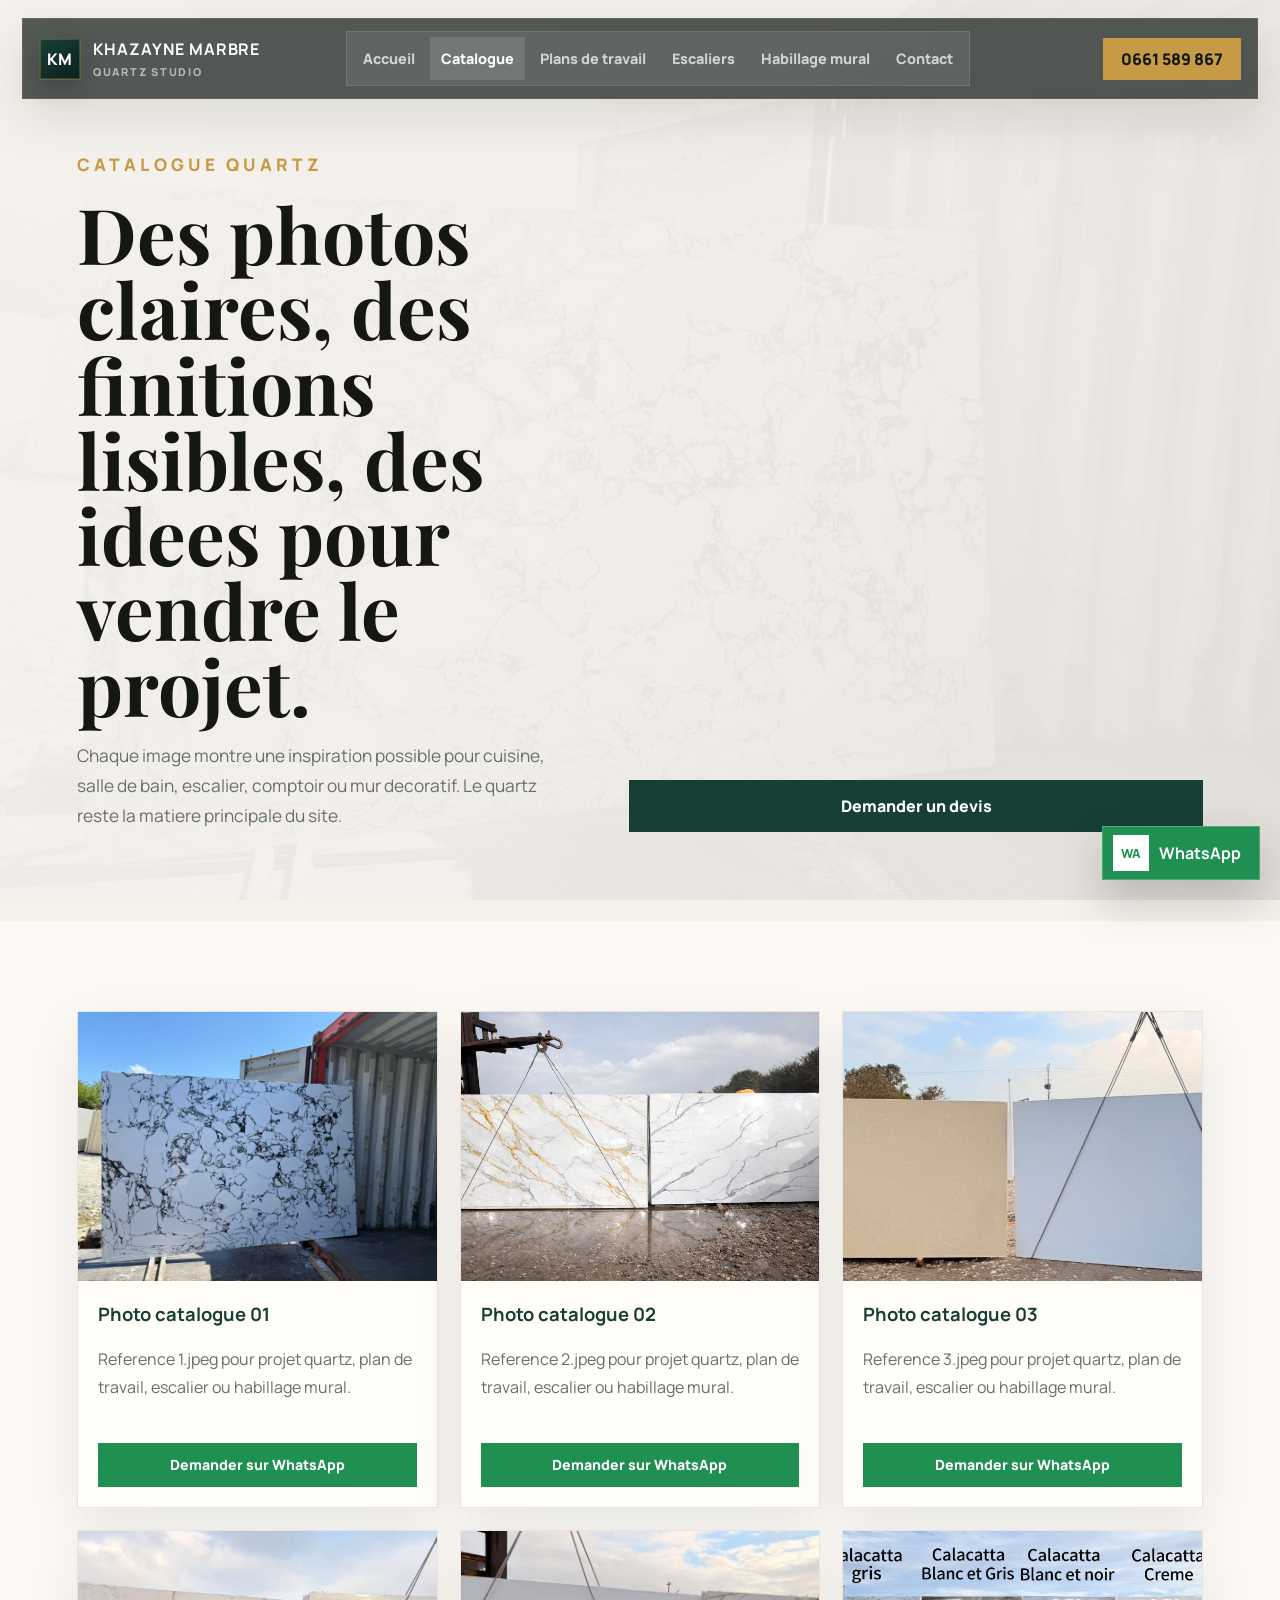
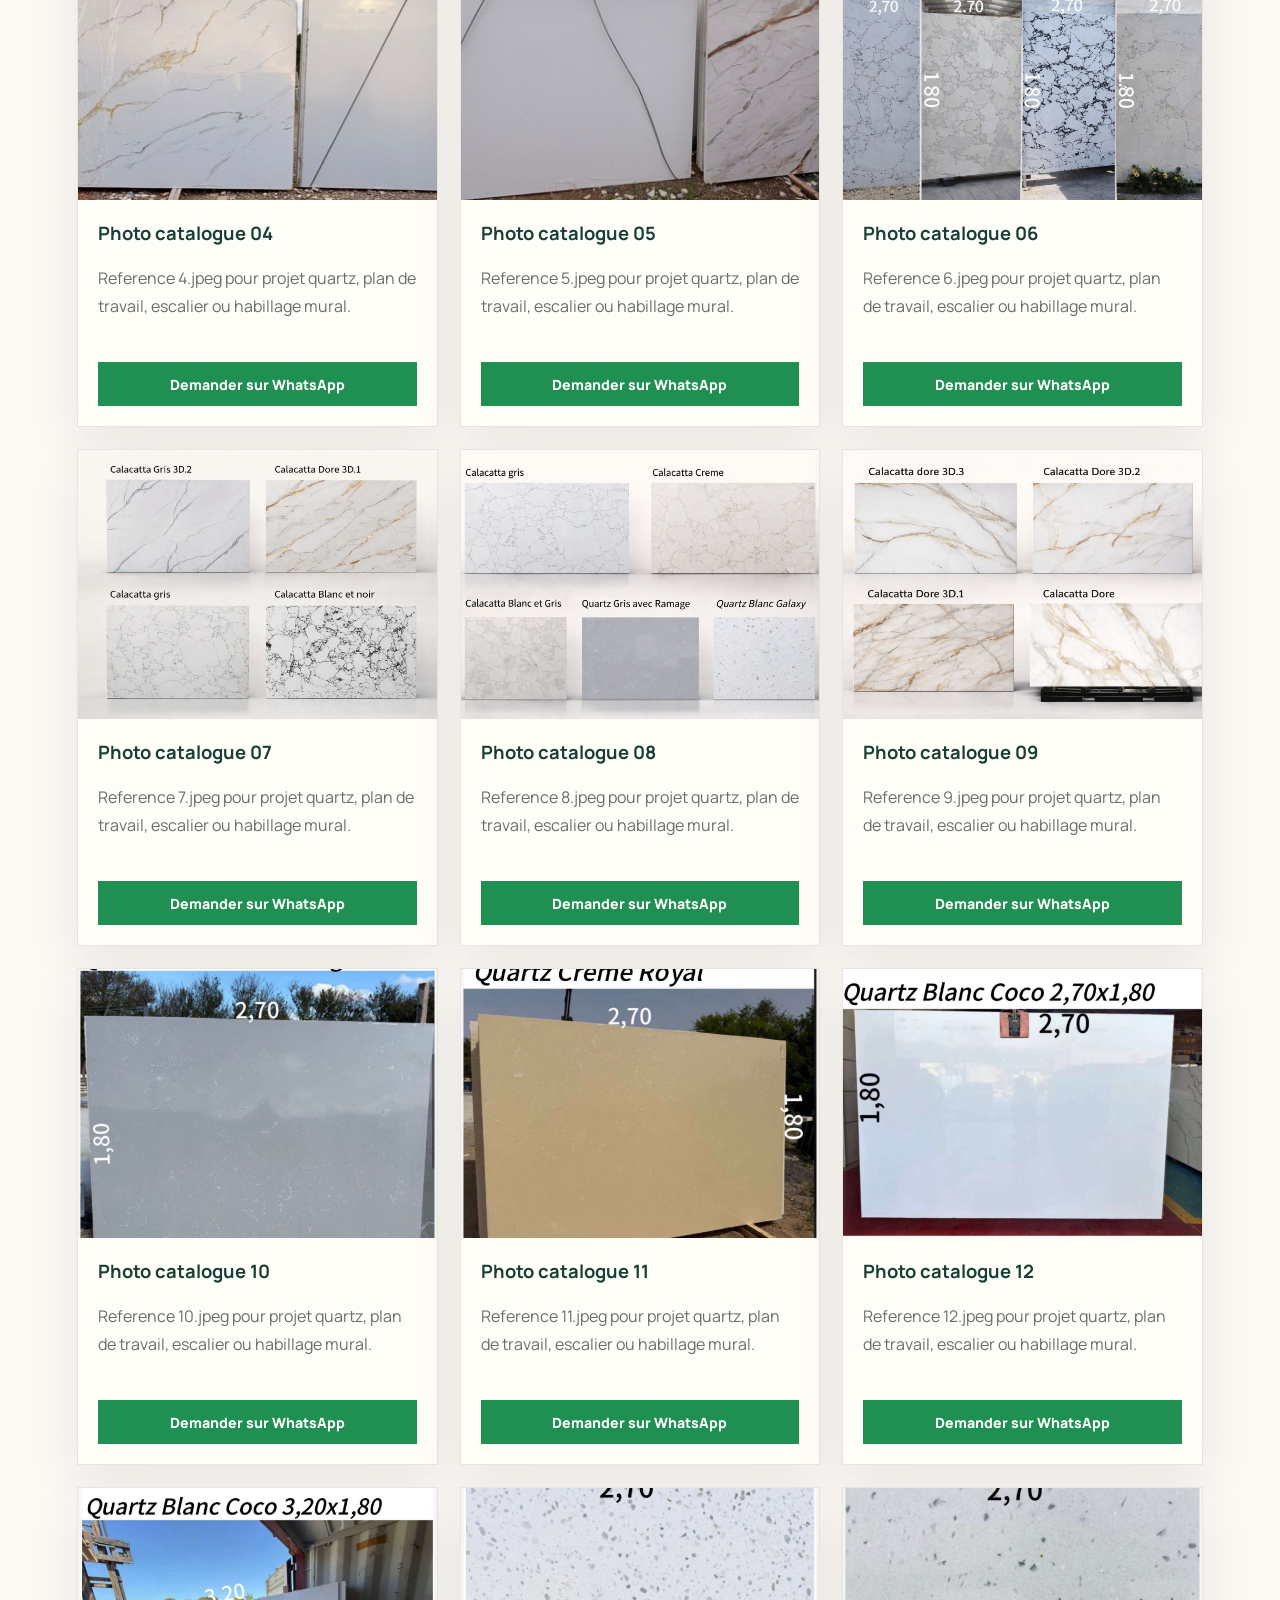
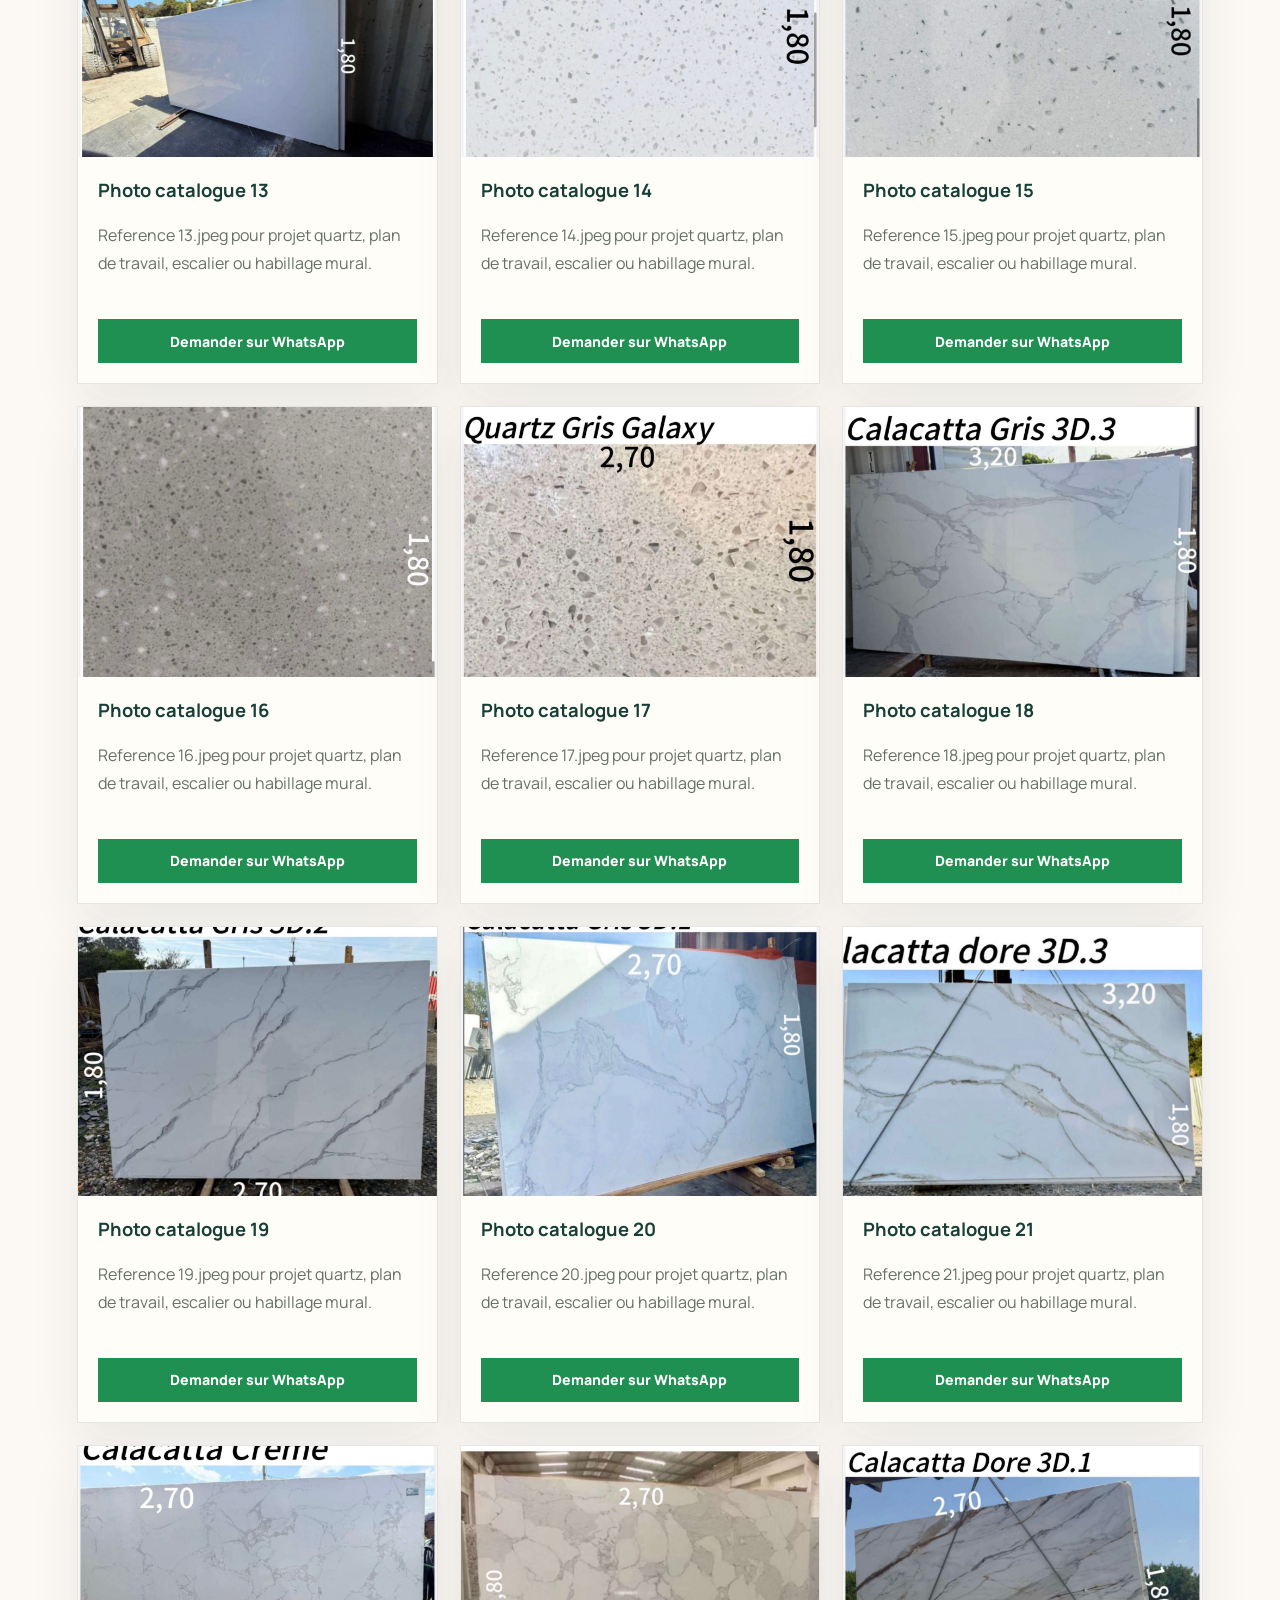
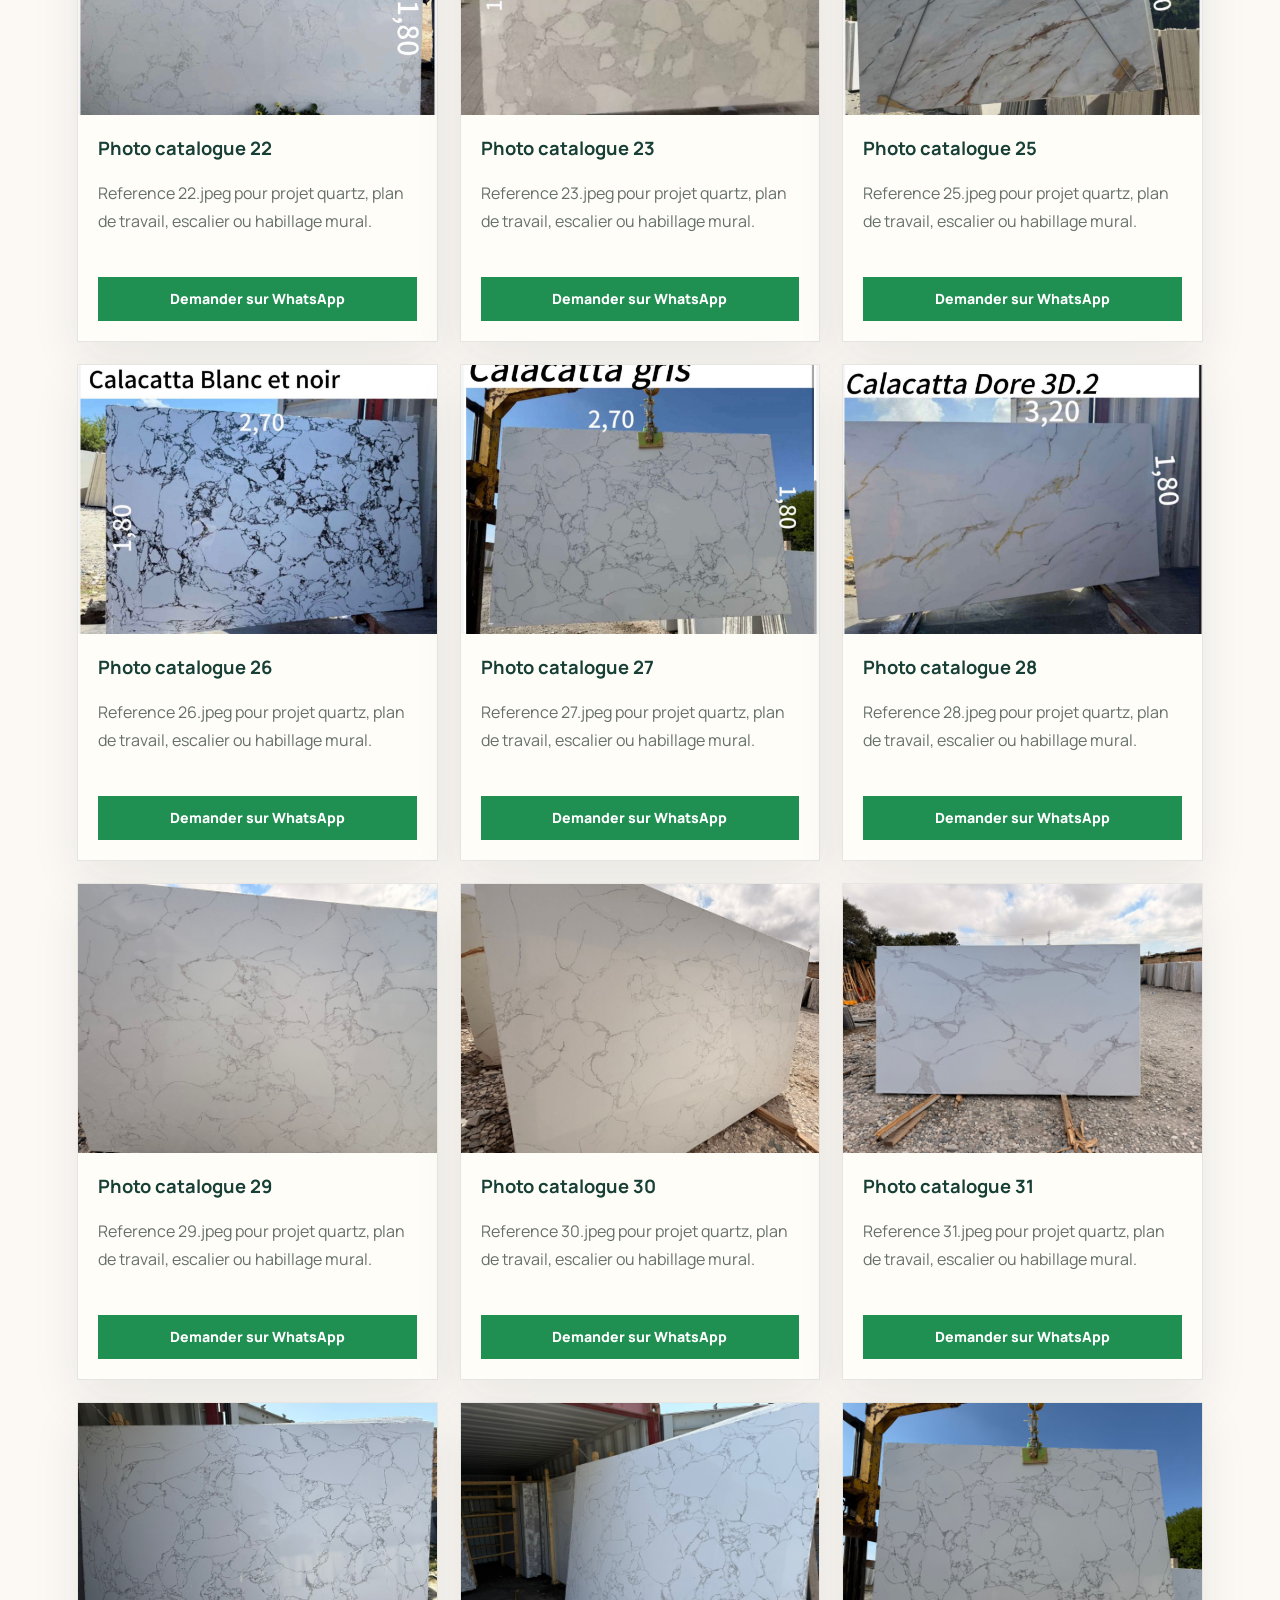
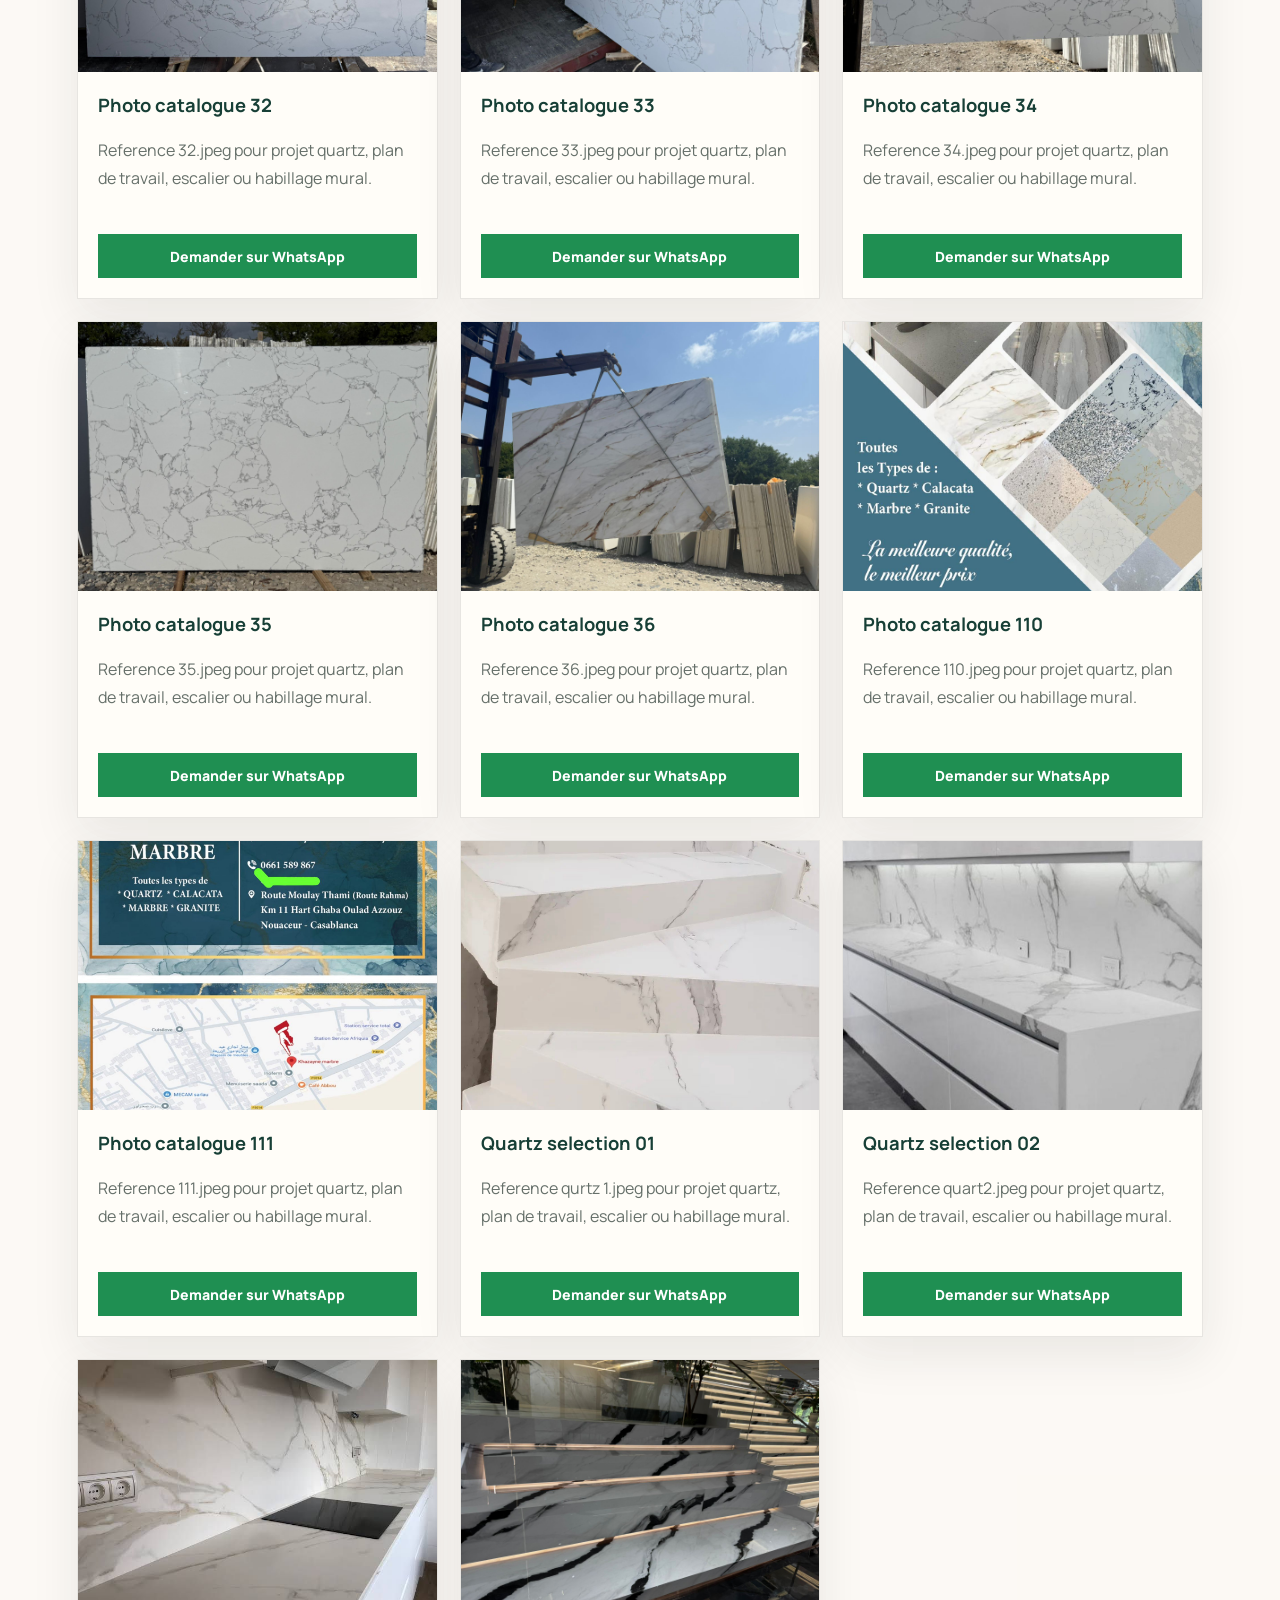
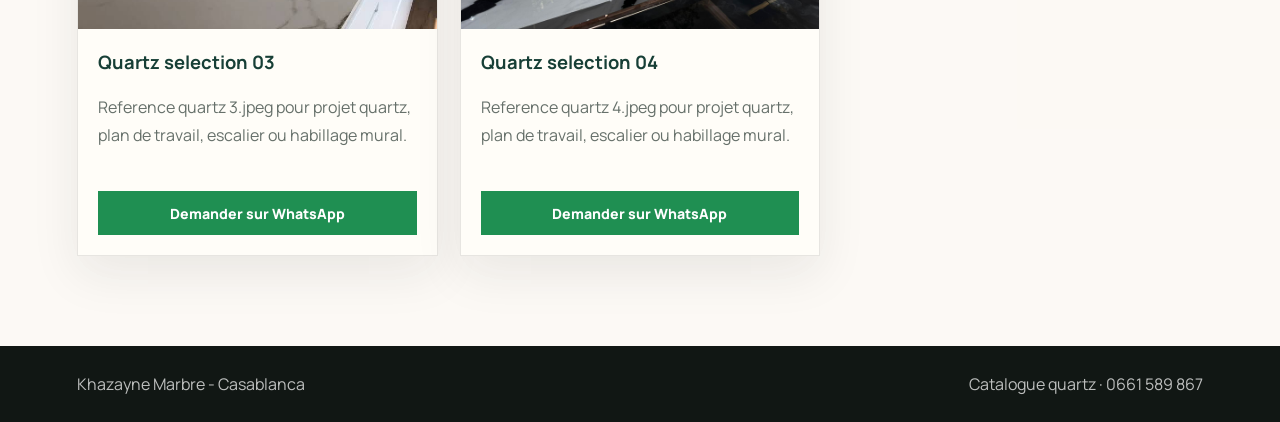
==== catalogue.html @ 3c4d8444 "Initial commit" ====
<!DOCTYPE html>
<html lang="fr">
<head>
  <meta charset="UTF-8">
  <meta name="viewport" content="width=device-width, initial-scale=1.0">
  <meta name="description" content="Catalogue Khazayne Marbre : inspirations quartz, Calacatta et surfaces sur mesure a Casablanca.">
  <title>Catalogue quartz | Khazayne Marbre</title>
  <link rel="preconnect" href="https://fonts.googleapis.com">
  <link rel="preconnect" href="https://fonts.gstatic.com" crossorigin>
  <link href="https://fonts.googleapis.com/css2?family=Manrope:wght@400;500;600;700;800&family=Playfair+Display:wght@700;800&display=swap" rel="stylesheet">
  <link rel="stylesheet" href="styles.css">
  <link rel="icon" href="favicon.png">
</head>
<body>
  <header class="site-header premium-nav" data-header>
    <a class="brand" href="index.html" aria-label="Khazayne Marbre accueil">
      <span>KM</span>
      <strong>Khazayne Marbre</strong>
      <small>Quartz Studio</small>
    </a>
    <nav class="desktop-nav nav-pill" aria-label="Navigation principale">
      <a href="index.html">Accueil</a>
      <a href="catalogue.html" class="is-active">Catalogue</a>
      <a href="product-plan-de-travail.html">Plans de travail</a>
      <a href="product-escaliers.html">Escaliers</a>
      <a href="product-habillage-mural.html">Habillage mural</a>
      <a href="contact.html">Contact</a>
    </nav>
    <div class="nav-actions">
      <a class="nav-instagram" href="https://www.instagram.com/khazayne_marbre" target="_blank" rel="noopener">@khazayne_marbre</a>
      <a class="header-call" href="tel:+212661589867">0661 589 867</a>
      <button class="menu-toggle" type="button" aria-label="Ouvrir le menu" aria-expanded="false" data-menu-toggle><span></span><span></span></button>
    </div>
    <nav class="mobile-nav" aria-label="Navigation mobile" data-mobile-nav>
      <a href="index.html">Accueil</a><a href="catalogue.html">Catalogue</a><a href="product-plan-de-travail.html">Plans de travail</a><a href="product-escaliers.html">Escaliers</a><a href="product-habillage-mural.html">Habillage mural</a><a href="contact.html">Contact</a>
    </nav>
  </header>

  <main>
    <section class="page-hero compact">
      <div>
        <p class="eyebrow">Catalogue quartz</p>
        <h1>Des photos claires, des finitions lisibles, des idees pour vendre le projet.</h1>
        <p>Chaque image montre une inspiration possible pour cuisine, salle de bain, escalier, comptoir ou mur decoratif. Le quartz reste la matiere principale du site.</p>
      </div>
      <a class="btn primary" href="contact.html">Demander un devis</a>
    </section>

    <section class="catalogue-section">
      <div class="catalogue-grid photo-catalogue">
        <article class="catalogue-item"><img src="1.jpeg" alt="Photo catalogue Khazayne Marbre 1"><div><h3>Photo catalogue 01</h3><p>Reference 1.jpeg pour projet quartz, plan de travail, escalier ou habillage mural.</p><a class="whatsapp-product" href="#" data-product="Photo catalogue 01" data-context="reference 1.jpeg du catalogue Khazayne Marbre">Demander sur WhatsApp</a></div></article>
        <article class="catalogue-item"><img src="2.jpeg" alt="Photo catalogue Khazayne Marbre 2"><div><h3>Photo catalogue 02</h3><p>Reference 2.jpeg pour projet quartz, plan de travail, escalier ou habillage mural.</p><a class="whatsapp-product" href="#" data-product="Photo catalogue 02" data-context="reference 2.jpeg du catalogue Khazayne Marbre">Demander sur WhatsApp</a></div></article>
        <article class="catalogue-item"><img src="3.jpeg" alt="Photo catalogue Khazayne Marbre 3"><div><h3>Photo catalogue 03</h3><p>Reference 3.jpeg pour projet quartz, plan de travail, escalier ou habillage mural.</p><a class="whatsapp-product" href="#" data-product="Photo catalogue 03" data-context="reference 3.jpeg du catalogue Khazayne Marbre">Demander sur WhatsApp</a></div></article>
        <article class="catalogue-item"><img src="4.jpeg" alt="Photo catalogue Khazayne Marbre 4"><div><h3>Photo catalogue 04</h3><p>Reference 4.jpeg pour projet quartz, plan de travail, escalier ou habillage mural.</p><a class="whatsapp-product" href="#" data-product="Photo catalogue 04" data-context="reference 4.jpeg du catalogue Khazayne Marbre">Demander sur WhatsApp</a></div></article>
        <article class="catalogue-item"><img src="5.jpeg" alt="Photo catalogue Khazayne Marbre 5"><div><h3>Photo catalogue 05</h3><p>Reference 5.jpeg pour projet quartz, plan de travail, escalier ou habillage mural.</p><a class="whatsapp-product" href="#" data-product="Photo catalogue 05" data-context="reference 5.jpeg du catalogue Khazayne Marbre">Demander sur WhatsApp</a></div></article>
        <article class="catalogue-item"><img src="6.jpeg" alt="Photo catalogue Khazayne Marbre 6"><div><h3>Photo catalogue 06</h3><p>Reference 6.jpeg pour projet quartz, plan de travail, escalier ou habillage mural.</p><a class="whatsapp-product" href="#" data-product="Photo catalogue 06" data-context="reference 6.jpeg du catalogue Khazayne Marbre">Demander sur WhatsApp</a></div></article>
        <article class="catalogue-item"><img src="7.jpeg" alt="Photo catalogue Khazayne Marbre 7"><div><h3>Photo catalogue 07</h3><p>Reference 7.jpeg pour projet quartz, plan de travail, escalier ou habillage mural.</p><a class="whatsapp-product" href="#" data-product="Photo catalogue 07" data-context="reference 7.jpeg du catalogue Khazayne Marbre">Demander sur WhatsApp</a></div></article>
        <article class="catalogue-item"><img src="8.jpeg" alt="Photo catalogue Khazayne Marbre 8"><div><h3>Photo catalogue 08</h3><p>Reference 8.jpeg pour projet quartz, plan de travail, escalier ou habillage mural.</p><a class="whatsapp-product" href="#" data-product="Photo catalogue 08" data-context="reference 8.jpeg du catalogue Khazayne Marbre">Demander sur WhatsApp</a></div></article>
        <article class="catalogue-item"><img src="9.jpeg" alt="Photo catalogue Khazayne Marbre 9"><div><h3>Photo catalogue 09</h3><p>Reference 9.jpeg pour projet quartz, plan de travail, escalier ou habillage mural.</p><a class="whatsapp-product" href="#" data-product="Photo catalogue 09" data-context="reference 9.jpeg du catalogue Khazayne Marbre">Demander sur WhatsApp</a></div></article>
        <article class="catalogue-item"><img src="10.jpeg" alt="Photo catalogue Khazayne Marbre 10"><div><h3>Photo catalogue 10</h3><p>Reference 10.jpeg pour projet quartz, plan de travail, escalier ou habillage mural.</p><a class="whatsapp-product" href="#" data-product="Photo catalogue 10" data-context="reference 10.jpeg du catalogue Khazayne Marbre">Demander sur WhatsApp</a></div></article>
        <article class="catalogue-item"><img src="11.jpeg" alt="Photo catalogue Khazayne Marbre 11"><div><h3>Photo catalogue 11</h3><p>Reference 11.jpeg pour projet quartz, plan de travail, escalier ou habillage mural.</p><a class="whatsapp-product" href="#" data-product="Photo catalogue 11" data-context="reference 11.jpeg du catalogue Khazayne Marbre">Demander sur WhatsApp</a></div></article>
        <article class="catalogue-item"><img src="12.jpeg" alt="Photo catalogue Khazayne Marbre 12"><div><h3>Photo catalogue 12</h3><p>Reference 12.jpeg pour projet quartz, plan de travail, escalier ou habillage mural.</p><a class="whatsapp-product" href="#" data-product="Photo catalogue 12" data-context="reference 12.jpeg du catalogue Khazayne Marbre">Demander sur WhatsApp</a></div></article>
        <article class="catalogue-item"><img src="13.jpeg" alt="Photo catalogue Khazayne Marbre 13"><div><h3>Photo catalogue 13</h3><p>Reference 13.jpeg pour projet quartz, plan de travail, escalier ou habillage mural.</p><a class="whatsapp-product" href="#" data-product="Photo catalogue 13" data-context="reference 13.jpeg du catalogue Khazayne Marbre">Demander sur WhatsApp</a></div></article>
        <article class="catalogue-item"><img src="14.jpeg" alt="Photo catalogue Khazayne Marbre 14"><div><h3>Photo catalogue 14</h3><p>Reference 14.jpeg pour projet quartz, plan de travail, escalier ou habillage mural.</p><a class="whatsapp-product" href="#" data-product="Photo catalogue 14" data-context="reference 14.jpeg du catalogue Khazayne Marbre">Demander sur WhatsApp</a></div></article>
        <article class="catalogue-item"><img src="15.jpeg" alt="Photo catalogue Khazayne Marbre 15"><div><h3>Photo catalogue 15</h3><p>Reference 15.jpeg pour projet quartz, plan de travail, escalier ou habillage mural.</p><a class="whatsapp-product" href="#" data-product="Photo catalogue 15" data-context="reference 15.jpeg du catalogue Khazayne Marbre">Demander sur WhatsApp</a></div></article>
        <article class="catalogue-item"><img src="16.jpeg" alt="Photo catalogue Khazayne Marbre 16"><div><h3>Photo catalogue 16</h3><p>Reference 16.jpeg pour projet quartz, plan de travail, escalier ou habillage mural.</p><a class="whatsapp-product" href="#" data-product="Photo catalogue 16" data-context="reference 16.jpeg du catalogue Khazayne Marbre">Demander sur WhatsApp</a></div></article>
        <article class="catalogue-item"><img src="17.jpeg" alt="Photo catalogue Khazayne Marbre 17"><div><h3>Photo catalogue 17</h3><p>Reference 17.jpeg pour projet quartz, plan de travail, escalier ou habillage mural.</p><a class="whatsapp-product" href="#" data-product="Photo catalogue 17" data-context="reference 17.jpeg du catalogue Khazayne Marbre">Demander sur WhatsApp</a></div></article>
        <article class="catalogue-item"><img src="18.jpeg" alt="Photo catalogue Khazayne Marbre 18"><div><h3>Photo catalogue 18</h3><p>Reference 18.jpeg pour projet quartz, plan de travail, escalier ou habillage mural.</p><a class="whatsapp-product" href="#" data-product="Photo catalogue 18" data-context="reference 18.jpeg du catalogue Khazayne Marbre">Demander sur WhatsApp</a></div></article>
        <article class="catalogue-item"><img src="19.jpeg" alt="Photo catalogue Khazayne Marbre 19"><div><h3>Photo catalogue 19</h3><p>Reference 19.jpeg pour projet quartz, plan de travail, escalier ou habillage mural.</p><a class="whatsapp-product" href="#" data-product="Photo catalogue 19" data-context="reference 19.jpeg du catalogue Khazayne Marbre">Demander sur WhatsApp</a></div></article>
        <article class="catalogue-item"><img src="20.jpeg" alt="Photo catalogue Khazayne Marbre 20"><div><h3>Photo catalogue 20</h3><p>Reference 20.jpeg pour projet quartz, plan de travail, escalier ou habillage mural.</p><a class="whatsapp-product" href="#" data-product="Photo catalogue 20" data-context="reference 20.jpeg du catalogue Khazayne Marbre">Demander sur WhatsApp</a></div></article>
        <article class="catalogue-item"><img src="21.jpeg" alt="Photo catalogue Khazayne Marbre 21"><div><h3>Photo catalogue 21</h3><p>Reference 21.jpeg pour projet quartz, plan de travail, escalier ou habillage mural.</p><a class="whatsapp-product" href="#" data-product="Photo catalogue 21" data-context="reference 21.jpeg du catalogue Khazayne Marbre">Demander sur WhatsApp</a></div></article>
        <article class="catalogue-item"><img src="22.jpeg" alt="Photo catalogue Khazayne Marbre 22"><div><h3>Photo catalogue 22</h3><p>Reference 22.jpeg pour projet quartz, plan de travail, escalier ou habillage mural.</p><a class="whatsapp-product" href="#" data-product="Photo catalogue 22" data-context="reference 22.jpeg du catalogue Khazayne Marbre">Demander sur WhatsApp</a></div></article>
        <article class="catalogue-item"><img src="23.jpeg" alt="Photo catalogue Khazayne Marbre 23"><div><h3>Photo catalogue 23</h3><p>Reference 23.jpeg pour projet quartz, plan de travail, escalier ou habillage mural.</p><a class="whatsapp-product" href="#" data-product="Photo catalogue 23" data-context="reference 23.jpeg du catalogue Khazayne Marbre">Demander sur WhatsApp</a></div></article>
        <article class="catalogue-item"><img src="25.jpeg" alt="Photo catalogue Khazayne Marbre 25"><div><h3>Photo catalogue 25</h3><p>Reference 25.jpeg pour projet quartz, plan de travail, escalier ou habillage mural.</p><a class="whatsapp-product" href="#" data-product="Photo catalogue 25" data-context="reference 25.jpeg du catalogue Khazayne Marbre">Demander sur WhatsApp</a></div></article>
        <article class="catalogue-item"><img src="26.jpeg" alt="Photo catalogue Khazayne Marbre 26"><div><h3>Photo catalogue 26</h3><p>Reference 26.jpeg pour projet quartz, plan de travail, escalier ou habillage mural.</p><a class="whatsapp-product" href="#" data-product="Photo catalogue 26" data-context="reference 26.jpeg du catalogue Khazayne Marbre">Demander sur WhatsApp</a></div></article>
        <article class="catalogue-item"><img src="27.jpeg" alt="Photo catalogue Khazayne Marbre 27"><div><h3>Photo catalogue 27</h3><p>Reference 27.jpeg pour projet quartz, plan de travail, escalier ou habillage mural.</p><a class="whatsapp-product" href="#" data-product="Photo catalogue 27" data-context="reference 27.jpeg du catalogue Khazayne Marbre">Demander sur WhatsApp</a></div></article>
        <article class="catalogue-item"><img src="28.jpeg" alt="Photo catalogue Khazayne Marbre 28"><div><h3>Photo catalogue 28</h3><p>Reference 28.jpeg pour projet quartz, plan de travail, escalier ou habillage mural.</p><a class="whatsapp-product" href="#" data-product="Photo catalogue 28" data-context="reference 28.jpeg du catalogue Khazayne Marbre">Demander sur WhatsApp</a></div></article>
        <article class="catalogue-item"><img src="29.jpeg" alt="Photo catalogue Khazayne Marbre 29"><div><h3>Photo catalogue 29</h3><p>Reference 29.jpeg pour projet quartz, plan de travail, escalier ou habillage mural.</p><a class="whatsapp-product" href="#" data-product="Photo catalogue 29" data-context="reference 29.jpeg du catalogue Khazayne Marbre">Demander sur WhatsApp</a></div></article>
        <article class="catalogue-item"><img src="30.jpeg" alt="Photo catalogue Khazayne Marbre 30"><div><h3>Photo catalogue 30</h3><p>Reference 30.jpeg pour projet quartz, plan de travail, escalier ou habillage mural.</p><a class="whatsapp-product" href="#" data-product="Photo catalogue 30" data-context="reference 30.jpeg du catalogue Khazayne Marbre">Demander sur WhatsApp</a></div></article>
        <article class="catalogue-item"><img src="31.jpeg" alt="Photo catalogue Khazayne Marbre 31"><div><h3>Photo catalogue 31</h3><p>Reference 31.jpeg pour projet quartz, plan de travail, escalier ou habillage mural.</p><a class="whatsapp-product" href="#" data-product="Photo catalogue 31" data-context="reference 31.jpeg du catalogue Khazayne Marbre">Demander sur WhatsApp</a></div></article>
        <article class="catalogue-item"><img src="32.jpeg" alt="Photo catalogue Khazayne Marbre 32"><div><h3>Photo catalogue 32</h3><p>Reference 32.jpeg pour projet quartz, plan de travail, escalier ou habillage mural.</p><a class="whatsapp-product" href="#" data-product="Photo catalogue 32" data-context="reference 32.jpeg du catalogue Khazayne Marbre">Demander sur WhatsApp</a></div></article>
        <article class="catalogue-item"><img src="33.jpeg" alt="Photo catalogue Khazayne Marbre 33"><div><h3>Photo catalogue 33</h3><p>Reference 33.jpeg pour projet quartz, plan de travail, escalier ou habillage mural.</p><a class="whatsapp-product" href="#" data-product="Photo catalogue 33" data-context="reference 33.jpeg du catalogue Khazayne Marbre">Demander sur WhatsApp</a></div></article>
        <article class="catalogue-item"><img src="34.jpeg" alt="Photo catalogue Khazayne Marbre 34"><div><h3>Photo catalogue 34</h3><p>Reference 34.jpeg pour projet quartz, plan de travail, escalier ou habillage mural.</p><a class="whatsapp-product" href="#" data-product="Photo catalogue 34" data-context="reference 34.jpeg du catalogue Khazayne Marbre">Demander sur WhatsApp</a></div></article>
        <article class="catalogue-item"><img src="35.jpeg" alt="Photo catalogue Khazayne Marbre 35"><div><h3>Photo catalogue 35</h3><p>Reference 35.jpeg pour projet quartz, plan de travail, escalier ou habillage mural.</p><a class="whatsapp-product" href="#" data-product="Photo catalogue 35" data-context="reference 35.jpeg du catalogue Khazayne Marbre">Demander sur WhatsApp</a></div></article>
        <article class="catalogue-item"><img src="36.jpeg" alt="Photo catalogue Khazayne Marbre 36"><div><h3>Photo catalogue 36</h3><p>Reference 36.jpeg pour projet quartz, plan de travail, escalier ou habillage mural.</p><a class="whatsapp-product" href="#" data-product="Photo catalogue 36" data-context="reference 36.jpeg du catalogue Khazayne Marbre">Demander sur WhatsApp</a></div></article>
        <article class="catalogue-item"><img src="110.jpeg" alt="Photo catalogue Khazayne Marbre 110"><div><h3>Photo catalogue 110</h3><p>Reference 110.jpeg pour projet quartz, plan de travail, escalier ou habillage mural.</p><a class="whatsapp-product" href="#" data-product="Photo catalogue 110" data-context="reference 110.jpeg du catalogue Khazayne Marbre">Demander sur WhatsApp</a></div></article>
        <article class="catalogue-item"><img src="111.jpeg" alt="Photo catalogue Khazayne Marbre 111"><div><h3>Photo catalogue 111</h3><p>Reference 111.jpeg pour projet quartz, plan de travail, escalier ou habillage mural.</p><a class="whatsapp-product" href="#" data-product="Photo catalogue 111" data-context="reference 111.jpeg du catalogue Khazayne Marbre">Demander sur WhatsApp</a></div></article>
        <article class="catalogue-item"><img src="qurtz 1.jpeg" alt="Photo catalogue Khazayne Marbre quartz 1"><div><h3>Quartz selection 01</h3><p>Reference qurtz 1.jpeg pour projet quartz, plan de travail, escalier ou habillage mural.</p><a class="whatsapp-product" href="#" data-product="Quartz selection 01" data-context="reference qurtz 1.jpeg du catalogue Khazayne Marbre">Demander sur WhatsApp</a></div></article>
        <article class="catalogue-item"><img src="quart2.jpeg" alt="Photo catalogue Khazayne Marbre quartz 2"><div><h3>Quartz selection 02</h3><p>Reference quart2.jpeg pour projet quartz, plan de travail, escalier ou habillage mural.</p><a class="whatsapp-product" href="#" data-product="Quartz selection 02" data-context="reference quart2.jpeg du catalogue Khazayne Marbre">Demander sur WhatsApp</a></div></article>
        <article class="catalogue-item"><img src="quartz 3.jpeg" alt="Photo catalogue Khazayne Marbre quartz 3"><div><h3>Quartz selection 03</h3><p>Reference quartz 3.jpeg pour projet quartz, plan de travail, escalier ou habillage mural.</p><a class="whatsapp-product" href="#" data-product="Quartz selection 03" data-context="reference quartz 3.jpeg du catalogue Khazayne Marbre">Demander sur WhatsApp</a></div></article>
        <article class="catalogue-item"><img src="quartz 4.jpeg" alt="Photo catalogue Khazayne Marbre quartz 4"><div><h3>Quartz selection 04</h3><p>Reference quartz 4.jpeg pour projet quartz, plan de travail, escalier ou habillage mural.</p><a class="whatsapp-product" href="#" data-product="Quartz selection 04" data-context="reference quartz 4.jpeg du catalogue Khazayne Marbre">Demander sur WhatsApp</a></div></article>
      </div>
    </section>
  </main>

  <footer>
    <p>Khazayne Marbre - Casablanca</p>
    <p>Catalogue quartz · 0661 589 867</p>
  </footer>

  <script src="script.js"></script>
</body>
</html>
---- styles.css ----
:root {
  --ink: #151715;
  --muted: #66706a;
  --stone: #f4f1eb;
  --paper: #fffdf8;
  --line: rgba(21, 23, 21, 0.12);
  --green: #173f36;
  --green-2: #255a4d;
  --gold: #c79a45;
  --shadow: 0 24px 70px rgba(23, 35, 31, 0.14);
}

* { box-sizing: border-box; }
html { scroll-behavior: smooth; }
body {
  margin: 0;
  min-height: 100vh;
  color: var(--ink);
  background: var(--stone);
  font-family: "Manrope", Arial, sans-serif;
}

body::before {
  content: "";
  position: fixed;
  inset: 0;
  z-index: -1;
  background:
    linear-gradient(120deg, rgba(255,255,255,.9), rgba(255,255,255,.3)),
    url("1.jpeg") center / cover;
  opacity: .12;
  filter: grayscale(1);
}

a { color: inherit; text-decoration: none; }
img { display: block; max-width: 100%; }
p, h1, h2, h3, dl, dd { margin: 0; }

.site-header {
  position: fixed;
  inset: 18px 22px auto;
  z-index: 10;
  display: grid;
  grid-template-columns: 1fr auto 1fr;
  align-items: center;
  gap: 18px;
  padding: 12px 16px;
  border: 1px solid rgba(255,255,255,.45);
  background: rgba(255, 253, 248, .86);
  box-shadow: 0 18px 50px rgba(21, 23, 21, .1);
  backdrop-filter: blur(18px);
}

.site-header.is-scrolled { background: rgba(255, 253, 248, .96); }
.brand, .desktop-nav, .header-call { display: flex; align-items: center; }
.brand { gap: 12px; font-weight: 900; text-transform: uppercase; letter-spacing: .06em; }
.brand span {
  display: grid;
  place-items: center;
  width: 42px;
  height: 42px;
  color: #fff;
  background: var(--green);
  border: 1px solid rgba(199,154,69,.45);
}

.desktop-nav { justify-content: center; gap: 14px; color: var(--muted); font-size: .9rem; font-weight: 800; }
.desktop-nav a:hover { color: var(--green); }
.header-call {
  justify-self: end;
  min-height: 42px;
  padding: 0 18px;
  color: #fff;
  background: var(--green);
  font-weight: 900;
}

.hero {
  min-height: 100vh;
  display: grid;
  grid-template-columns: minmax(320px, .95fr) minmax(0, 1fr);
  align-items: end;
  gap: clamp(28px, 5vw, 72px);
  padding: 118px clamp(20px, 6vw, 84px) clamp(34px, 5vw, 70px);
}

.hero-media {
  min-height: 70vh;
  overflow: hidden;
  box-shadow: var(--shadow);
}

.hero-media img, .page-hero img, .product-hero img, .proof-image img {
  width: 100%;
  height: 100%;
  object-fit: cover;
}

.hero-copy {
  align-self: center;
  max-width: 760px;
  padding-bottom: 4vh;
}

.eyebrow, .section-kicker {
  display: inline-block;
  margin-bottom: 16px;
  color: var(--gold);
  font-size: .78rem;
  font-weight: 900;
  letter-spacing: .24em;
  text-transform: uppercase;
}

h1, h2 {
  font-family: "Playfair Display", Georgia, serif;
  line-height: .98;
  letter-spacing: 0;
}

h1 { font-size: clamp(3rem, 6vw, 6.3rem); max-width: 880px; }
h2 { font-size: clamp(2.1rem, 4vw, 4.4rem); }
h3 { font-size: 1.15rem; }
p { color: var(--muted); line-height: 1.75; }

.hero-text { max-width: 650px; margin-top: 22px; font-size: 1.08rem; }
.hero-actions, .center-action { display: flex; flex-wrap: wrap; gap: 14px; margin-top: 28px; }
.center-action { justify-content: center; }

.btn {
  display: inline-flex;
  align-items: center;
  justify-content: center;
  min-height: 52px;
  padding: 0 24px;
  border: 1px solid var(--line);
  font-weight: 900;
  transition: transform .2s ease, background .2s ease;
}

.btn:hover { transform: translateY(-2px); }
.primary { color: #fff; background: var(--green); border-color: var(--green); }
.primary:hover { background: var(--green-2); }
.secondary { background: rgba(255,253,248,.68); color: var(--green); }

section { padding: clamp(58px, 7vw, 108px) clamp(20px, 6vw, 84px); }
.intro-band, .proof, .contact-layout, .product-hero, .page-hero {
  display: grid;
  gap: clamp(28px, 5vw, 64px);
  grid-template-columns: minmax(0, .85fr) minmax(0, 1fr);
  align-items: center;
}

.intro-band { background: var(--green); color: #fff; }
.intro-band p, .intro-band h2 { color: #fff; }
.intro-points { display: grid; gap: 18px; }

.section-head { max-width: 820px; margin-bottom: 36px; }
.featured, .catalogue-section, .contact-section { background: rgba(255,253,248,.72); }

.feature-grid {
  display: grid;
  grid-template-columns: 1.08fr .92fr;
  gap: 22px;
}

.feature-card, .catalogue-item, .detail-grid article {
  overflow: hidden;
  background: var(--paper);
  border: 1px solid rgba(21,23,21,.1);
  box-shadow: 0 18px 46px rgba(21,23,21,.08);
}

.feature-card {
  position: relative;
  min-height: 330px;
  display: grid;
  align-items: end;
}

.feature-card.tall { grid-row: span 2; min-height: 686px; }
.feature-card img { position: absolute; inset: 0; width: 100%; height: 100%; object-fit: cover; transition: transform .35s ease; }
.feature-card:hover img { transform: scale(1.04); }
.feature-card::after { content: ""; position: absolute; inset: 0; background: linear-gradient(180deg, transparent 35%, rgba(0,0,0,.72)); }
.feature-card div { position: relative; z-index: 1; padding: 26px; color: #fff; }
.feature-card p { color: rgba(255,255,255,.82); }

.proof { background: var(--paper); }
.proof-image { min-height: 520px; overflow: hidden; box-shadow: var(--shadow); }
.proof-copy { display: grid; gap: 22px; }
.mini-stats { display: grid; grid-template-columns: repeat(3, 1fr); gap: 12px; }
.mini-stats div { padding: 18px; border-top: 2px solid var(--gold); background: var(--stone); }
.mini-stats strong { display: block; color: var(--green); }
.mini-stats span { color: var(--muted); font-size: .85rem; }

.cta-strip {
  display: flex;
  justify-content: space-between;
  align-items: center;
  gap: 18px;
  background: var(--green);
  color: #fff;
}
.cta-strip span { font-family: "Playfair Display", Georgia, serif; font-size: clamp(1.8rem, 3vw, 3.3rem); }

.page-hero, .product-hero { min-height: 72vh; padding-top: 132px; }
.page-hero.compact { min-height: 58vh; align-items: end; }
.contact-hero {
  grid-template-columns: minmax(0, 760px);
  min-height: 58vh;
  align-items: end;
  background: linear-gradient(120deg, rgba(255,253,248,.9), rgba(244,241,235,.82));
}
.page-hero p, .product-hero p { max-width: 680px; margin-top: 18px; font-size: 1.08rem; }
.page-hero img, .product-hero img { min-height: 460px; box-shadow: var(--shadow); }
.product-hero .btn { margin-top: 26px; }

.photo-catalogue {
  display: grid;
  grid-template-columns: repeat(3, minmax(0, 1fr));
  gap: 22px;
}

.catalogue-item img { width: 100%; aspect-ratio: 4 / 3; object-fit: cover; }
.catalogue-item div { display: grid; gap: 10px; padding: 20px; }
.catalogue-item h3 { margin-bottom: 8px; color: var(--green); }
.catalogue-item p { min-height: 5.25em; }

.whatsapp-product {
  display: inline-flex;
  align-items: center;
  justify-content: center;
  min-height: 44px;
  margin-top: 4px;
  padding: 0 16px;
  color: #fff;
  background: #1f8f52;
  font-size: .88rem;
  font-weight: 900;
}

.whatsapp-product:hover { background: #176e3f; }

.floating-whatsapp {
  position: fixed;
  right: 20px;
  bottom: 20px;
  z-index: 30;
  display: inline-flex;
  align-items: center;
  gap: 10px;
  min-height: 54px;
  padding: 0 18px 0 10px;
  color: #fff;
  background: #1f8f52;
  border: 1px solid rgba(255,255,255,.22);
  box-shadow: 0 18px 46px rgba(21,23,21,.22);
  font-weight: 900;
}

.floating-whatsapp span {
  display: grid;
  place-items: center;
  width: 36px;
  height: 36px;
  color: #1f8f52;
  background: #fff;
  font-size: .78rem;
}

.floating-whatsapp:hover {
  background: #176e3f;
  transform: translateY(-2px);
}

.detail-grid {
  display: grid;
  grid-template-columns: repeat(3, minmax(0, 1fr));
  gap: 20px;
  background: var(--paper);
}
.detail-grid article { padding: 26px; }
.detail-grid h3 { margin-bottom: 12px; color: var(--green); }

.contact-info-panel, .contact-form {
  background: var(--paper);
  border: 1px solid var(--line);
  box-shadow: var(--shadow);
  padding: clamp(24px, 4vw, 42px);
}

.info-list { display: grid; gap: 20px; margin-top: 24px; }
.info-list div { padding-bottom: 18px; border-bottom: 1px solid var(--line); }
.info-list dt { color: var(--gold); font-weight: 900; text-transform: uppercase; letter-spacing: .14em; font-size: .76rem; }
.info-list dd { margin-top: 8px; color: var(--ink); line-height: 1.65; font-weight: 700; }
.info-list a { color: var(--green); }

.contact-form { display: grid; gap: 16px; }
.contact-form label { display: grid; gap: 8px; font-weight: 800; }
.contact-form input, .contact-form textarea, .contact-form select {
  width: 100%;
  min-height: 52px;
  border: 1px solid var(--line);
  background: #faf8f2;
  padding: 14px 16px;
  color: var(--ink);
  font: inherit;
  outline: none;
}
.contact-form textarea { resize: vertical; min-height: 150px; }
.contact-form input:focus, .contact-form textarea:focus, .contact-form select:focus {
  border-color: var(--gold);
  box-shadow: 0 0 0 4px rgba(199,154,69,.14);
}

footer {
  display: flex;
  justify-content: space-between;
  gap: 14px;
  padding: 24px clamp(20px, 6vw, 84px);
  background: #111714;
}
footer p { color: rgba(255,255,255,.72); }

@media (max-width: 980px) {
  .site-header { grid-template-columns: 1fr auto; }
  .desktop-nav { display: none; }
  .hero, .intro-band, .proof, .contact-layout, .product-hero, .page-hero { grid-template-columns: 1fr; }
  .hero-media { min-height: 48vh; order: 2; }
  .hero-copy { order: 1; padding-bottom: 0; }
  .feature-grid, .photo-catalogue, .detail-grid { grid-template-columns: 1fr 1fr; }
  .feature-card.tall { grid-row: span 1; min-height: 420px; }
}

@media (max-width: 640px) {
  .site-header { inset: 10px; padding: 10px; }
  .brand strong { font-size: .8rem; }
  .header-call { padding: 0 12px; font-size: .82rem; }
  .hero, .page-hero, .product-hero { padding-top: 104px; }
  h1 { font-size: clamp(2.45rem, 15vw, 3.7rem); }
  .feature-grid, .photo-catalogue, .detail-grid, .mini-stats { grid-template-columns: 1fr; }
  .feature-card, .feature-card.tall { min-height: 360px; }
  .cta-strip, footer { align-items: flex-start; flex-direction: column; }
  .page-hero.compact, .contact-hero { min-height: auto; }
  .catalogue-section { padding-top: 34px; }
  .catalogue-item div { padding: 16px; }
  .catalogue-item p { min-height: 0; }
  .whatsapp-product { width: 100%; }
  .floating-whatsapp {
    right: 12px;
    bottom: 12px;
    min-height: 50px;
    padding-right: 14px;
  }

  .floating-whatsapp strong {
    font-size: .9rem;
  }
}

/* Extraordinary home */
.premium-nav {
  grid-template-columns: minmax(210px, 1fr) auto minmax(230px, 1fr);
  border-color: rgba(199,154,69,.18);
  background: rgba(17, 23, 20, .7);
  color: #fff;
}

.premium-nav.is-scrolled {
  background: rgba(17, 23, 20, .92);
  box-shadow: 0 20px 60px rgba(0,0,0,.22);
}

.brand {
  position: relative;
}

.brand small {
  display: block;
  margin-top: 2px;
  color: rgba(255,255,255,.58);
  font-size: .68rem;
  font-weight: 800;
  letter-spacing: .16em;
}

.premium-nav .brand {
  display: grid;
  grid-template-columns: 42px minmax(0, 1fr);
  column-gap: 12px;
  row-gap: 2px;
  align-items: center;
}

.premium-nav .brand span {
  grid-row: 1 / 3;
}

.premium-nav .brand strong,
.premium-nav .brand small {
  min-width: 0;
}

.premium-nav .brand span {
  background: linear-gradient(145deg, var(--green), #0d201c);
  box-shadow: inset 0 0 0 1px rgba(255,255,255,.16), 0 8px 24px rgba(0,0,0,.22);
}

.nav-pill {
  gap: 4px;
  min-height: 48px;
  padding: 5px;
  border: 1px solid rgba(255,255,255,.1);
  background: rgba(255,255,255,.08);
}

.nav-pill a {
  padding: 12px 11px;
  color: rgba(255,255,255,.72);
  white-space: nowrap;
}

.nav-pill a:hover,
.nav-pill a.is-active {
  color: #fff;
  background: rgba(255,255,255,.12);
}

.nav-actions {
  display: flex;
  justify-content: flex-end;
  align-items: center;
  gap: 10px;
}

.nav-instagram {
  color: rgba(255,255,255,.7);
  font-size: .84rem;
  font-weight: 800;
}

.premium-nav .header-call {
  color: #121713;
  background: var(--gold);
}

.menu-toggle {
  display: none;
  width: 44px;
  height: 44px;
  border: 1px solid rgba(255,255,255,.16);
  background: rgba(255,255,255,.08);
  color: #fff;
  cursor: pointer;
}

.menu-toggle span {
  display: block;
  width: 18px;
  height: 2px;
  margin: 5px auto;
  background: currentColor;
  transition: transform .22s ease, opacity .22s ease;
}

.premium-nav.is-menu-open .menu-toggle span:first-child {
  transform: translateY(3.5px) rotate(45deg);
}

.premium-nav.is-menu-open .menu-toggle span:last-child {
  transform: translateY(-3.5px) rotate(-45deg);
}

.mobile-nav {
  display: none;
  grid-column: 1 / -1;
  gap: 6px;
  padding-top: 12px;
}

.mobile-nav a {
  padding: 13px 14px;
  color: rgba(255,255,255,.82);
  background: rgba(255,255,255,.08);
  font-weight: 850;
}

.cinematic-hero {
  position: relative;
  min-height: 100svh;
  grid-template-columns: minmax(0, .95fr) minmax(320px, .78fr);
  align-items: center;
  isolation: isolate;
  overflow: hidden;
  color: #fff;
  background: #0f1512;
  padding-top: 132px;
}

.hero-bg {
  position: absolute;
  inset: 0;
  z-index: -3;
  overflow: hidden;
}

.hero-bg img {
  width: 100%;
  height: 100%;
  object-fit: cover;
  filter: saturate(.9) contrast(1.06);
  transform: scale(1.08);
  animation: heroStone 16s ease-in-out infinite alternate;
}

.cinematic-hero::before {
  content: "";
  position: absolute;
  inset: 0;
  z-index: -2;
  background:
    linear-gradient(90deg, rgba(9,13,11,.9) 0%, rgba(9,13,11,.66) 42%, rgba(9,13,11,.18) 100%),
    linear-gradient(0deg, rgba(9,13,11,.86) 0%, transparent 32%, rgba(9,13,11,.35) 100%);
}

.cinematic-hero::after {
  content: "";
  position: absolute;
  inset: 0;
  z-index: -1;
  background-image:
    linear-gradient(rgba(255,255,255,.06) 1px, transparent 1px),
    linear-gradient(90deg, rgba(255,255,255,.05) 1px, transparent 1px);
  background-size: 92px 92px;
  mask-image: linear-gradient(90deg, #000 0%, transparent 78%);
  opacity: .42;
}

.hero-glass-line {
  position: absolute;
  top: 0;
  bottom: 0;
  left: 55%;
  width: 1px;
  background: linear-gradient(180deg, transparent, rgba(199,154,69,.7), transparent);
  animation: lineGlow 4s ease-in-out infinite;
}

.cinematic-hero .hero-copy {
  max-width: 860px;
  padding-bottom: 0;
}

.cinematic-hero h1,
.cinematic-hero .hero-text {
  color: #fff;
}

.cinematic-hero .hero-text {
  color: rgba(255,255,255,.76);
}

.reveal-up {
  animation: revealUp .9s ease both;
}

.hero-showcase {
  position: relative;
  min-height: 620px;
}

.stone-tile {
  position: absolute;
  overflow: hidden;
  border: 1px solid rgba(255,255,255,.18);
  box-shadow: 0 30px 80px rgba(0,0,0,.35);
  background: rgba(255,255,255,.08);
}

.stone-tile img {
  width: 100%;
  height: 100%;
  object-fit: cover;
}

.stone-tile span {
  position: absolute;
  left: 16px;
  bottom: 16px;
  padding: 9px 12px;
  color: #fff;
  background: rgba(17,23,20,.68);
  font-size: .78rem;
  font-weight: 900;
  letter-spacing: .08em;
  text-transform: uppercase;
  backdrop-filter: blur(12px);
}

.tile-main {
  inset: 10px 0 70px 70px;
  animation: floatMain 6s ease-in-out infinite;
}

.tile-float {
  width: 44%;
  height: 34%;
  left: 0;
  top: 17%;
  animation: floatSoft 5s ease-in-out infinite;
}

.tile-small {
  width: 48%;
  height: 28%;
  right: 8%;
  bottom: 0;
  animation: floatSoft 6.5s ease-in-out infinite reverse;
}

.hero-ticker {
  position: absolute;
  left: 0;
  right: 0;
  bottom: 0;
  overflow: hidden;
  border-top: 1px solid rgba(255,255,255,.12);
  background: rgba(17,23,20,.68);
  backdrop-filter: blur(14px);
}

.hero-ticker div {
  display: flex;
  width: max-content;
  animation: tickerMove 28s linear infinite;
}

.hero-ticker span {
  padding: 18px 34px;
  color: rgba(255,255,255,.76);
  font-size: .82rem;
  font-weight: 900;
  letter-spacing: .18em;
  text-transform: uppercase;
  white-space: nowrap;
}

.cinematic-hero .secondary {
  color: #fff;
  border-color: rgba(255,255,255,.22);
  background: rgba(255,255,255,.12);
}

.cinematic-hero .primary {
  color: #111713;
  background: var(--gold);
  border-color: var(--gold);
}

@keyframes heroStone {
  from { transform: scale(1.08) translate3d(0,0,0); }
  to { transform: scale(1.16) translate3d(-2.2%, 1.5%, 0); }
}

@keyframes revealUp {
  from { opacity: 0; transform: translateY(28px); }
  to { opacity: 1; transform: translateY(0); }
}

@keyframes floatMain {
  0%, 100% { transform: translateY(0) rotate(-1deg); }
  50% { transform: translateY(-14px) rotate(1deg); }
}

@keyframes floatSoft {
  0%, 100% { transform: translateY(0); }
  50% { transform: translateY(18px); }
}

@keyframes tickerMove {
  from { transform: translateX(0); }
  to { transform: translateX(-50%); }
}

@keyframes lineGlow {
  0%, 100% { opacity: .35; }
  50% { opacity: 1; }
}

@media (prefers-reduced-motion: reduce) {
  *, *::before, *::after {
    animation-duration: .001ms !important;
    animation-iteration-count: 1 !important;
    scroll-behavior: auto !important;
  }
}

@media (max-width: 1320px) {
  .premium-nav {
    grid-template-columns: minmax(210px, .8fr) auto minmax(190px, .7fr);
    gap: 12px;
  }

  .nav-instagram {
    display: none;
  }
}

@media (max-width: 1120px) {
  .premium-nav {
    grid-template-columns: 1fr auto;
  }

  .premium-nav .desktop-nav,
  .nav-instagram {
    display: none;
  }

  .menu-toggle {
    display: block;
  }

  .premium-nav.is-menu-open .mobile-nav {
    display: grid;
  }
}

@media (max-width: 980px) {
  .cinematic-hero {
    grid-template-columns: 1fr;
    padding-bottom: 92px;
  }

  .hero-showcase {
    min-height: 460px;
  }

  .tile-main {
    inset: 0 6% 42px 18%;
  }
}

@media (max-width: 640px) {
  .premium-nav {
    inset: 10px;
    padding: 10px;
  }

  .premium-nav .header-call {
    display: none;
  }

  .premium-nav .brand {
    grid-template-columns: 38px minmax(0, 1fr);
  }

  .premium-nav .brand span {
    width: 38px;
    height: 38px;
  }

  .brand small {
    font-size: .58rem;
  }

  .mobile-nav {
    max-height: calc(100svh - 92px);
    overflow-y: auto;
  }

  .cinematic-hero {
    min-height: auto;
    padding-top: 126px;
  }

  .hero-showcase {
    min-height: 360px;
  }

  .tile-main {
    inset: 0 0 44px 12%;
  }

  .tile-float {
    width: 50%;
    height: 34%;
  }

  .tile-small {
    width: 58%;
    right: 0;
  }
}
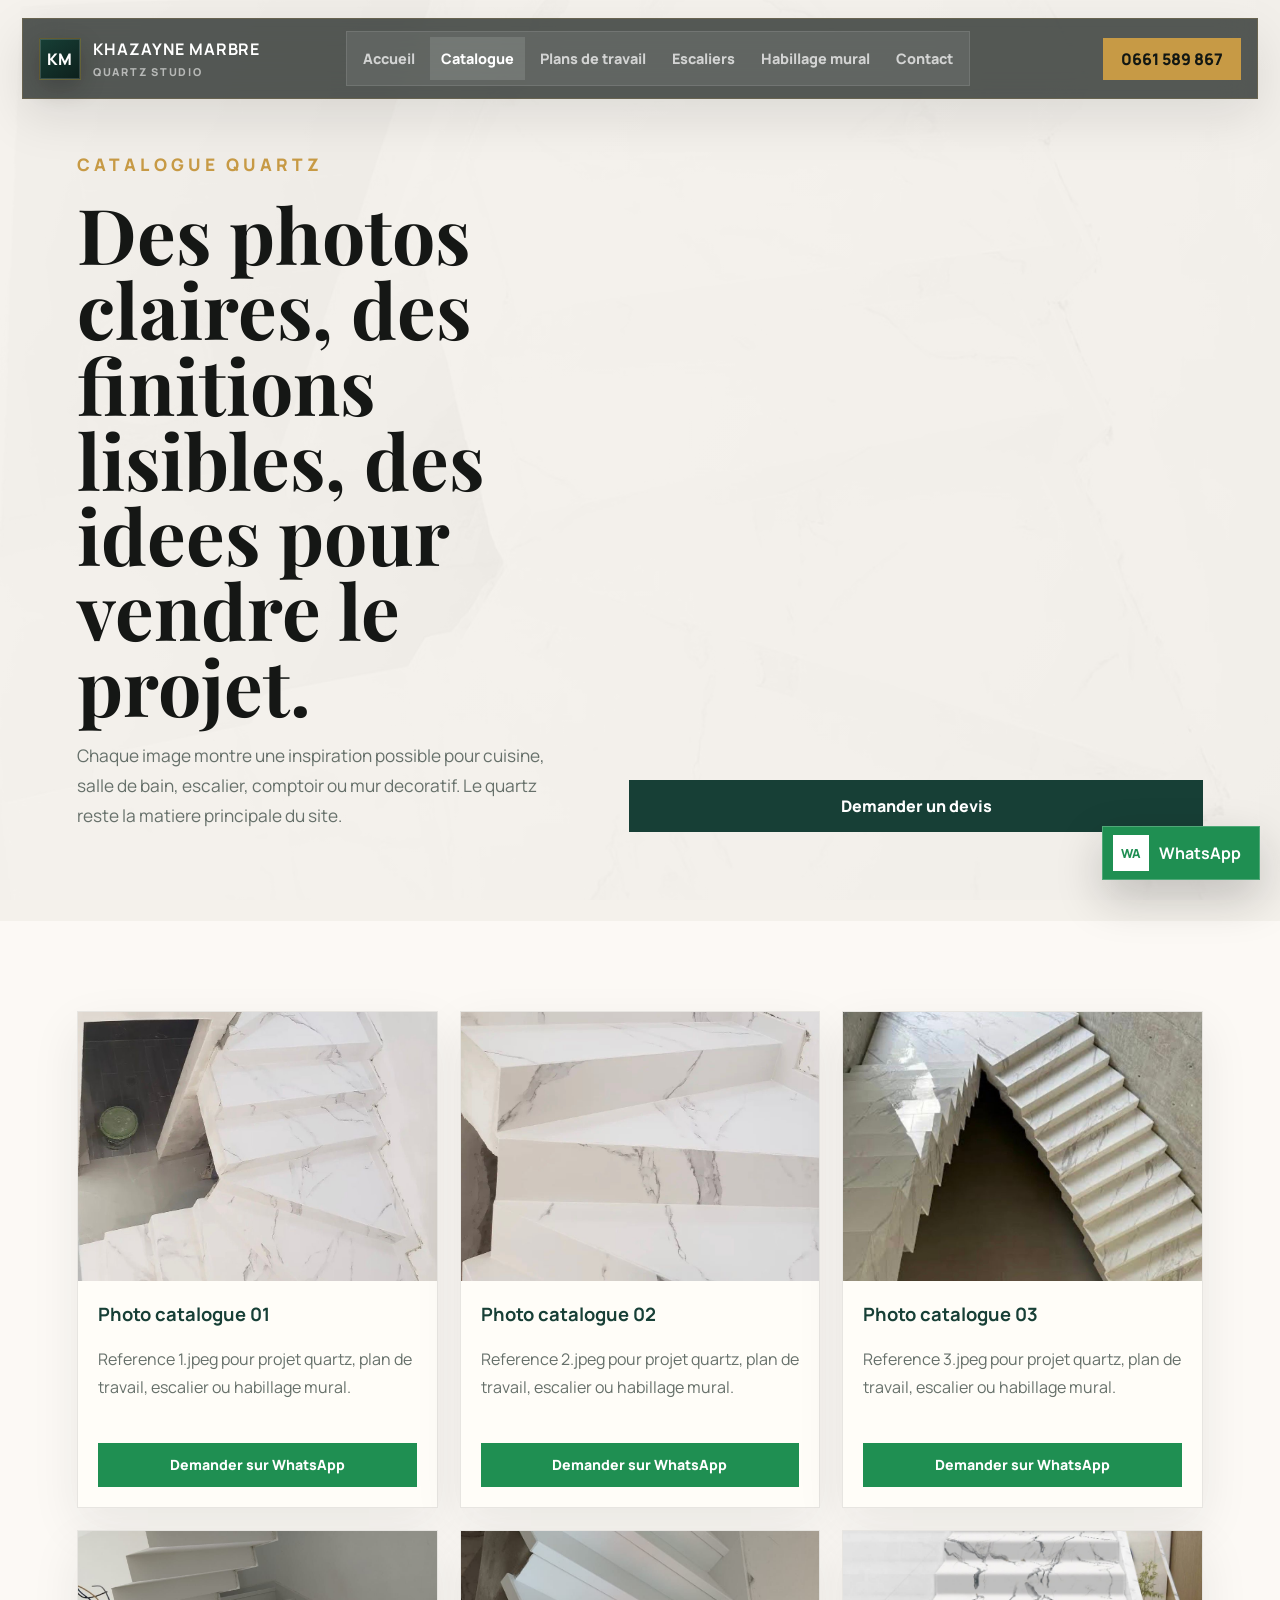
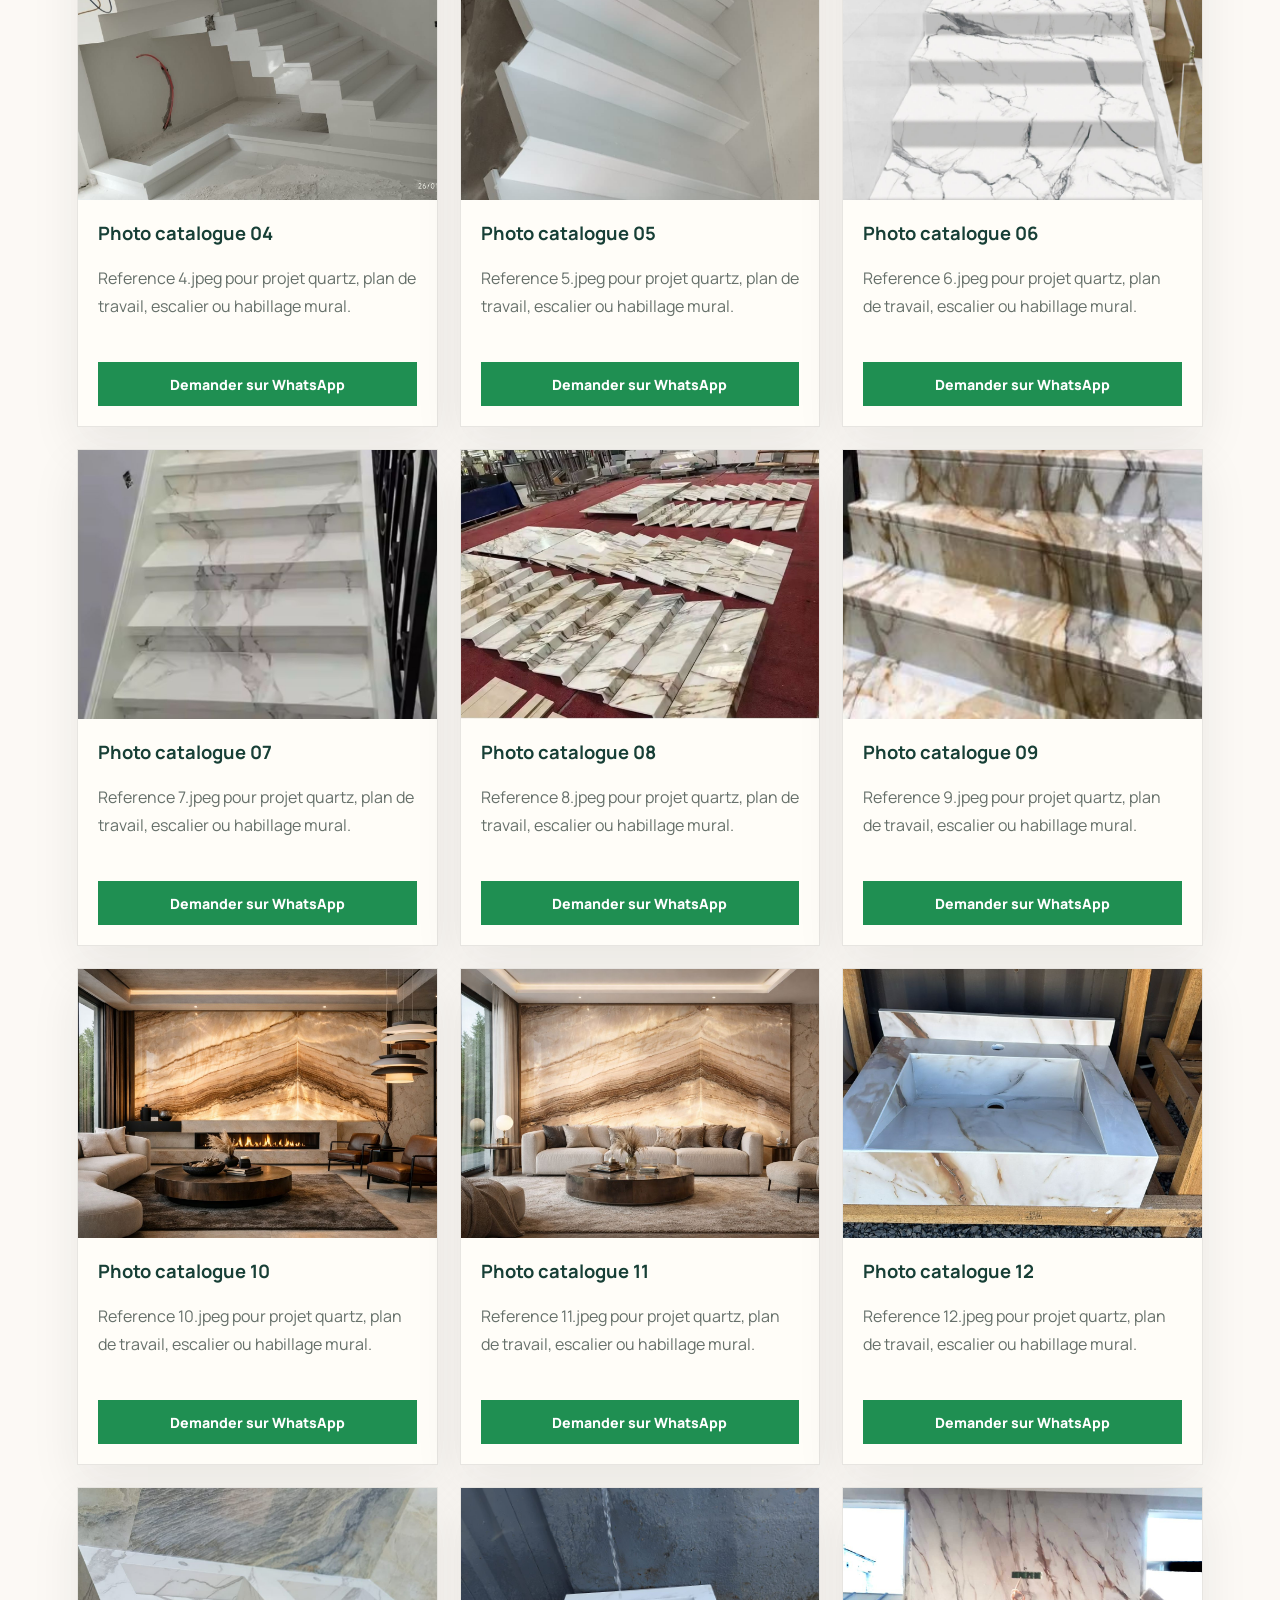
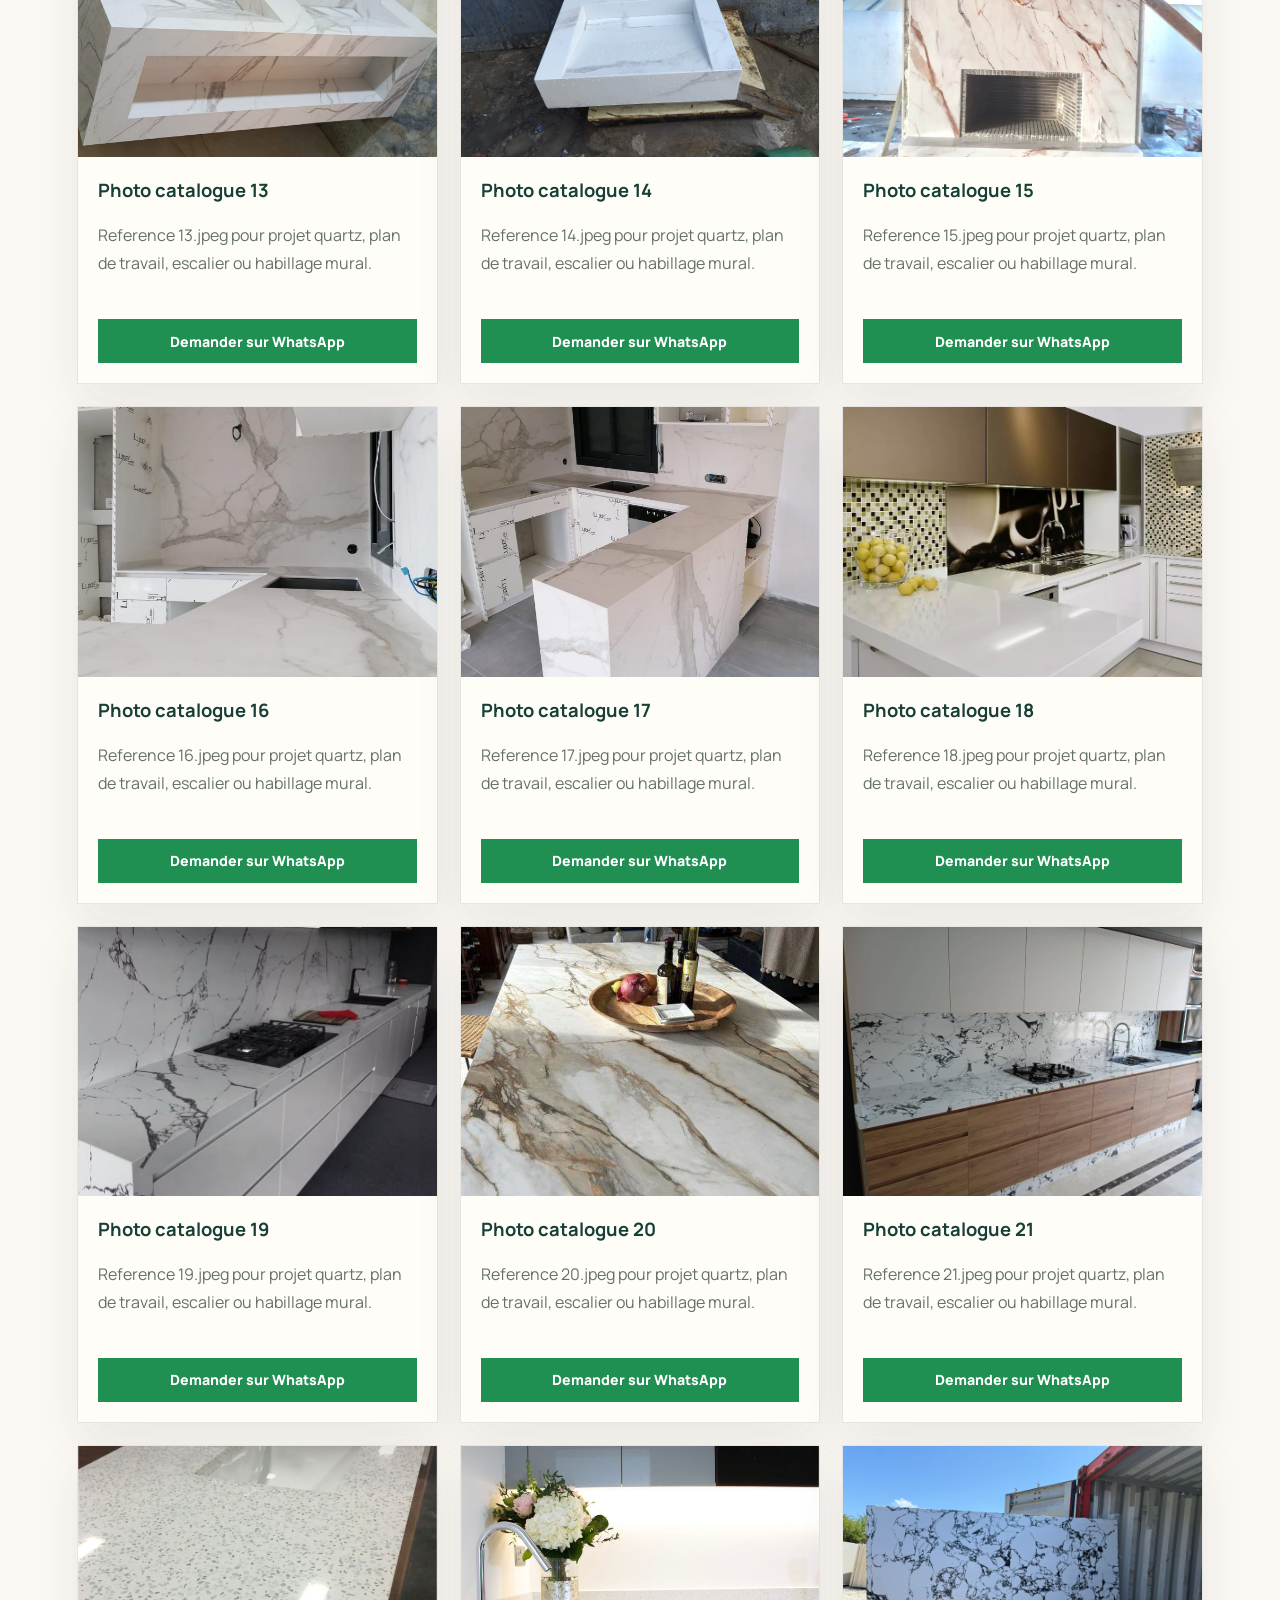
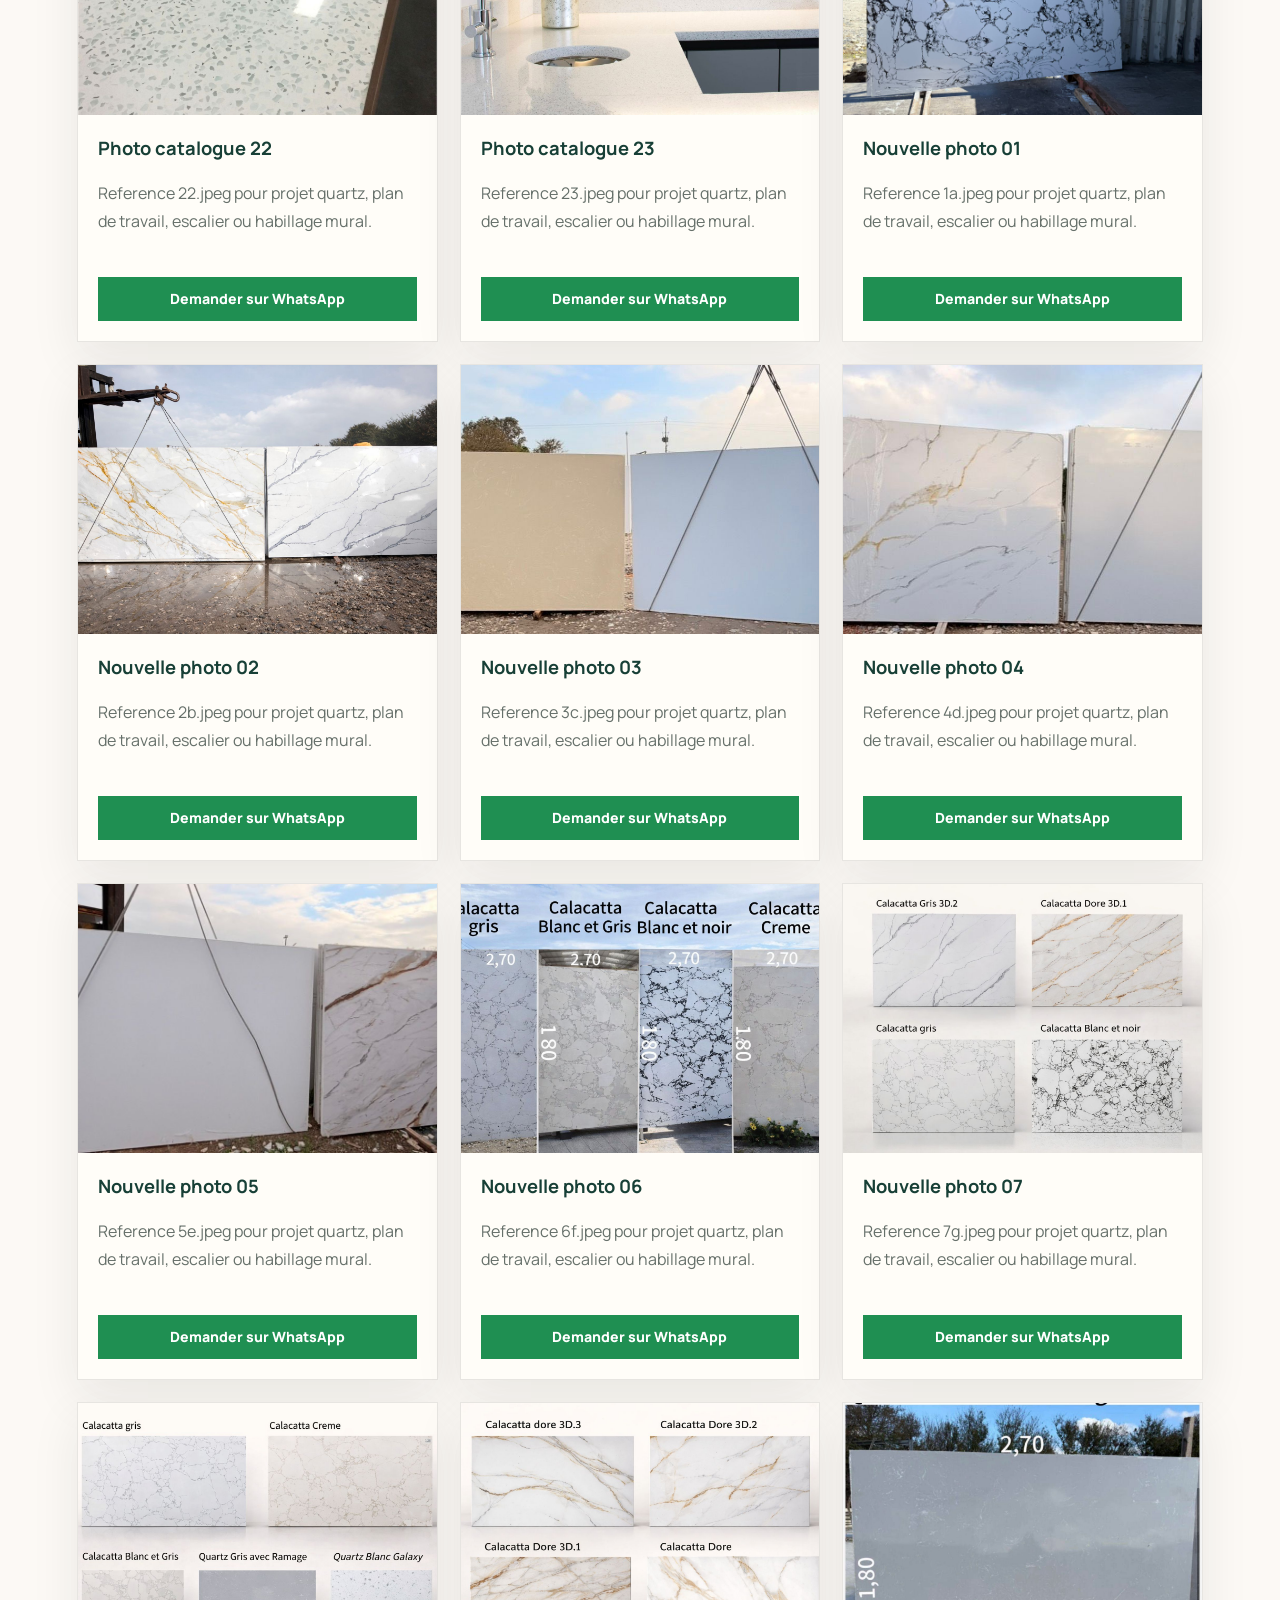
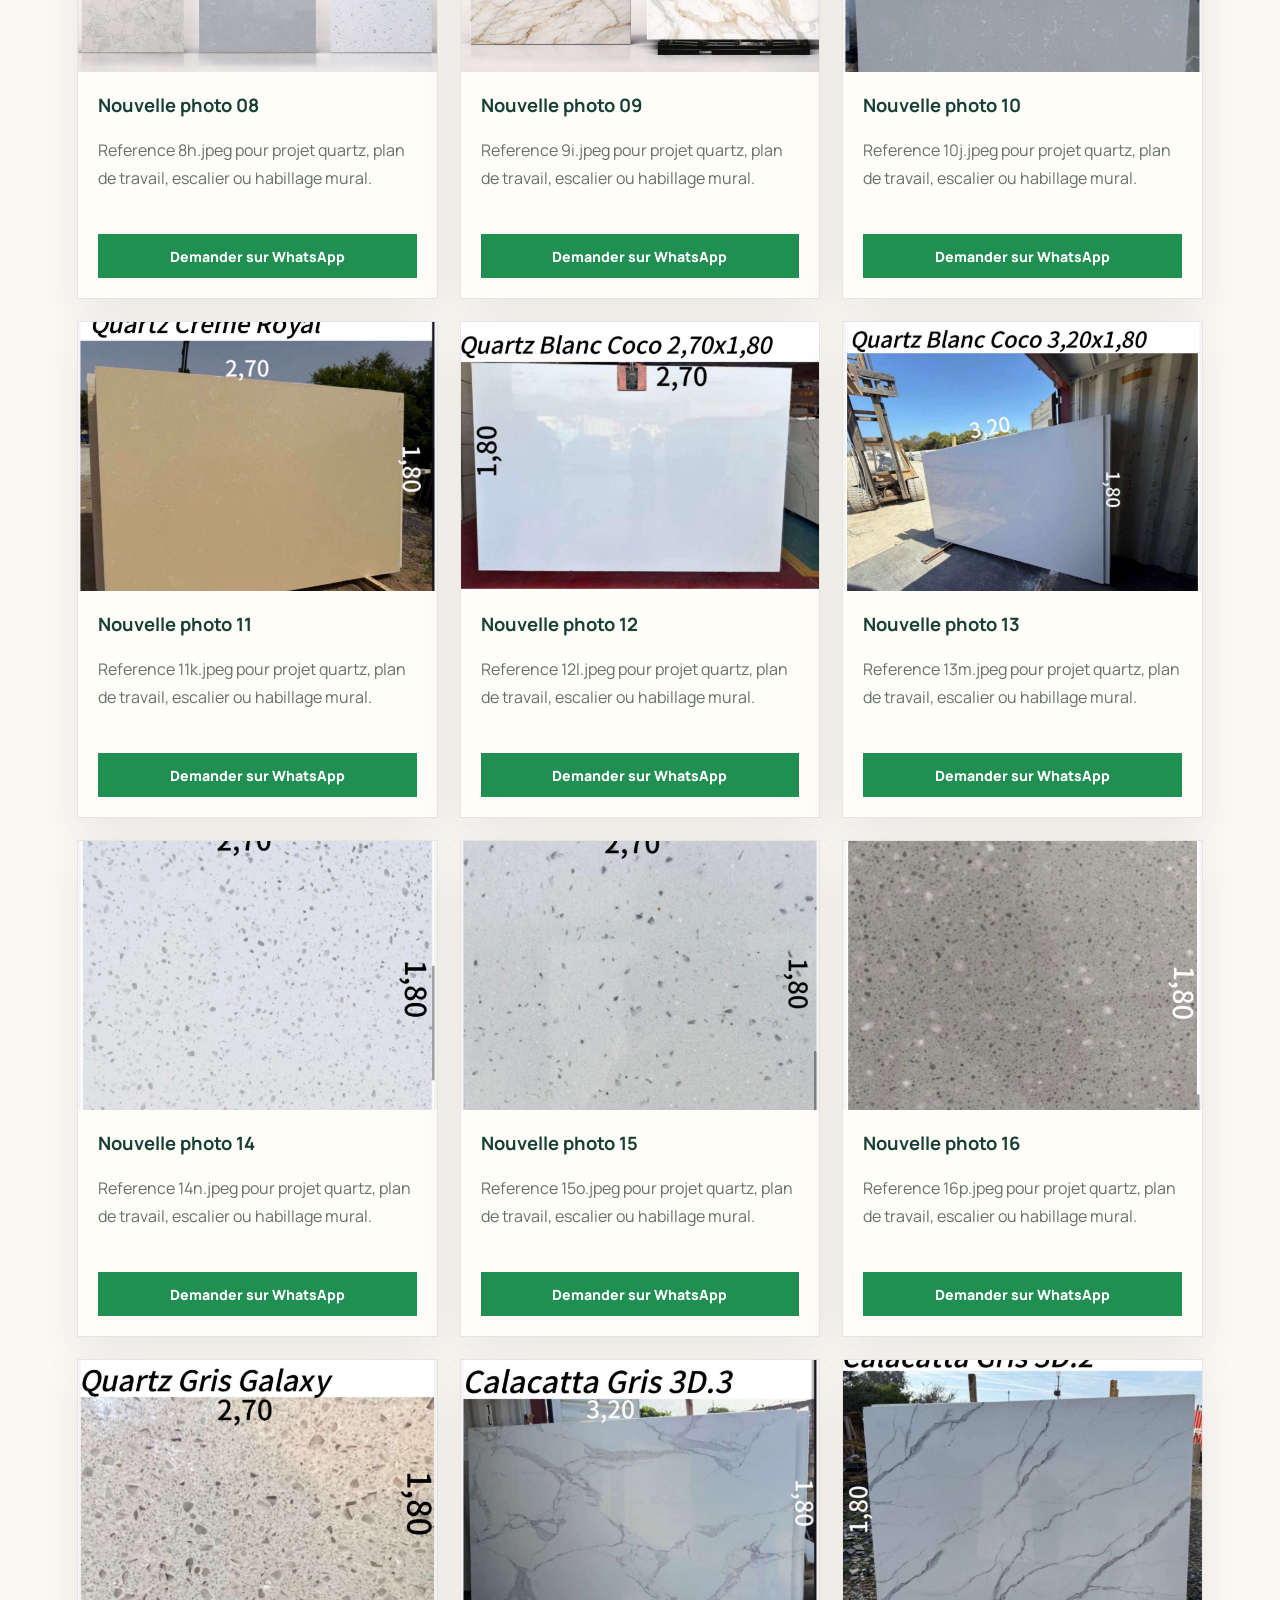
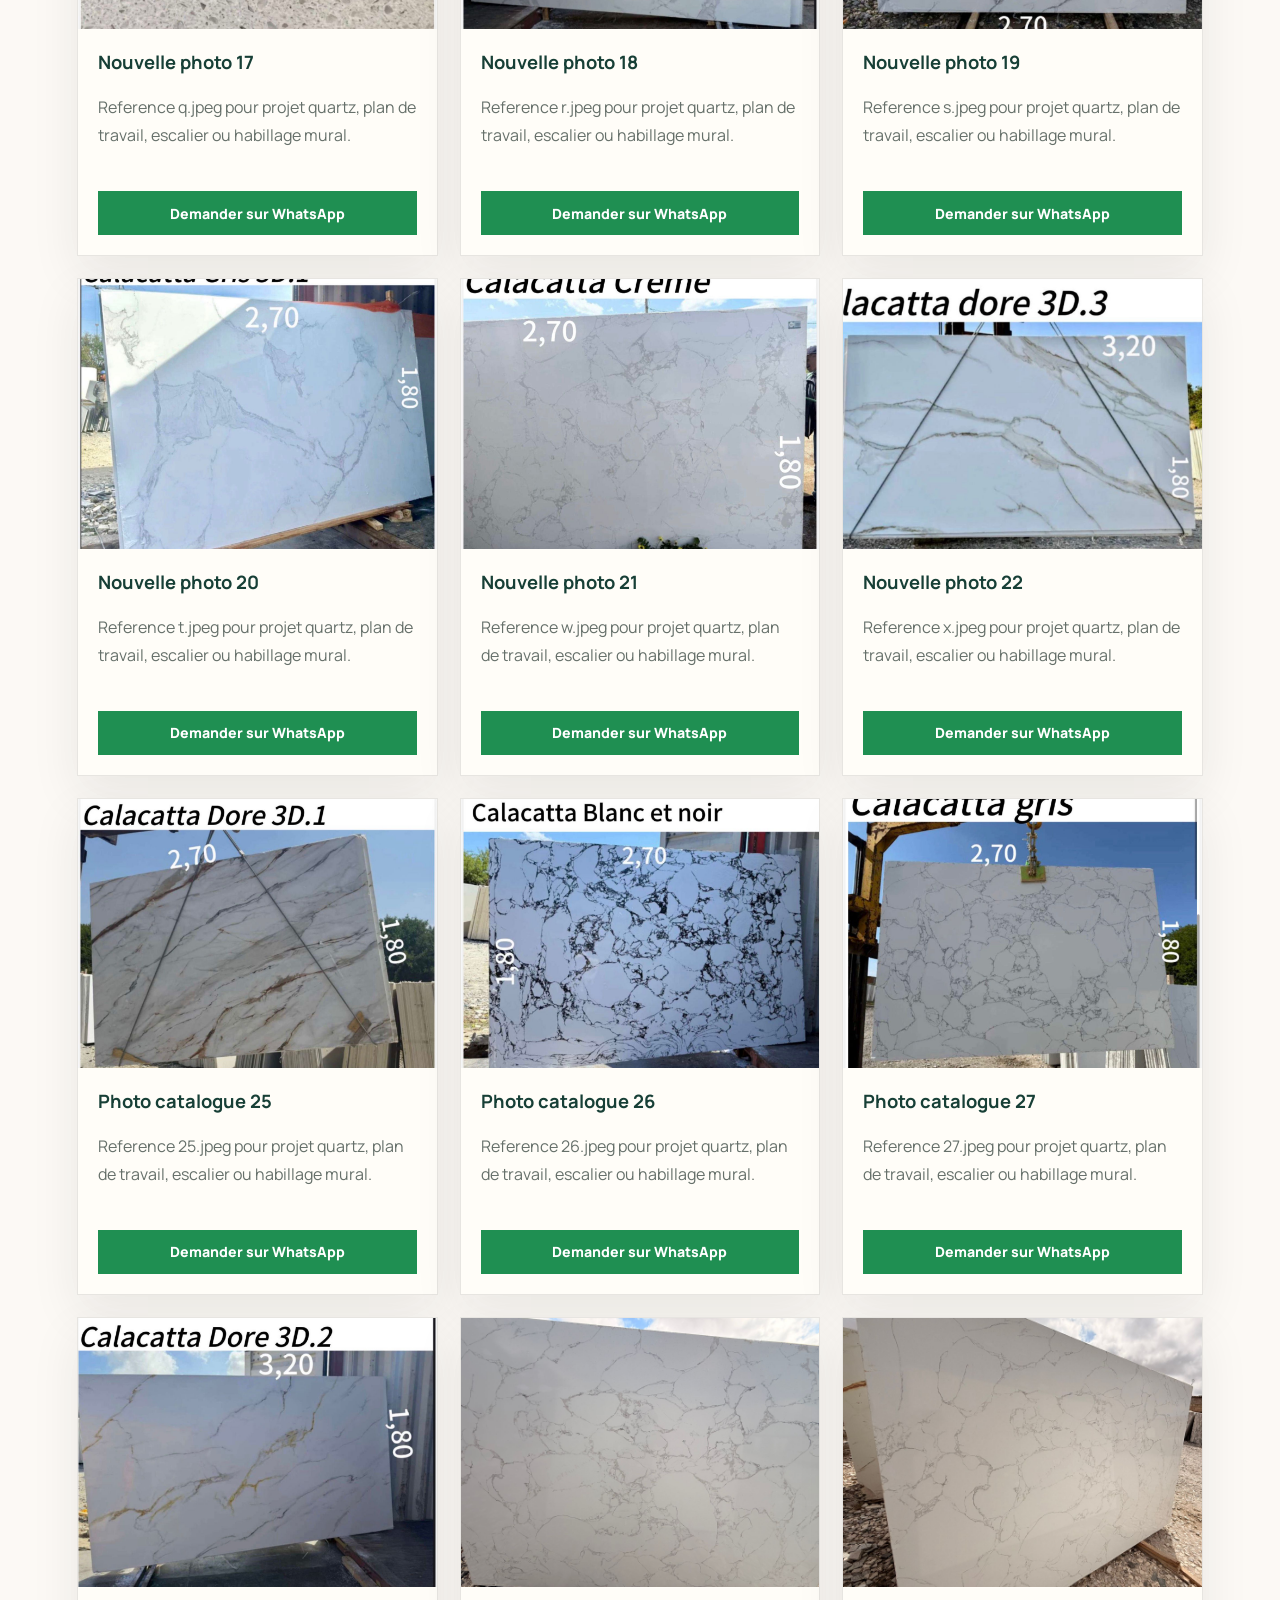
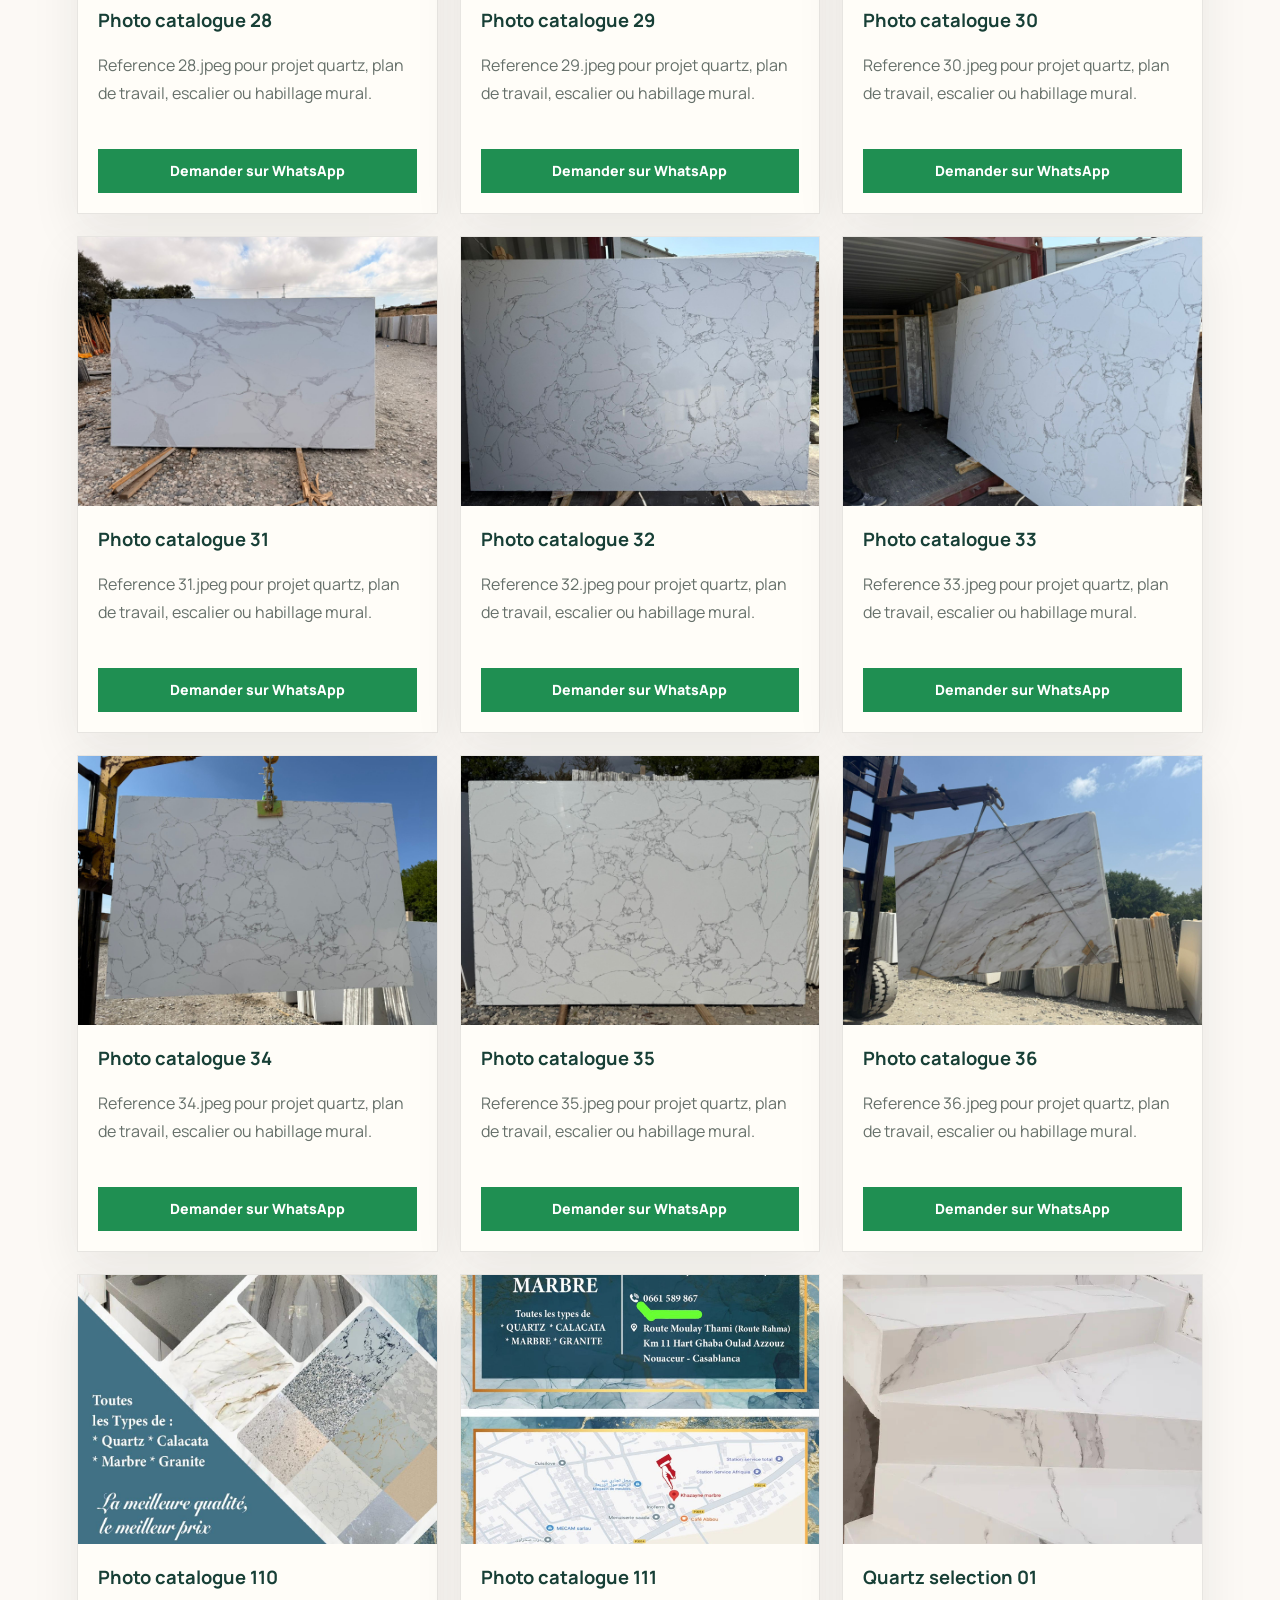
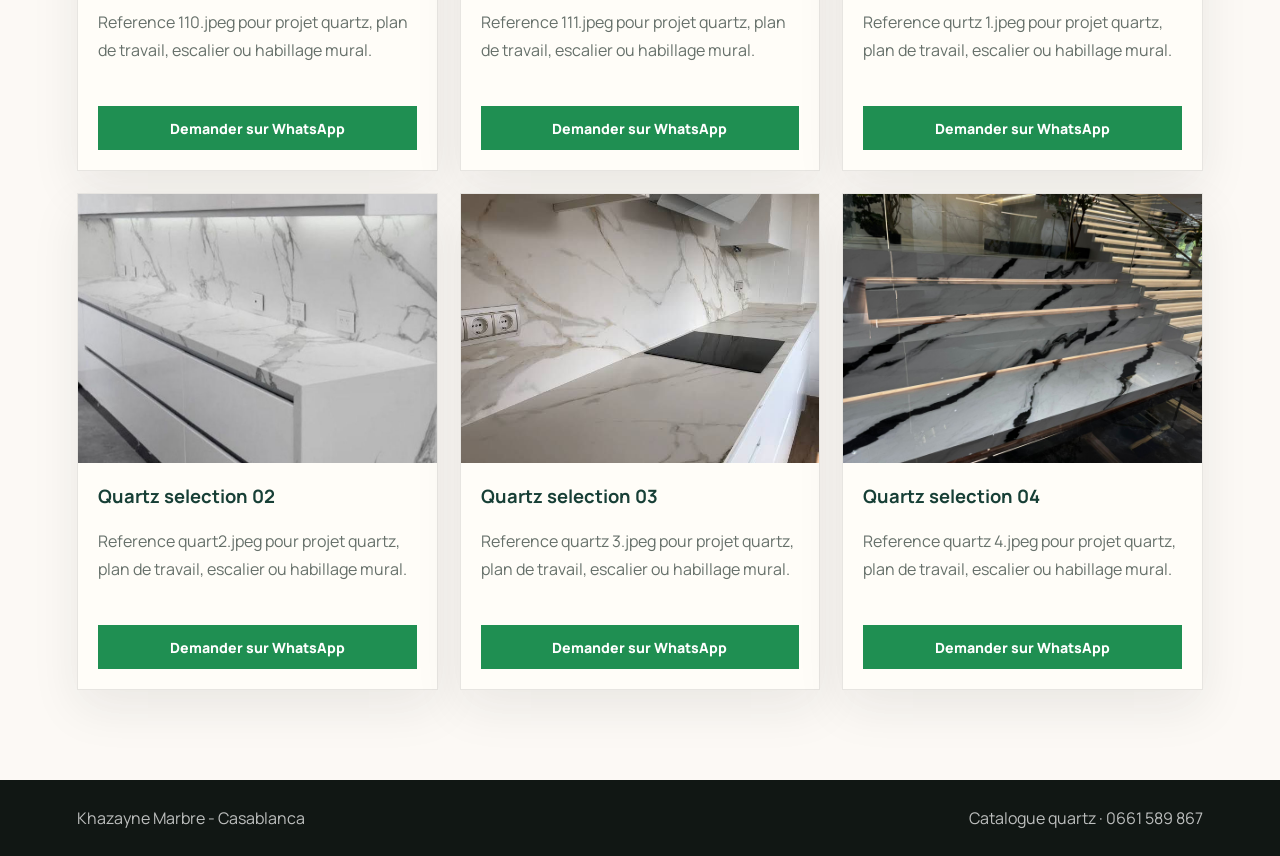
==== commit cd156cc6: "Update catalogue and contact images" ====
--- a/catalogue.html
+++ b/catalogue.html
@@ -71,6 +71,28 @@
         <article class="catalogue-item"><img src="21.jpeg" alt="Photo catalogue Khazayne Marbre 21"><div><h3>Photo catalogue 21</h3><p>Reference 21.jpeg pour projet quartz, plan de travail, escalier ou habillage mural.</p><a class="whatsapp-product" href="#" data-product="Photo catalogue 21" data-context="reference 21.jpeg du catalogue Khazayne Marbre">Demander sur WhatsApp</a></div></article>
         <article class="catalogue-item"><img src="22.jpeg" alt="Photo catalogue Khazayne Marbre 22"><div><h3>Photo catalogue 22</h3><p>Reference 22.jpeg pour projet quartz, plan de travail, escalier ou habillage mural.</p><a class="whatsapp-product" href="#" data-product="Photo catalogue 22" data-context="reference 22.jpeg du catalogue Khazayne Marbre">Demander sur WhatsApp</a></div></article>
         <article class="catalogue-item"><img src="23.jpeg" alt="Photo catalogue Khazayne Marbre 23"><div><h3>Photo catalogue 23</h3><p>Reference 23.jpeg pour projet quartz, plan de travail, escalier ou habillage mural.</p><a class="whatsapp-product" href="#" data-product="Photo catalogue 23" data-context="reference 23.jpeg du catalogue Khazayne Marbre">Demander sur WhatsApp</a></div></article>
+        <article class="catalogue-item"><img src="1a.jpeg" alt="Nouvelle photo catalogue Khazayne Marbre 1"><div><h3>Nouvelle photo 01</h3><p>Reference 1a.jpeg pour projet quartz, plan de travail, escalier ou habillage mural.</p><a class="whatsapp-product" href="#" data-product="Nouvelle photo 01" data-context="reference 1a.jpeg du catalogue Khazayne Marbre">Demander sur WhatsApp</a></div></article>
+        <article class="catalogue-item"><img src="2b.jpeg" alt="Nouvelle photo catalogue Khazayne Marbre 2"><div><h3>Nouvelle photo 02</h3><p>Reference 2b.jpeg pour projet quartz, plan de travail, escalier ou habillage mural.</p><a class="whatsapp-product" href="#" data-product="Nouvelle photo 02" data-context="reference 2b.jpeg du catalogue Khazayne Marbre">Demander sur WhatsApp</a></div></article>
+        <article class="catalogue-item"><img src="3c.jpeg" alt="Nouvelle photo catalogue Khazayne Marbre 3"><div><h3>Nouvelle photo 03</h3><p>Reference 3c.jpeg pour projet quartz, plan de travail, escalier ou habillage mural.</p><a class="whatsapp-product" href="#" data-product="Nouvelle photo 03" data-context="reference 3c.jpeg du catalogue Khazayne Marbre">Demander sur WhatsApp</a></div></article>
+        <article class="catalogue-item"><img src="4d.jpeg" alt="Nouvelle photo catalogue Khazayne Marbre 4"><div><h3>Nouvelle photo 04</h3><p>Reference 4d.jpeg pour projet quartz, plan de travail, escalier ou habillage mural.</p><a class="whatsapp-product" href="#" data-product="Nouvelle photo 04" data-context="reference 4d.jpeg du catalogue Khazayne Marbre">Demander sur WhatsApp</a></div></article>
+        <article class="catalogue-item"><img src="5e.jpeg" alt="Nouvelle photo catalogue Khazayne Marbre 5"><div><h3>Nouvelle photo 05</h3><p>Reference 5e.jpeg pour projet quartz, plan de travail, escalier ou habillage mural.</p><a class="whatsapp-product" href="#" data-product="Nouvelle photo 05" data-context="reference 5e.jpeg du catalogue Khazayne Marbre">Demander sur WhatsApp</a></div></article>
+        <article class="catalogue-item"><img src="6f.jpeg" alt="Nouvelle photo catalogue Khazayne Marbre 6"><div><h3>Nouvelle photo 06</h3><p>Reference 6f.jpeg pour projet quartz, plan de travail, escalier ou habillage mural.</p><a class="whatsapp-product" href="#" data-product="Nouvelle photo 06" data-context="reference 6f.jpeg du catalogue Khazayne Marbre">Demander sur WhatsApp</a></div></article>
+        <article class="catalogue-item"><img src="7g.jpeg" alt="Nouvelle photo catalogue Khazayne Marbre 7"><div><h3>Nouvelle photo 07</h3><p>Reference 7g.jpeg pour projet quartz, plan de travail, escalier ou habillage mural.</p><a class="whatsapp-product" href="#" data-product="Nouvelle photo 07" data-context="reference 7g.jpeg du catalogue Khazayne Marbre">Demander sur WhatsApp</a></div></article>
+        <article class="catalogue-item"><img src="8h.jpeg" alt="Nouvelle photo catalogue Khazayne Marbre 8"><div><h3>Nouvelle photo 08</h3><p>Reference 8h.jpeg pour projet quartz, plan de travail, escalier ou habillage mural.</p><a class="whatsapp-product" href="#" data-product="Nouvelle photo 08" data-context="reference 8h.jpeg du catalogue Khazayne Marbre">Demander sur WhatsApp</a></div></article>
+        <article class="catalogue-item"><img src="9i.jpeg" alt="Nouvelle photo catalogue Khazayne Marbre 9"><div><h3>Nouvelle photo 09</h3><p>Reference 9i.jpeg pour projet quartz, plan de travail, escalier ou habillage mural.</p><a class="whatsapp-product" href="#" data-product="Nouvelle photo 09" data-context="reference 9i.jpeg du catalogue Khazayne Marbre">Demander sur WhatsApp</a></div></article>
+        <article class="catalogue-item"><img src="10j.jpeg" alt="Nouvelle photo catalogue Khazayne Marbre 10"><div><h3>Nouvelle photo 10</h3><p>Reference 10j.jpeg pour projet quartz, plan de travail, escalier ou habillage mural.</p><a class="whatsapp-product" href="#" data-product="Nouvelle photo 10" data-context="reference 10j.jpeg du catalogue Khazayne Marbre">Demander sur WhatsApp</a></div></article>
+        <article class="catalogue-item"><img src="11k.jpeg" alt="Nouvelle photo catalogue Khazayne Marbre 11"><div><h3>Nouvelle photo 11</h3><p>Reference 11k.jpeg pour projet quartz, plan de travail, escalier ou habillage mural.</p><a class="whatsapp-product" href="#" data-product="Nouvelle photo 11" data-context="reference 11k.jpeg du catalogue Khazayne Marbre">Demander sur WhatsApp</a></div></article>
+        <article class="catalogue-item"><img src="12l.jpeg" alt="Nouvelle photo catalogue Khazayne Marbre 12"><div><h3>Nouvelle photo 12</h3><p>Reference 12l.jpeg pour projet quartz, plan de travail, escalier ou habillage mural.</p><a class="whatsapp-product" href="#" data-product="Nouvelle photo 12" data-context="reference 12l.jpeg du catalogue Khazayne Marbre">Demander sur WhatsApp</a></div></article>
+        <article class="catalogue-item"><img src="13m.jpeg" alt="Nouvelle photo catalogue Khazayne Marbre 13"><div><h3>Nouvelle photo 13</h3><p>Reference 13m.jpeg pour projet quartz, plan de travail, escalier ou habillage mural.</p><a class="whatsapp-product" href="#" data-product="Nouvelle photo 13" data-context="reference 13m.jpeg du catalogue Khazayne Marbre">Demander sur WhatsApp</a></div></article>
+        <article class="catalogue-item"><img src="14n.jpeg" alt="Nouvelle photo catalogue Khazayne Marbre 14"><div><h3>Nouvelle photo 14</h3><p>Reference 14n.jpeg pour projet quartz, plan de travail, escalier ou habillage mural.</p><a class="whatsapp-product" href="#" data-product="Nouvelle photo 14" data-context="reference 14n.jpeg du catalogue Khazayne Marbre">Demander sur WhatsApp</a></div></article>
+        <article class="catalogue-item"><img src="15o.jpeg" alt="Nouvelle photo catalogue Khazayne Marbre 15"><div><h3>Nouvelle photo 15</h3><p>Reference 15o.jpeg pour projet quartz, plan de travail, escalier ou habillage mural.</p><a class="whatsapp-product" href="#" data-product="Nouvelle photo 15" data-context="reference 15o.jpeg du catalogue Khazayne Marbre">Demander sur WhatsApp</a></div></article>
+        <article class="catalogue-item"><img src="16p.jpeg" alt="Nouvelle photo catalogue Khazayne Marbre 16"><div><h3>Nouvelle photo 16</h3><p>Reference 16p.jpeg pour projet quartz, plan de travail, escalier ou habillage mural.</p><a class="whatsapp-product" href="#" data-product="Nouvelle photo 16" data-context="reference 16p.jpeg du catalogue Khazayne Marbre">Demander sur WhatsApp</a></div></article>
+        <article class="catalogue-item"><img src="q.jpeg" alt="Nouvelle photo catalogue Khazayne Marbre q"><div><h3>Nouvelle photo 17</h3><p>Reference q.jpeg pour projet quartz, plan de travail, escalier ou habillage mural.</p><a class="whatsapp-product" href="#" data-product="Nouvelle photo 17" data-context="reference q.jpeg du catalogue Khazayne Marbre">Demander sur WhatsApp</a></div></article>
+        <article class="catalogue-item"><img src="r.jpeg" alt="Nouvelle photo catalogue Khazayne Marbre r"><div><h3>Nouvelle photo 18</h3><p>Reference r.jpeg pour projet quartz, plan de travail, escalier ou habillage mural.</p><a class="whatsapp-product" href="#" data-product="Nouvelle photo 18" data-context="reference r.jpeg du catalogue Khazayne Marbre">Demander sur WhatsApp</a></div></article>
+        <article class="catalogue-item"><img src="s.jpeg" alt="Nouvelle photo catalogue Khazayne Marbre s"><div><h3>Nouvelle photo 19</h3><p>Reference s.jpeg pour projet quartz, plan de travail, escalier ou habillage mural.</p><a class="whatsapp-product" href="#" data-product="Nouvelle photo 19" data-context="reference s.jpeg du catalogue Khazayne Marbre">Demander sur WhatsApp</a></div></article>
+        <article class="catalogue-item"><img src="t.jpeg" alt="Nouvelle photo catalogue Khazayne Marbre t"><div><h3>Nouvelle photo 20</h3><p>Reference t.jpeg pour projet quartz, plan de travail, escalier ou habillage mural.</p><a class="whatsapp-product" href="#" data-product="Nouvelle photo 20" data-context="reference t.jpeg du catalogue Khazayne Marbre">Demander sur WhatsApp</a></div></article>
+        <article class="catalogue-item"><img src="w.jpeg" alt="Nouvelle photo catalogue Khazayne Marbre w"><div><h3>Nouvelle photo 21</h3><p>Reference w.jpeg pour projet quartz, plan de travail, escalier ou habillage mural.</p><a class="whatsapp-product" href="#" data-product="Nouvelle photo 21" data-context="reference w.jpeg du catalogue Khazayne Marbre">Demander sur WhatsApp</a></div></article>
+        <article class="catalogue-item"><img src="x.jpeg" alt="Nouvelle photo catalogue Khazayne Marbre x"><div><h3>Nouvelle photo 22</h3><p>Reference x.jpeg pour projet quartz, plan de travail, escalier ou habillage mural.</p><a class="whatsapp-product" href="#" data-product="Nouvelle photo 22" data-context="reference x.jpeg du catalogue Khazayne Marbre">Demander sur WhatsApp</a></div></article>
         <article class="catalogue-item"><img src="25.jpeg" alt="Photo catalogue Khazayne Marbre 25"><div><h3>Photo catalogue 25</h3><p>Reference 25.jpeg pour projet quartz, plan de travail, escalier ou habillage mural.</p><a class="whatsapp-product" href="#" data-product="Photo catalogue 25" data-context="reference 25.jpeg du catalogue Khazayne Marbre">Demander sur WhatsApp</a></div></article>
         <article class="catalogue-item"><img src="26.jpeg" alt="Photo catalogue Khazayne Marbre 26"><div><h3>Photo catalogue 26</h3><p>Reference 26.jpeg pour projet quartz, plan de travail, escalier ou habillage mural.</p><a class="whatsapp-product" href="#" data-product="Photo catalogue 26" data-context="reference 26.jpeg du catalogue Khazayne Marbre">Demander sur WhatsApp</a></div></article>
         <article class="catalogue-item"><img src="27.jpeg" alt="Photo catalogue Khazayne Marbre 27"><div><h3>Photo catalogue 27</h3><p>Reference 27.jpeg pour projet quartz, plan de travail, escalier ou habillage mural.</p><a class="whatsapp-product" href="#" data-product="Photo catalogue 27" data-context="reference 27.jpeg du catalogue Khazayne Marbre">Demander sur WhatsApp</a></div></article>
--- a/styles.css
+++ b/styles.css
@@ -15,6 +15,7 @@
 body {
   margin: 0;
   min-height: 100vh;
+  overflow-x: hidden;
   color: var(--ink);
   background: var(--stone);
   font-family: "Manrope", Arial, sans-serif;
@@ -35,6 +36,7 @@
 a { color: inherit; text-decoration: none; }
 img { display: block; max-width: 100%; }
 p, h1, h2, h3, dl, dd { margin: 0; }
+h1, h2, h3, p, a, span, strong, small { overflow-wrap: anywhere; }
 
 .site-header {
   position: fixed;
@@ -295,6 +297,19 @@
 .info-list dd { margin-top: 8px; color: var(--ink); line-height: 1.65; font-weight: 700; }
 .info-list a { color: var(--green); }
 
+.business-card {
+  margin: 26px 0 0;
+  overflow: hidden;
+  border: 1px solid rgba(21,23,21,.1);
+  background: #fff;
+  box-shadow: 0 18px 42px rgba(21,23,21,.1);
+}
+
+.business-card img {
+  width: 100%;
+  height: auto;
+}
+
 .contact-form { display: grid; gap: 16px; }
 .contact-form label { display: grid; gap: 8px; font-weight: 800; }
 .contact-form input, .contact-form textarea, .contact-form select {
@@ -333,7 +348,7 @@
 }
 
 @media (max-width: 640px) {
-  .site-header { inset: 10px; padding: 10px; }
+  .site-header { inset: 10px 10px auto; padding: 10px; }
   .brand strong { font-size: .8rem; }
   .header-call { padding: 0 12px; font-size: .82rem; }
   .hero, .page-hero, .product-hero { padding-top: 104px; }
@@ -731,7 +746,12 @@
     padding-bottom: 92px;
   }
 
+  .cinematic-hero .hero-copy {
+    order: 1;
+  }
+
   .hero-showcase {
+    order: 2;
     min-height: 460px;
   }
 
@@ -742,8 +762,10 @@
 
 @media (max-width: 640px) {
   .premium-nav {
-    inset: 10px;
+    inset: 10px 10px auto;
     padding: 10px;
+    grid-template-columns: minmax(0, 1fr) auto;
+    gap: 8px;
   }
 
   .premium-nav .header-call {
@@ -759,8 +781,23 @@
     height: 38px;
   }
 
+  .premium-nav .brand strong {
+    font-size: .76rem;
+    line-height: 1.15;
+  }
+
   .brand small {
     font-size: .58rem;
+    letter-spacing: .08em;
+  }
+
+  .nav-actions {
+    gap: 0;
+  }
+
+  .menu-toggle {
+    width: 40px;
+    height: 40px;
   }
 
   .mobile-nav {
@@ -770,24 +807,210 @@
 
   .cinematic-hero {
     min-height: auto;
-    padding-top: 126px;
+    padding: 118px 16px 78px;
+    gap: 28px;
+    align-items: start;
+  }
+
+  .cinematic-hero::before {
+    background:
+      linear-gradient(180deg, rgba(9,13,11,.86) 0%, rgba(9,13,11,.68) 42%, rgba(9,13,11,.9) 100%),
+      linear-gradient(90deg, rgba(9,13,11,.74), rgba(9,13,11,.32));
+  }
+
+  .cinematic-hero::after,
+  .hero-glass-line {
+    display: none;
+  }
+
+  .cinematic-hero .hero-copy {
+    order: 1;
+    width: 100%;
+  }
+
+  .eyebrow,
+  .section-kicker {
+    margin-bottom: 12px;
+    font-size: .68rem;
+    letter-spacing: .16em;
+  }
+
+  h1 {
+    font-size: clamp(2.1rem, 11.5vw, 3rem);
+    line-height: 1.04;
+  }
+
+  h2 {
+    font-size: clamp(1.85rem, 9vw, 2.55rem);
+    line-height: 1.06;
+  }
+
+  .hero-text,
+  .page-hero p,
+  .product-hero p {
+    margin-top: 16px;
+    font-size: .98rem;
+    line-height: 1.65;
+  }
+
+  .hero-actions,
+  .center-action {
+    width: 100%;
+    gap: 10px;
+  }
+
+  .btn {
+    width: 100%;
+    min-height: 50px;
+    padding: 0 16px;
+    text-align: center;
   }
 
   .hero-showcase {
-    min-height: 360px;
-  }
-
-  .tile-main {
-    inset: 0 0 44px 12%;
-  }
-
-  .tile-float {
-    width: 50%;
-    height: 34%;
-  }
-
+    order: 2;
+    display: grid;
+    grid-template-columns: 1fr;
+    gap: 12px;
+    min-height: 0;
+    width: 100%;
+  }
+
+  .stone-tile,
+  .tile-main,
+  .tile-float,
   .tile-small {
-    width: 58%;
-    right: 0;
-  }
-}
+    position: relative;
+    inset: auto;
+    left: auto;
+    right: auto;
+    top: auto;
+    bottom: auto;
+    width: 100%;
+    height: auto;
+    min-height: 160px;
+    aspect-ratio: 16 / 10;
+    animation: none;
+  }
+
+  .stone-tile span {
+    left: 10px;
+    bottom: 10px;
+    padding: 7px 10px;
+    font-size: .66rem;
+  }
+
+  .tile-float,
+  .tile-small {
+    min-height: 132px;
+    aspect-ratio: 16 / 8;
+  }
+
+  .hero-ticker span {
+    padding: 14px 22px;
+    font-size: .7rem;
+    letter-spacing: .12em;
+  }
+
+  section,
+  .intro-band,
+  .featured,
+  .proof,
+  .cta-strip {
+    padding-left: 16px;
+    padding-right: 16px;
+  }
+
+  .intro-band,
+  .proof,
+  .contact-layout,
+  .product-hero,
+  .page-hero {
+    gap: 24px;
+  }
+
+  .section-head {
+    margin-bottom: 24px;
+  }
+
+  .feature-card,
+  .feature-card.tall {
+    min-height: 280px;
+  }
+
+  .feature-card div {
+    padding: 20px;
+  }
+
+  .proof-image {
+    min-height: 300px;
+  }
+
+  .mini-stats div {
+    padding: 16px;
+  }
+
+  .cta-strip {
+    gap: 16px;
+  }
+
+  .cta-strip span {
+    font-size: clamp(1.6rem, 9vw, 2.3rem);
+    line-height: 1.08;
+  }
+
+  .page-hero img,
+  .product-hero img {
+    min-height: 280px;
+  }
+
+  footer {
+    padding-left: 16px;
+    padding-right: 16px;
+  }
+
+  .floating-whatsapp strong {
+    display: none;
+  }
+
+  .floating-whatsapp {
+    min-height: 50px;
+    width: 50px;
+    padding: 0;
+    justify-content: center;
+  }
+
+  .floating-whatsapp span {
+    width: 36px;
+    height: 36px;
+  }
+}
+
+@media (max-width: 390px) {
+  .premium-nav .brand {
+    grid-template-columns: 34px minmax(0, 1fr);
+    column-gap: 9px;
+  }
+
+  .premium-nav .brand span {
+    width: 34px;
+    height: 34px;
+    font-size: .82rem;
+  }
+
+  .premium-nav .brand strong {
+    font-size: .68rem;
+  }
+
+  .brand small {
+    display: none;
+  }
+
+  .menu-toggle {
+    width: 38px;
+    height: 38px;
+  }
+
+  .cinematic-hero {
+    padding-top: 106px;
+  }
+}
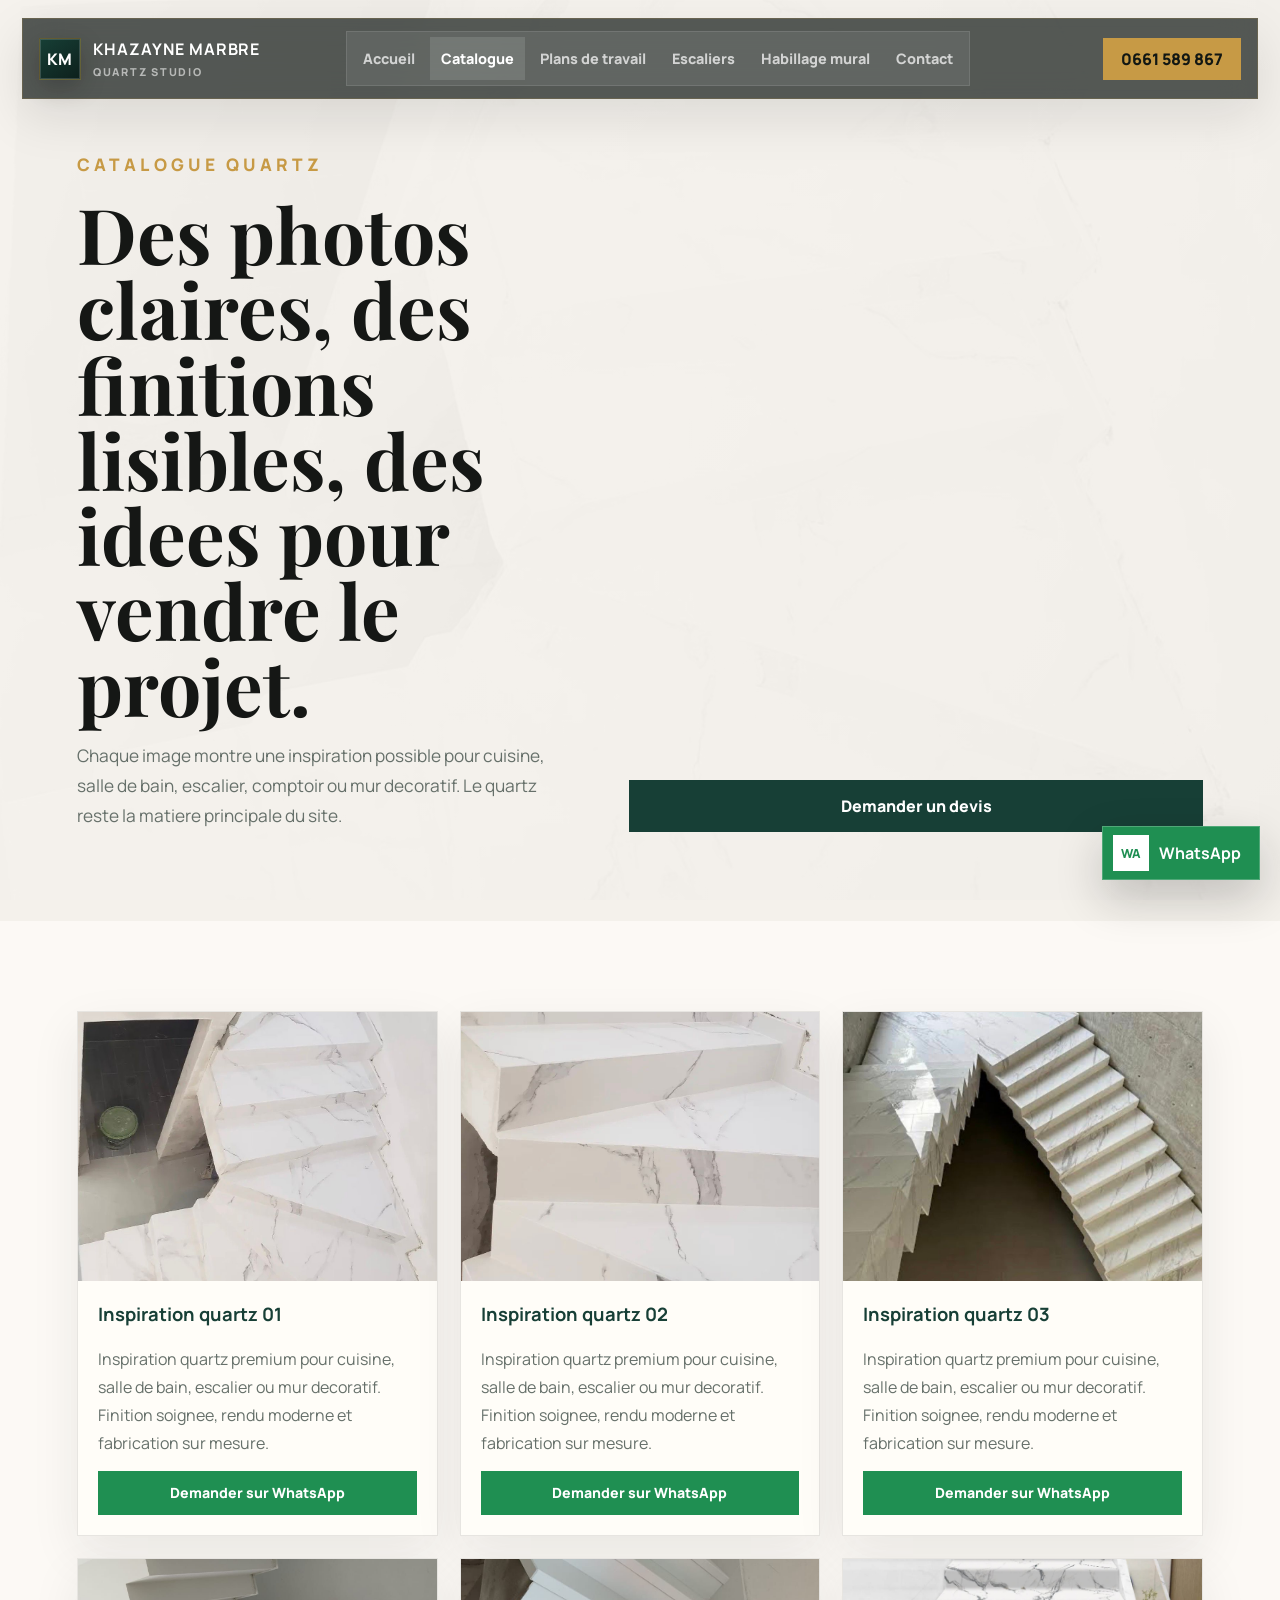
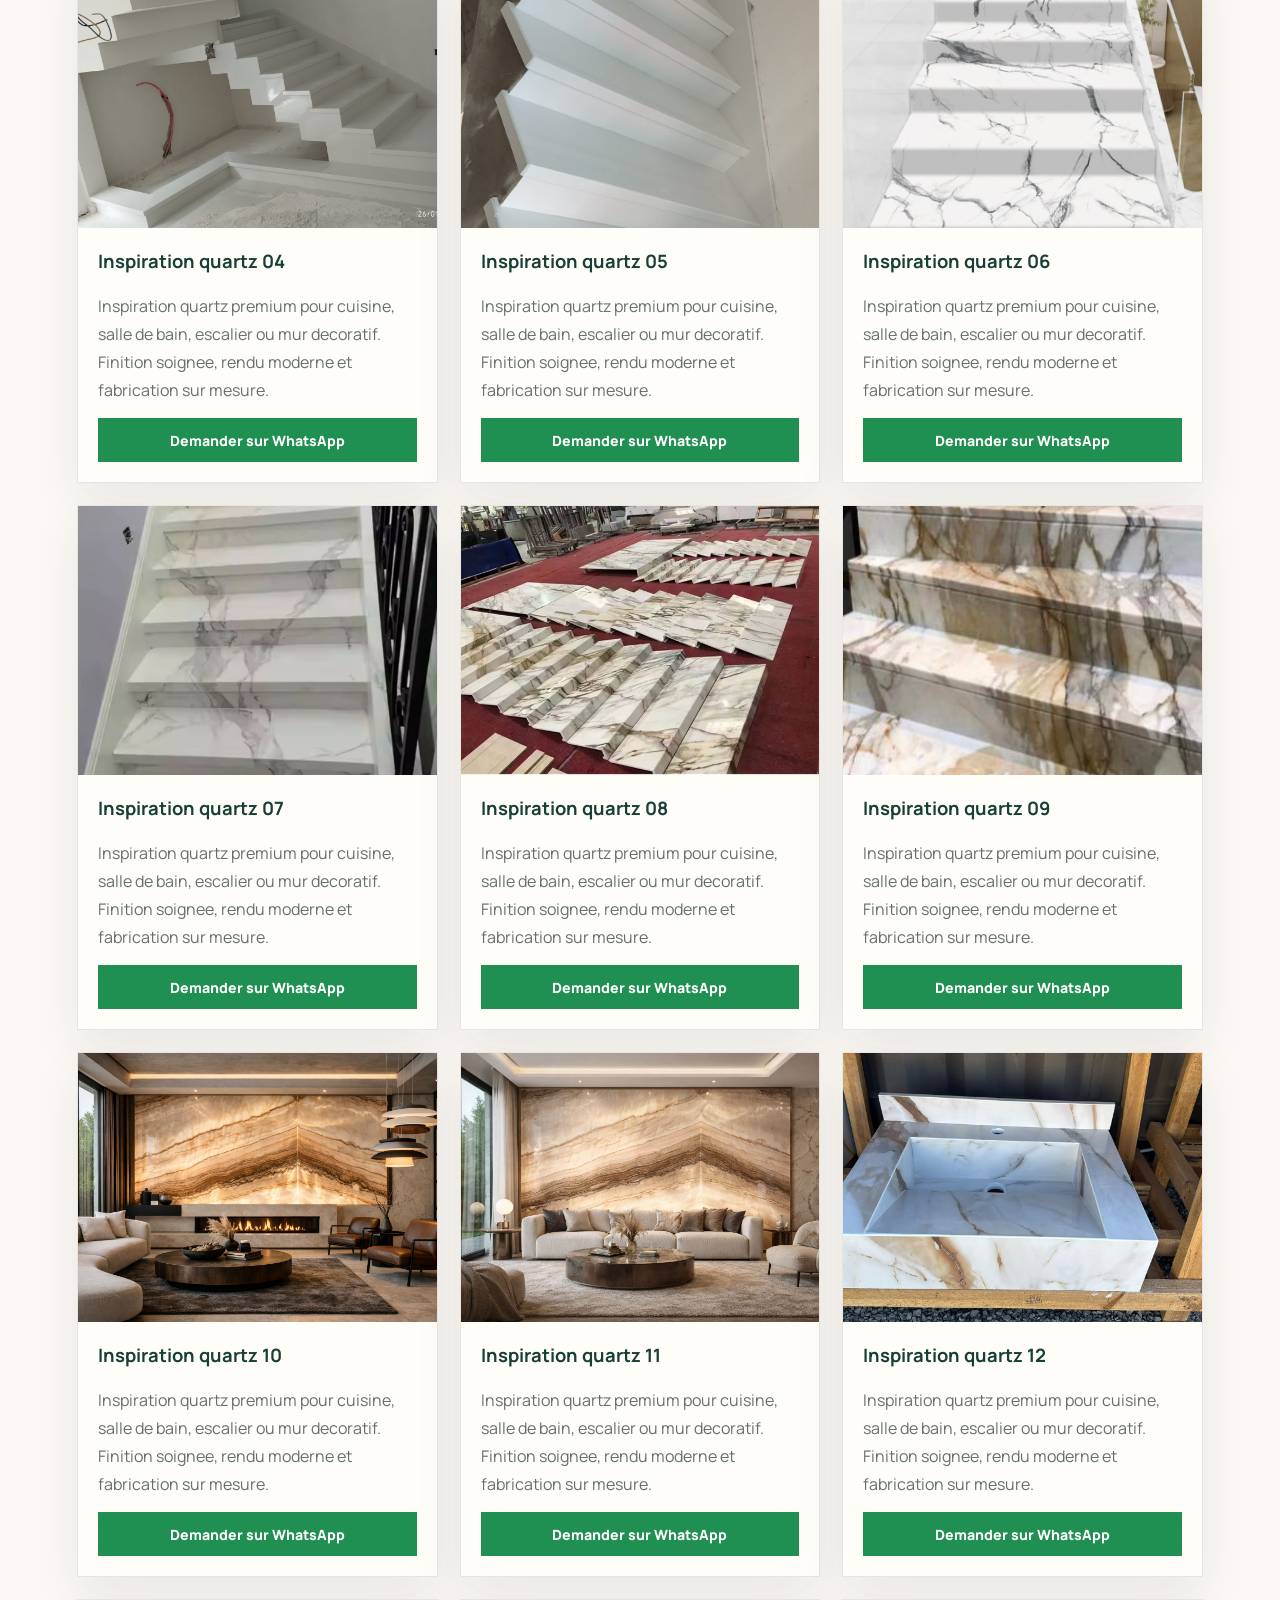
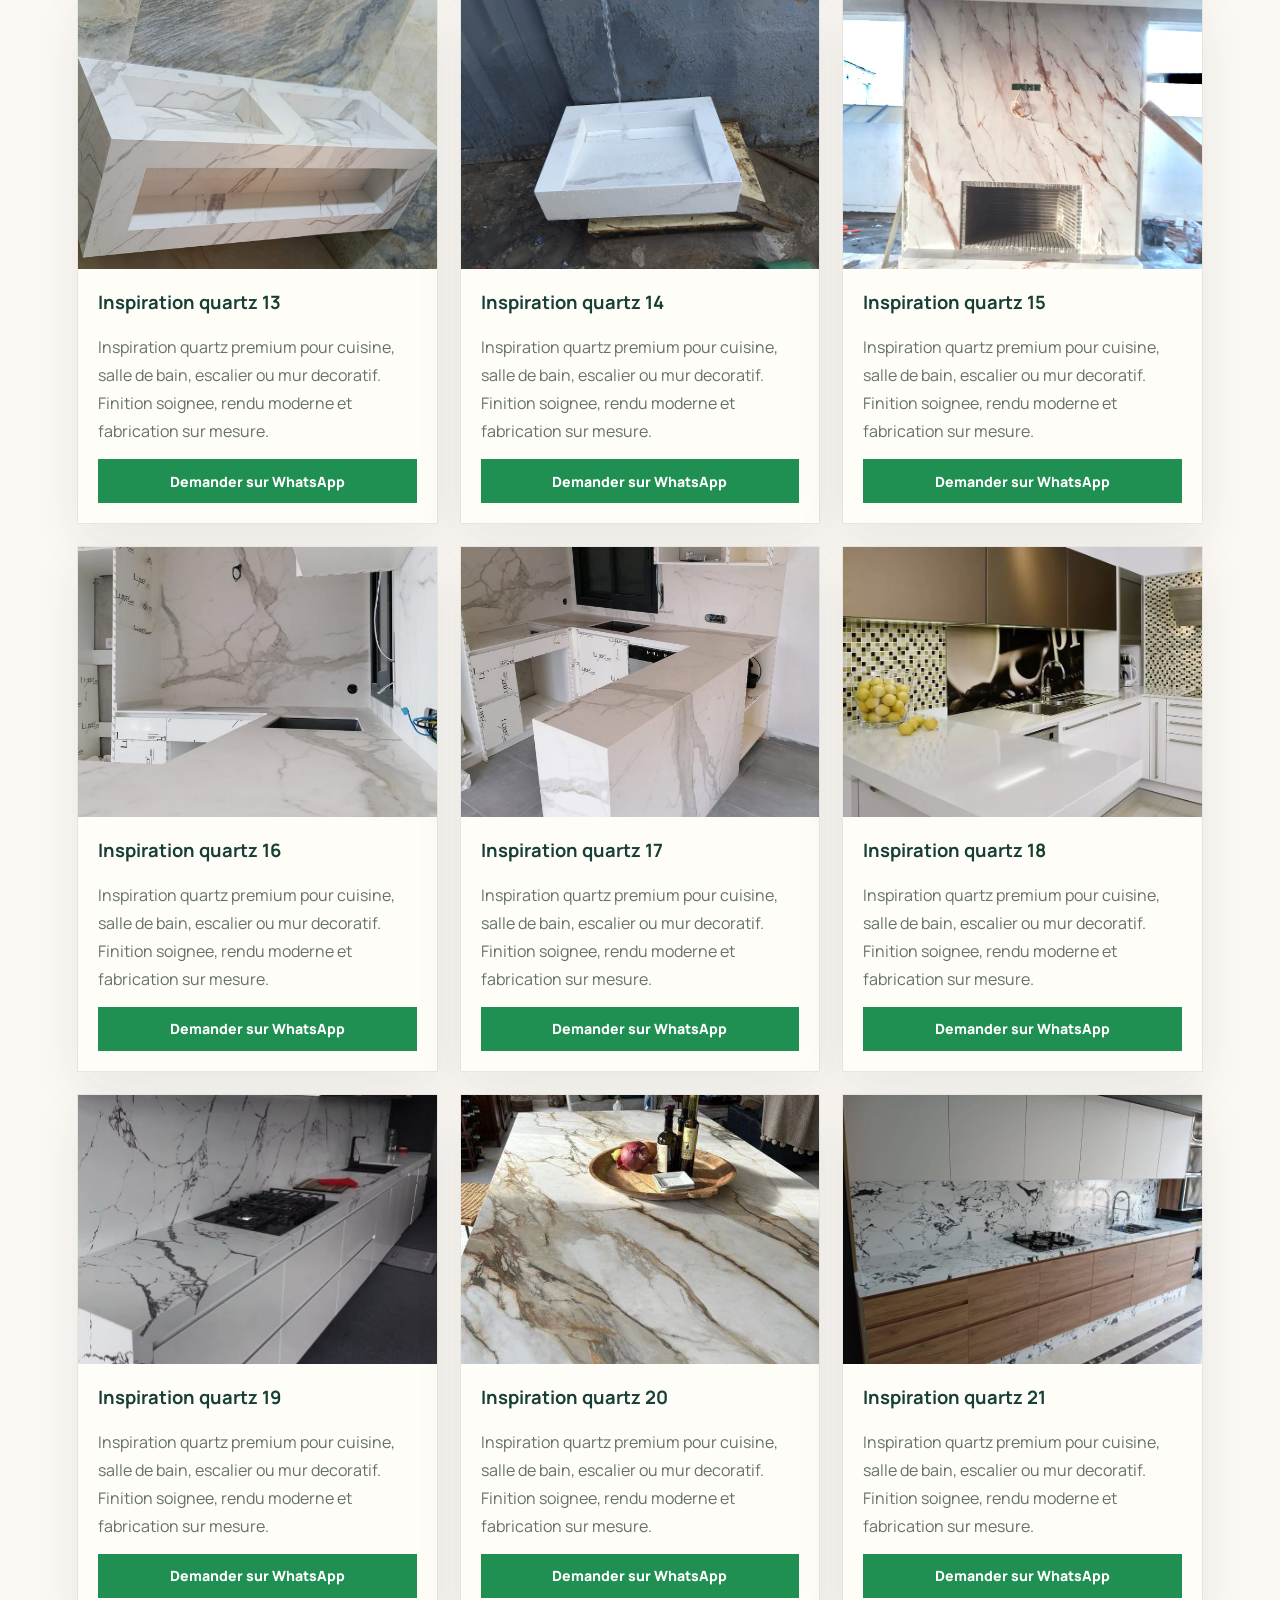
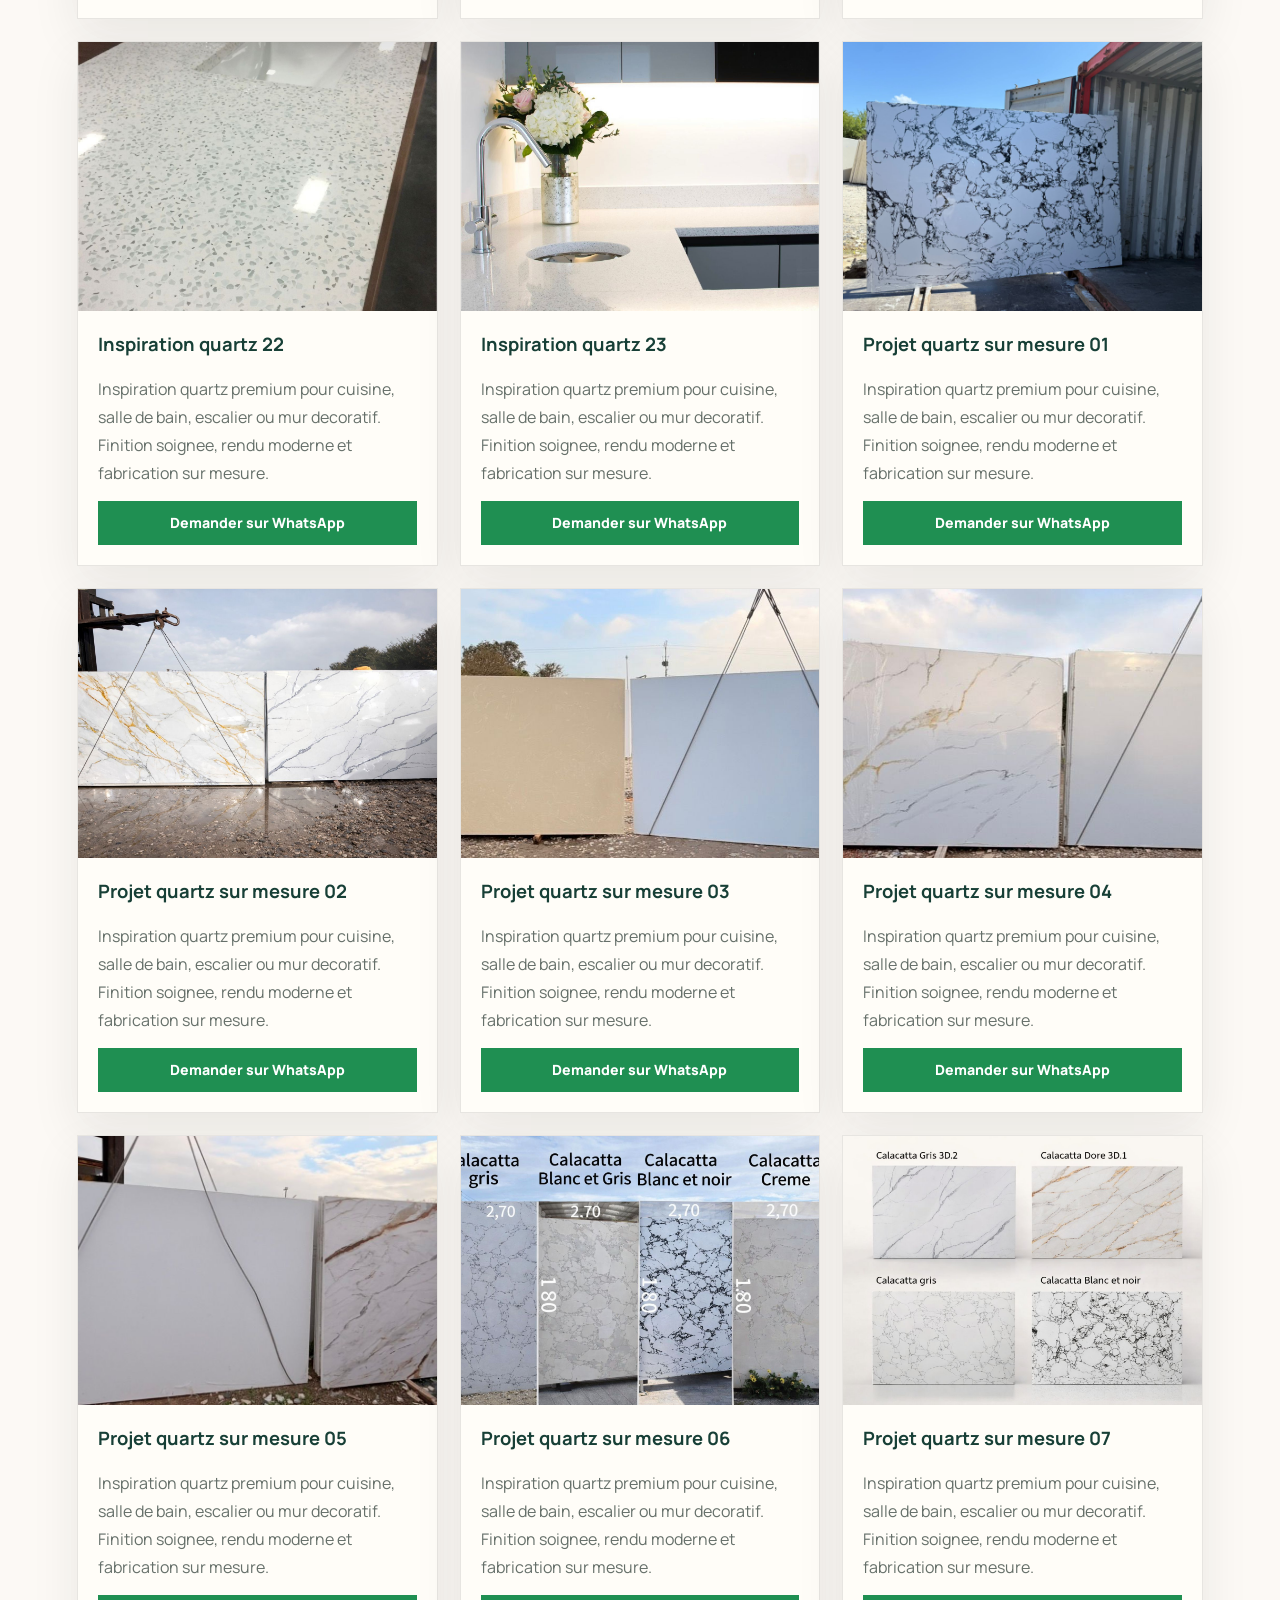
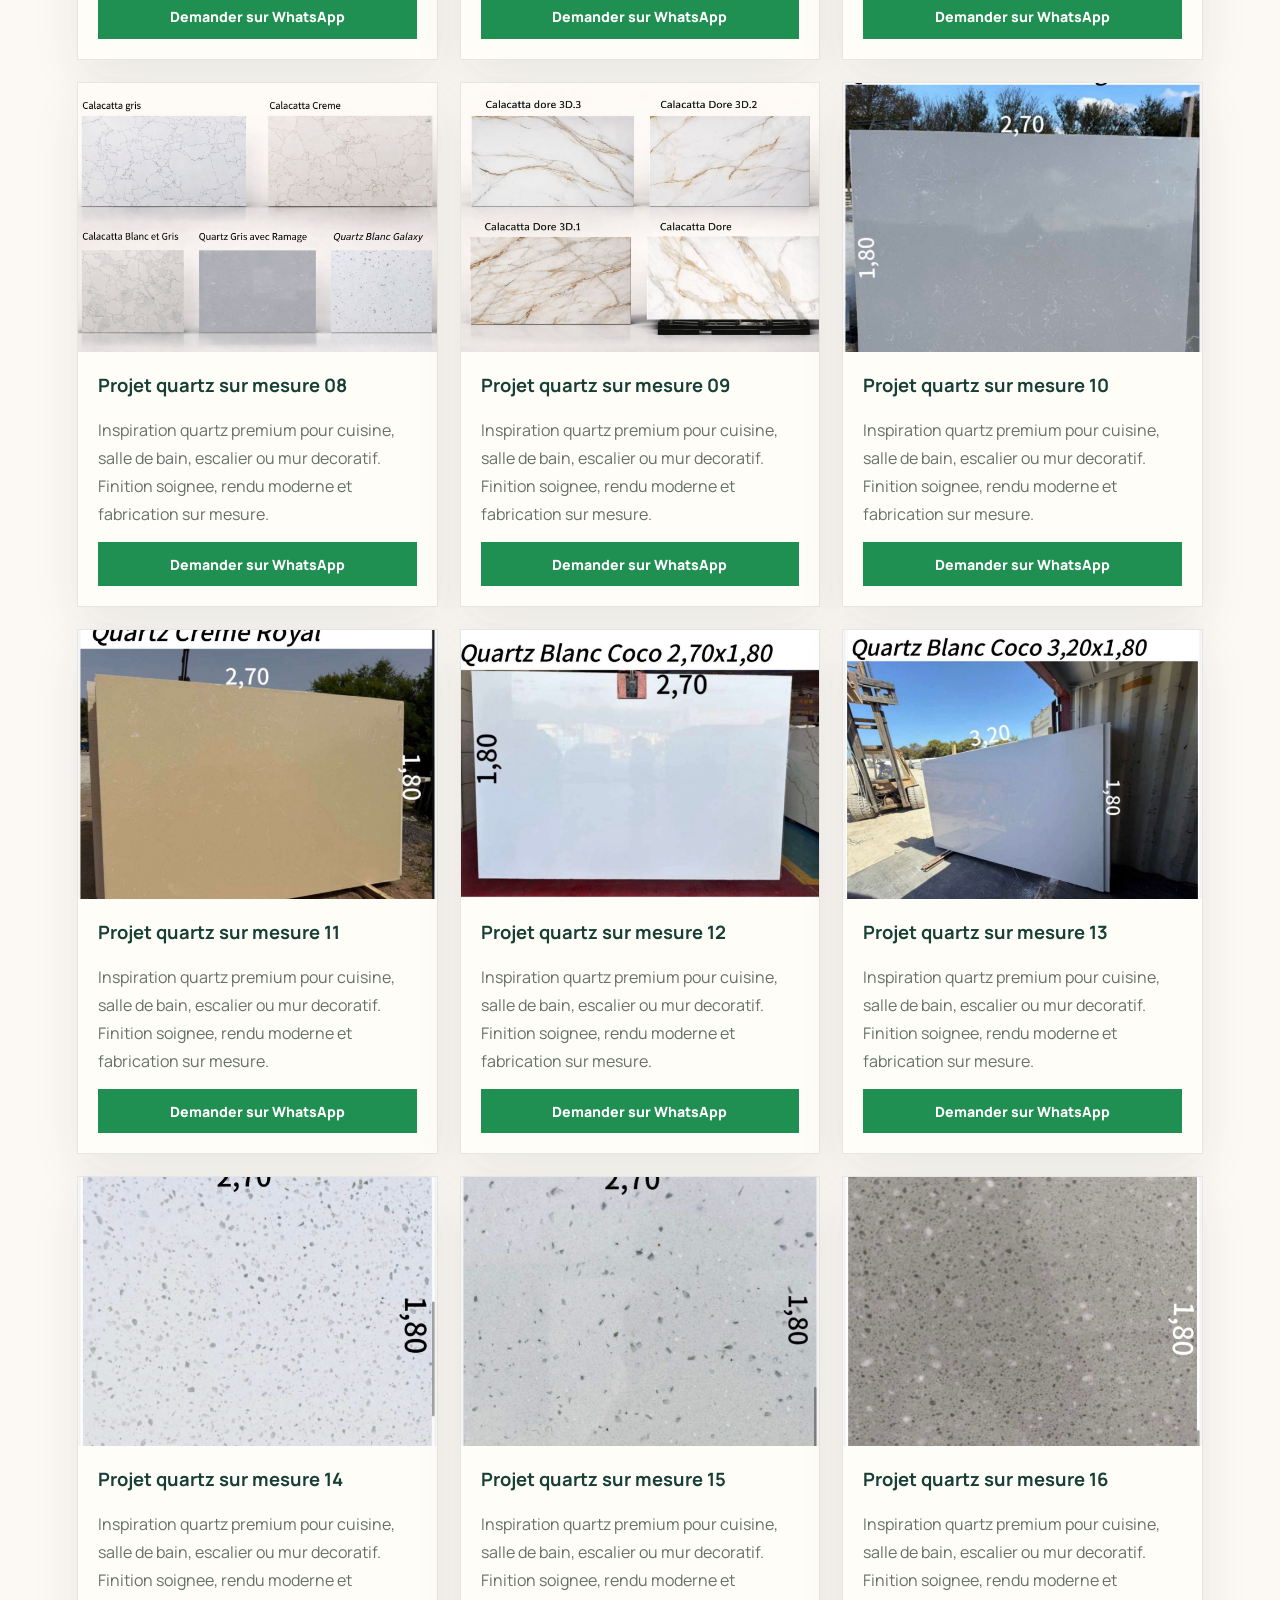
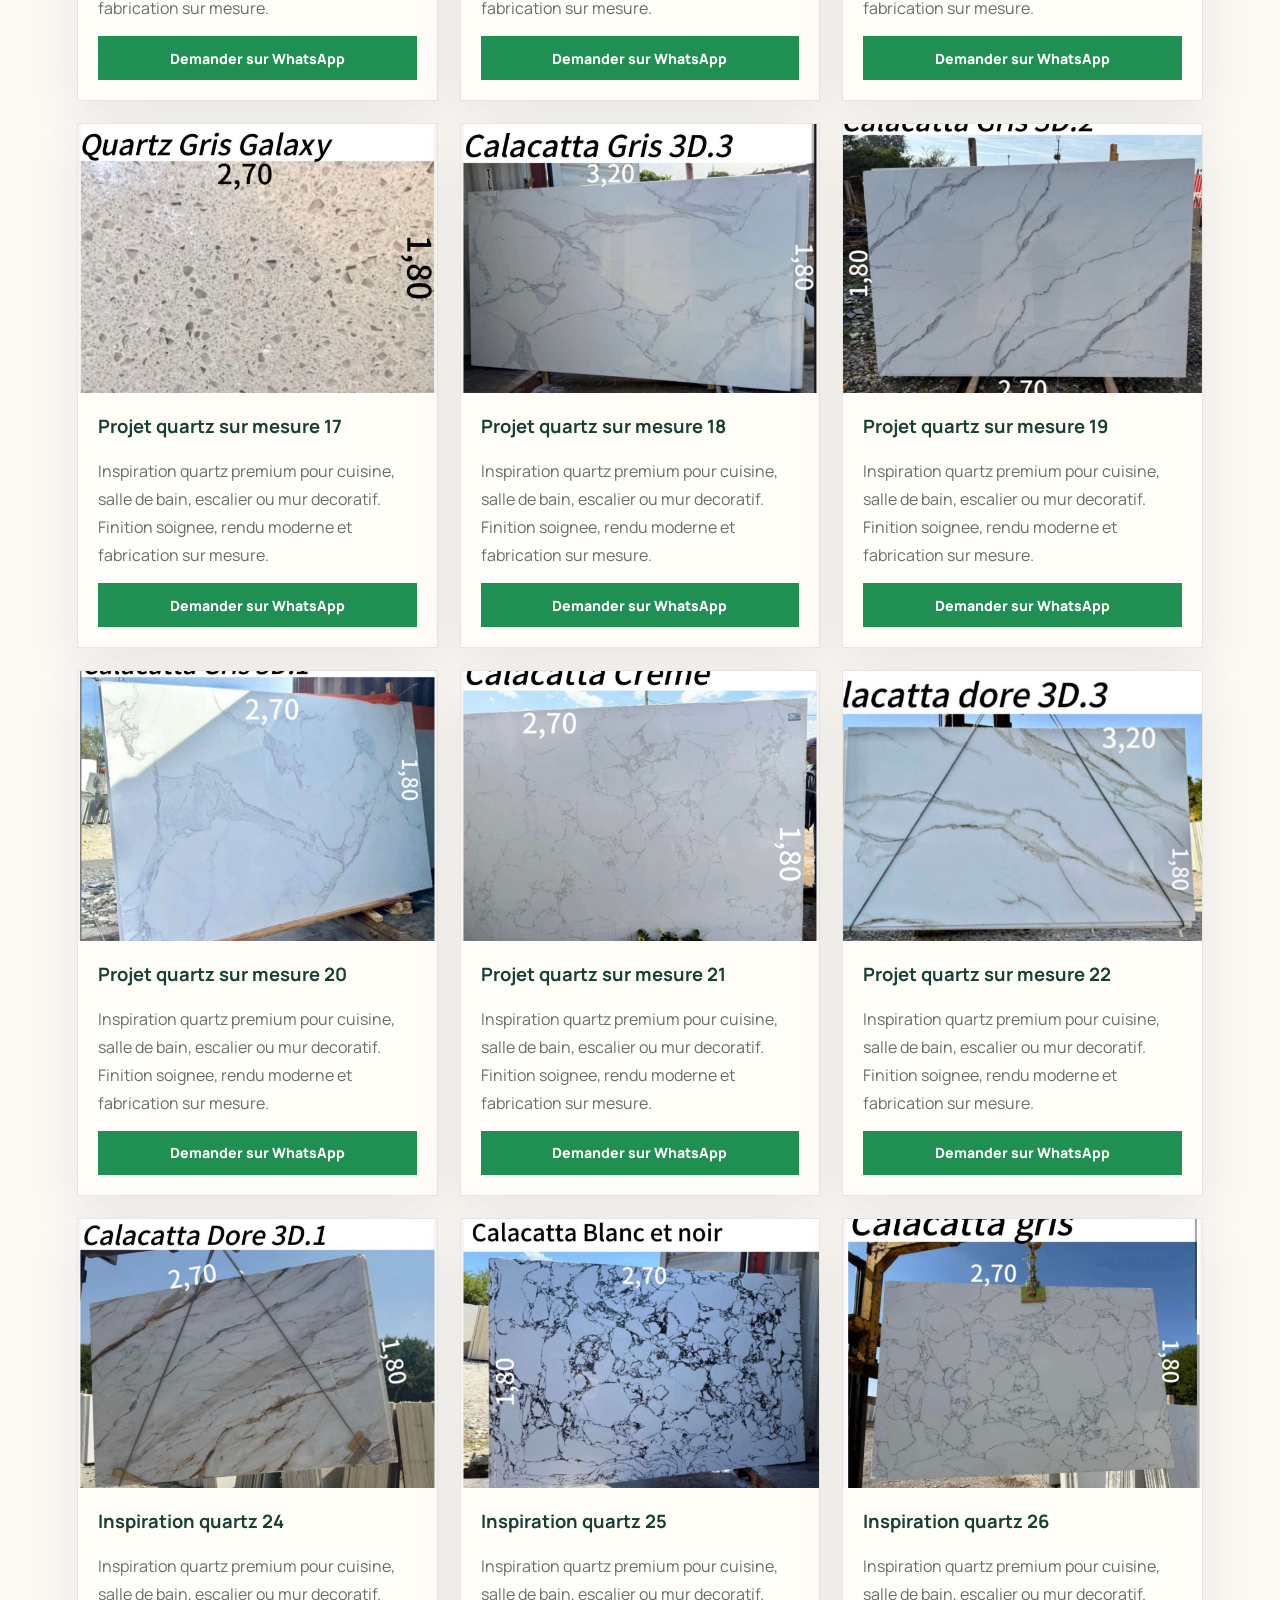
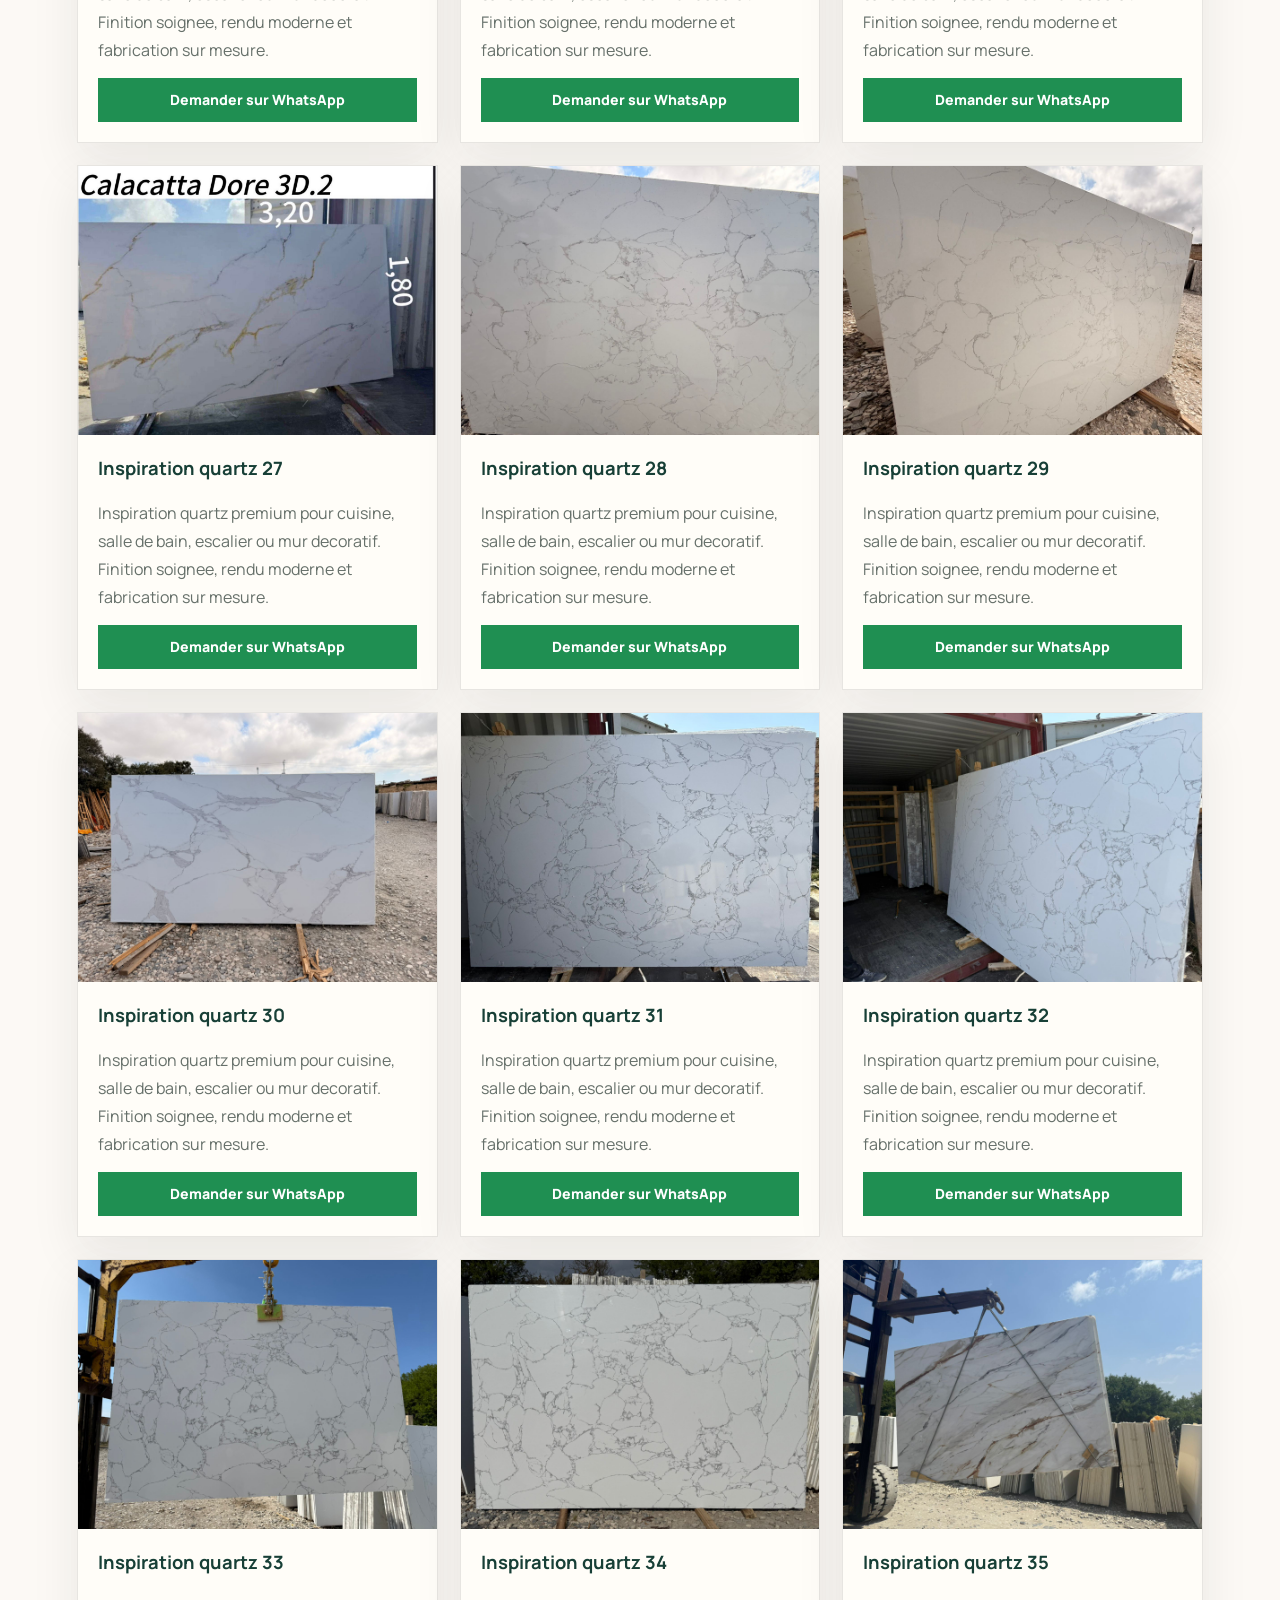
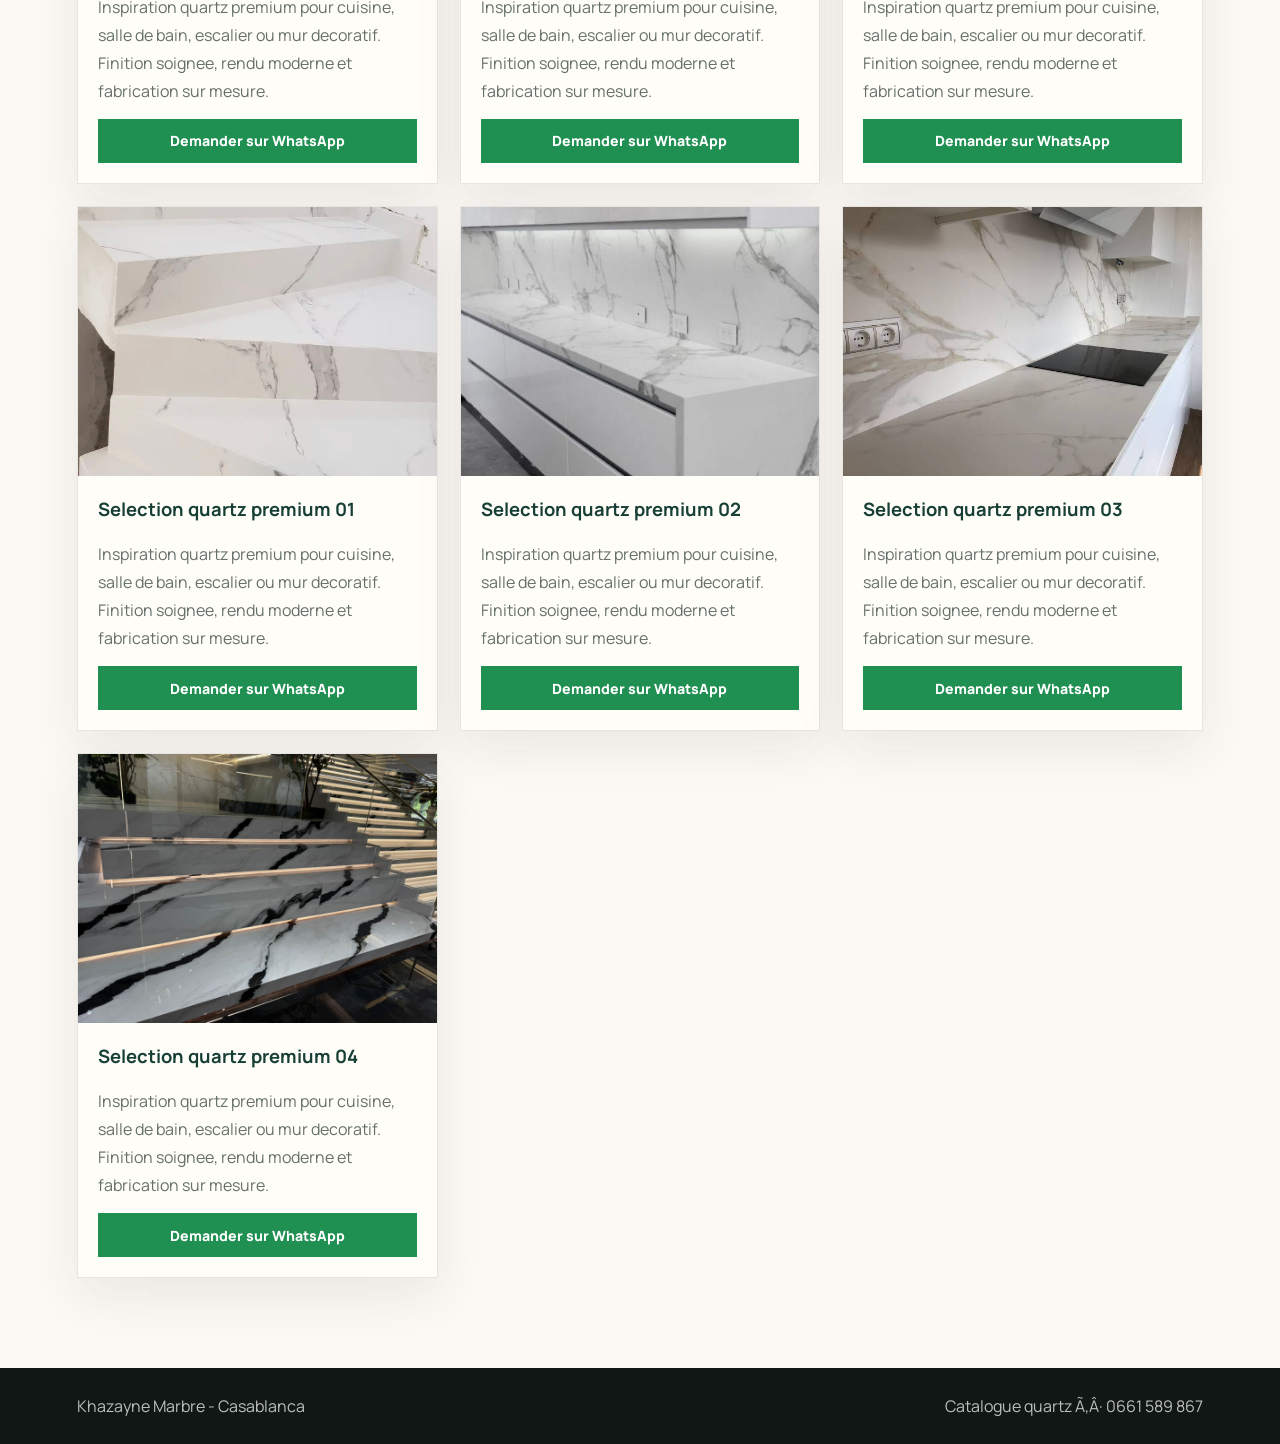
==== commit a41a2a53: "Update catalogue product cards" ====
--- a/catalogue.html
+++ b/catalogue.html
@@ -48,76 +48,74 @@
 
     <section class="catalogue-section">
       <div class="catalogue-grid photo-catalogue">
-        <article class="catalogue-item"><img src="1.jpeg" alt="Photo catalogue Khazayne Marbre 1"><div><h3>Photo catalogue 01</h3><p>Reference 1.jpeg pour projet quartz, plan de travail, escalier ou habillage mural.</p><a class="whatsapp-product" href="#" data-product="Photo catalogue 01" data-context="reference 1.jpeg du catalogue Khazayne Marbre">Demander sur WhatsApp</a></div></article>
-        <article class="catalogue-item"><img src="2.jpeg" alt="Photo catalogue Khazayne Marbre 2"><div><h3>Photo catalogue 02</h3><p>Reference 2.jpeg pour projet quartz, plan de travail, escalier ou habillage mural.</p><a class="whatsapp-product" href="#" data-product="Photo catalogue 02" data-context="reference 2.jpeg du catalogue Khazayne Marbre">Demander sur WhatsApp</a></div></article>
-        <article class="catalogue-item"><img src="3.jpeg" alt="Photo catalogue Khazayne Marbre 3"><div><h3>Photo catalogue 03</h3><p>Reference 3.jpeg pour projet quartz, plan de travail, escalier ou habillage mural.</p><a class="whatsapp-product" href="#" data-product="Photo catalogue 03" data-context="reference 3.jpeg du catalogue Khazayne Marbre">Demander sur WhatsApp</a></div></article>
-        <article class="catalogue-item"><img src="4.jpeg" alt="Photo catalogue Khazayne Marbre 4"><div><h3>Photo catalogue 04</h3><p>Reference 4.jpeg pour projet quartz, plan de travail, escalier ou habillage mural.</p><a class="whatsapp-product" href="#" data-product="Photo catalogue 04" data-context="reference 4.jpeg du catalogue Khazayne Marbre">Demander sur WhatsApp</a></div></article>
-        <article class="catalogue-item"><img src="5.jpeg" alt="Photo catalogue Khazayne Marbre 5"><div><h3>Photo catalogue 05</h3><p>Reference 5.jpeg pour projet quartz, plan de travail, escalier ou habillage mural.</p><a class="whatsapp-product" href="#" data-product="Photo catalogue 05" data-context="reference 5.jpeg du catalogue Khazayne Marbre">Demander sur WhatsApp</a></div></article>
-        <article class="catalogue-item"><img src="6.jpeg" alt="Photo catalogue Khazayne Marbre 6"><div><h3>Photo catalogue 06</h3><p>Reference 6.jpeg pour projet quartz, plan de travail, escalier ou habillage mural.</p><a class="whatsapp-product" href="#" data-product="Photo catalogue 06" data-context="reference 6.jpeg du catalogue Khazayne Marbre">Demander sur WhatsApp</a></div></article>
-        <article class="catalogue-item"><img src="7.jpeg" alt="Photo catalogue Khazayne Marbre 7"><div><h3>Photo catalogue 07</h3><p>Reference 7.jpeg pour projet quartz, plan de travail, escalier ou habillage mural.</p><a class="whatsapp-product" href="#" data-product="Photo catalogue 07" data-context="reference 7.jpeg du catalogue Khazayne Marbre">Demander sur WhatsApp</a></div></article>
-        <article class="catalogue-item"><img src="8.jpeg" alt="Photo catalogue Khazayne Marbre 8"><div><h3>Photo catalogue 08</h3><p>Reference 8.jpeg pour projet quartz, plan de travail, escalier ou habillage mural.</p><a class="whatsapp-product" href="#" data-product="Photo catalogue 08" data-context="reference 8.jpeg du catalogue Khazayne Marbre">Demander sur WhatsApp</a></div></article>
-        <article class="catalogue-item"><img src="9.jpeg" alt="Photo catalogue Khazayne Marbre 9"><div><h3>Photo catalogue 09</h3><p>Reference 9.jpeg pour projet quartz, plan de travail, escalier ou habillage mural.</p><a class="whatsapp-product" href="#" data-product="Photo catalogue 09" data-context="reference 9.jpeg du catalogue Khazayne Marbre">Demander sur WhatsApp</a></div></article>
-        <article class="catalogue-item"><img src="10.jpeg" alt="Photo catalogue Khazayne Marbre 10"><div><h3>Photo catalogue 10</h3><p>Reference 10.jpeg pour projet quartz, plan de travail, escalier ou habillage mural.</p><a class="whatsapp-product" href="#" data-product="Photo catalogue 10" data-context="reference 10.jpeg du catalogue Khazayne Marbre">Demander sur WhatsApp</a></div></article>
-        <article class="catalogue-item"><img src="11.jpeg" alt="Photo catalogue Khazayne Marbre 11"><div><h3>Photo catalogue 11</h3><p>Reference 11.jpeg pour projet quartz, plan de travail, escalier ou habillage mural.</p><a class="whatsapp-product" href="#" data-product="Photo catalogue 11" data-context="reference 11.jpeg du catalogue Khazayne Marbre">Demander sur WhatsApp</a></div></article>
-        <article class="catalogue-item"><img src="12.jpeg" alt="Photo catalogue Khazayne Marbre 12"><div><h3>Photo catalogue 12</h3><p>Reference 12.jpeg pour projet quartz, plan de travail, escalier ou habillage mural.</p><a class="whatsapp-product" href="#" data-product="Photo catalogue 12" data-context="reference 12.jpeg du catalogue Khazayne Marbre">Demander sur WhatsApp</a></div></article>
-        <article class="catalogue-item"><img src="13.jpeg" alt="Photo catalogue Khazayne Marbre 13"><div><h3>Photo catalogue 13</h3><p>Reference 13.jpeg pour projet quartz, plan de travail, escalier ou habillage mural.</p><a class="whatsapp-product" href="#" data-product="Photo catalogue 13" data-context="reference 13.jpeg du catalogue Khazayne Marbre">Demander sur WhatsApp</a></div></article>
-        <article class="catalogue-item"><img src="14.jpeg" alt="Photo catalogue Khazayne Marbre 14"><div><h3>Photo catalogue 14</h3><p>Reference 14.jpeg pour projet quartz, plan de travail, escalier ou habillage mural.</p><a class="whatsapp-product" href="#" data-product="Photo catalogue 14" data-context="reference 14.jpeg du catalogue Khazayne Marbre">Demander sur WhatsApp</a></div></article>
-        <article class="catalogue-item"><img src="15.jpeg" alt="Photo catalogue Khazayne Marbre 15"><div><h3>Photo catalogue 15</h3><p>Reference 15.jpeg pour projet quartz, plan de travail, escalier ou habillage mural.</p><a class="whatsapp-product" href="#" data-product="Photo catalogue 15" data-context="reference 15.jpeg du catalogue Khazayne Marbre">Demander sur WhatsApp</a></div></article>
-        <article class="catalogue-item"><img src="16.jpeg" alt="Photo catalogue Khazayne Marbre 16"><div><h3>Photo catalogue 16</h3><p>Reference 16.jpeg pour projet quartz, plan de travail, escalier ou habillage mural.</p><a class="whatsapp-product" href="#" data-product="Photo catalogue 16" data-context="reference 16.jpeg du catalogue Khazayne Marbre">Demander sur WhatsApp</a></div></article>
-        <article class="catalogue-item"><img src="17.jpeg" alt="Photo catalogue Khazayne Marbre 17"><div><h3>Photo catalogue 17</h3><p>Reference 17.jpeg pour projet quartz, plan de travail, escalier ou habillage mural.</p><a class="whatsapp-product" href="#" data-product="Photo catalogue 17" data-context="reference 17.jpeg du catalogue Khazayne Marbre">Demander sur WhatsApp</a></div></article>
-        <article class="catalogue-item"><img src="18.jpeg" alt="Photo catalogue Khazayne Marbre 18"><div><h3>Photo catalogue 18</h3><p>Reference 18.jpeg pour projet quartz, plan de travail, escalier ou habillage mural.</p><a class="whatsapp-product" href="#" data-product="Photo catalogue 18" data-context="reference 18.jpeg du catalogue Khazayne Marbre">Demander sur WhatsApp</a></div></article>
-        <article class="catalogue-item"><img src="19.jpeg" alt="Photo catalogue Khazayne Marbre 19"><div><h3>Photo catalogue 19</h3><p>Reference 19.jpeg pour projet quartz, plan de travail, escalier ou habillage mural.</p><a class="whatsapp-product" href="#" data-product="Photo catalogue 19" data-context="reference 19.jpeg du catalogue Khazayne Marbre">Demander sur WhatsApp</a></div></article>
-        <article class="catalogue-item"><img src="20.jpeg" alt="Photo catalogue Khazayne Marbre 20"><div><h3>Photo catalogue 20</h3><p>Reference 20.jpeg pour projet quartz, plan de travail, escalier ou habillage mural.</p><a class="whatsapp-product" href="#" data-product="Photo catalogue 20" data-context="reference 20.jpeg du catalogue Khazayne Marbre">Demander sur WhatsApp</a></div></article>
-        <article class="catalogue-item"><img src="21.jpeg" alt="Photo catalogue Khazayne Marbre 21"><div><h3>Photo catalogue 21</h3><p>Reference 21.jpeg pour projet quartz, plan de travail, escalier ou habillage mural.</p><a class="whatsapp-product" href="#" data-product="Photo catalogue 21" data-context="reference 21.jpeg du catalogue Khazayne Marbre">Demander sur WhatsApp</a></div></article>
-        <article class="catalogue-item"><img src="22.jpeg" alt="Photo catalogue Khazayne Marbre 22"><div><h3>Photo catalogue 22</h3><p>Reference 22.jpeg pour projet quartz, plan de travail, escalier ou habillage mural.</p><a class="whatsapp-product" href="#" data-product="Photo catalogue 22" data-context="reference 22.jpeg du catalogue Khazayne Marbre">Demander sur WhatsApp</a></div></article>
-        <article class="catalogue-item"><img src="23.jpeg" alt="Photo catalogue Khazayne Marbre 23"><div><h3>Photo catalogue 23</h3><p>Reference 23.jpeg pour projet quartz, plan de travail, escalier ou habillage mural.</p><a class="whatsapp-product" href="#" data-product="Photo catalogue 23" data-context="reference 23.jpeg du catalogue Khazayne Marbre">Demander sur WhatsApp</a></div></article>
-        <article class="catalogue-item"><img src="1a.jpeg" alt="Nouvelle photo catalogue Khazayne Marbre 1"><div><h3>Nouvelle photo 01</h3><p>Reference 1a.jpeg pour projet quartz, plan de travail, escalier ou habillage mural.</p><a class="whatsapp-product" href="#" data-product="Nouvelle photo 01" data-context="reference 1a.jpeg du catalogue Khazayne Marbre">Demander sur WhatsApp</a></div></article>
-        <article class="catalogue-item"><img src="2b.jpeg" alt="Nouvelle photo catalogue Khazayne Marbre 2"><div><h3>Nouvelle photo 02</h3><p>Reference 2b.jpeg pour projet quartz, plan de travail, escalier ou habillage mural.</p><a class="whatsapp-product" href="#" data-product="Nouvelle photo 02" data-context="reference 2b.jpeg du catalogue Khazayne Marbre">Demander sur WhatsApp</a></div></article>
-        <article class="catalogue-item"><img src="3c.jpeg" alt="Nouvelle photo catalogue Khazayne Marbre 3"><div><h3>Nouvelle photo 03</h3><p>Reference 3c.jpeg pour projet quartz, plan de travail, escalier ou habillage mural.</p><a class="whatsapp-product" href="#" data-product="Nouvelle photo 03" data-context="reference 3c.jpeg du catalogue Khazayne Marbre">Demander sur WhatsApp</a></div></article>
-        <article class="catalogue-item"><img src="4d.jpeg" alt="Nouvelle photo catalogue Khazayne Marbre 4"><div><h3>Nouvelle photo 04</h3><p>Reference 4d.jpeg pour projet quartz, plan de travail, escalier ou habillage mural.</p><a class="whatsapp-product" href="#" data-product="Nouvelle photo 04" data-context="reference 4d.jpeg du catalogue Khazayne Marbre">Demander sur WhatsApp</a></div></article>
-        <article class="catalogue-item"><img src="5e.jpeg" alt="Nouvelle photo catalogue Khazayne Marbre 5"><div><h3>Nouvelle photo 05</h3><p>Reference 5e.jpeg pour projet quartz, plan de travail, escalier ou habillage mural.</p><a class="whatsapp-product" href="#" data-product="Nouvelle photo 05" data-context="reference 5e.jpeg du catalogue Khazayne Marbre">Demander sur WhatsApp</a></div></article>
-        <article class="catalogue-item"><img src="6f.jpeg" alt="Nouvelle photo catalogue Khazayne Marbre 6"><div><h3>Nouvelle photo 06</h3><p>Reference 6f.jpeg pour projet quartz, plan de travail, escalier ou habillage mural.</p><a class="whatsapp-product" href="#" data-product="Nouvelle photo 06" data-context="reference 6f.jpeg du catalogue Khazayne Marbre">Demander sur WhatsApp</a></div></article>
-        <article class="catalogue-item"><img src="7g.jpeg" alt="Nouvelle photo catalogue Khazayne Marbre 7"><div><h3>Nouvelle photo 07</h3><p>Reference 7g.jpeg pour projet quartz, plan de travail, escalier ou habillage mural.</p><a class="whatsapp-product" href="#" data-product="Nouvelle photo 07" data-context="reference 7g.jpeg du catalogue Khazayne Marbre">Demander sur WhatsApp</a></div></article>
-        <article class="catalogue-item"><img src="8h.jpeg" alt="Nouvelle photo catalogue Khazayne Marbre 8"><div><h3>Nouvelle photo 08</h3><p>Reference 8h.jpeg pour projet quartz, plan de travail, escalier ou habillage mural.</p><a class="whatsapp-product" href="#" data-product="Nouvelle photo 08" data-context="reference 8h.jpeg du catalogue Khazayne Marbre">Demander sur WhatsApp</a></div></article>
-        <article class="catalogue-item"><img src="9i.jpeg" alt="Nouvelle photo catalogue Khazayne Marbre 9"><div><h3>Nouvelle photo 09</h3><p>Reference 9i.jpeg pour projet quartz, plan de travail, escalier ou habillage mural.</p><a class="whatsapp-product" href="#" data-product="Nouvelle photo 09" data-context="reference 9i.jpeg du catalogue Khazayne Marbre">Demander sur WhatsApp</a></div></article>
-        <article class="catalogue-item"><img src="10j.jpeg" alt="Nouvelle photo catalogue Khazayne Marbre 10"><div><h3>Nouvelle photo 10</h3><p>Reference 10j.jpeg pour projet quartz, plan de travail, escalier ou habillage mural.</p><a class="whatsapp-product" href="#" data-product="Nouvelle photo 10" data-context="reference 10j.jpeg du catalogue Khazayne Marbre">Demander sur WhatsApp</a></div></article>
-        <article class="catalogue-item"><img src="11k.jpeg" alt="Nouvelle photo catalogue Khazayne Marbre 11"><div><h3>Nouvelle photo 11</h3><p>Reference 11k.jpeg pour projet quartz, plan de travail, escalier ou habillage mural.</p><a class="whatsapp-product" href="#" data-product="Nouvelle photo 11" data-context="reference 11k.jpeg du catalogue Khazayne Marbre">Demander sur WhatsApp</a></div></article>
-        <article class="catalogue-item"><img src="12l.jpeg" alt="Nouvelle photo catalogue Khazayne Marbre 12"><div><h3>Nouvelle photo 12</h3><p>Reference 12l.jpeg pour projet quartz, plan de travail, escalier ou habillage mural.</p><a class="whatsapp-product" href="#" data-product="Nouvelle photo 12" data-context="reference 12l.jpeg du catalogue Khazayne Marbre">Demander sur WhatsApp</a></div></article>
-        <article class="catalogue-item"><img src="13m.jpeg" alt="Nouvelle photo catalogue Khazayne Marbre 13"><div><h3>Nouvelle photo 13</h3><p>Reference 13m.jpeg pour projet quartz, plan de travail, escalier ou habillage mural.</p><a class="whatsapp-product" href="#" data-product="Nouvelle photo 13" data-context="reference 13m.jpeg du catalogue Khazayne Marbre">Demander sur WhatsApp</a></div></article>
-        <article class="catalogue-item"><img src="14n.jpeg" alt="Nouvelle photo catalogue Khazayne Marbre 14"><div><h3>Nouvelle photo 14</h3><p>Reference 14n.jpeg pour projet quartz, plan de travail, escalier ou habillage mural.</p><a class="whatsapp-product" href="#" data-product="Nouvelle photo 14" data-context="reference 14n.jpeg du catalogue Khazayne Marbre">Demander sur WhatsApp</a></div></article>
-        <article class="catalogue-item"><img src="15o.jpeg" alt="Nouvelle photo catalogue Khazayne Marbre 15"><div><h3>Nouvelle photo 15</h3><p>Reference 15o.jpeg pour projet quartz, plan de travail, escalier ou habillage mural.</p><a class="whatsapp-product" href="#" data-product="Nouvelle photo 15" data-context="reference 15o.jpeg du catalogue Khazayne Marbre">Demander sur WhatsApp</a></div></article>
-        <article class="catalogue-item"><img src="16p.jpeg" alt="Nouvelle photo catalogue Khazayne Marbre 16"><div><h3>Nouvelle photo 16</h3><p>Reference 16p.jpeg pour projet quartz, plan de travail, escalier ou habillage mural.</p><a class="whatsapp-product" href="#" data-product="Nouvelle photo 16" data-context="reference 16p.jpeg du catalogue Khazayne Marbre">Demander sur WhatsApp</a></div></article>
-        <article class="catalogue-item"><img src="q.jpeg" alt="Nouvelle photo catalogue Khazayne Marbre q"><div><h3>Nouvelle photo 17</h3><p>Reference q.jpeg pour projet quartz, plan de travail, escalier ou habillage mural.</p><a class="whatsapp-product" href="#" data-product="Nouvelle photo 17" data-context="reference q.jpeg du catalogue Khazayne Marbre">Demander sur WhatsApp</a></div></article>
-        <article class="catalogue-item"><img src="r.jpeg" alt="Nouvelle photo catalogue Khazayne Marbre r"><div><h3>Nouvelle photo 18</h3><p>Reference r.jpeg pour projet quartz, plan de travail, escalier ou habillage mural.</p><a class="whatsapp-product" href="#" data-product="Nouvelle photo 18" data-context="reference r.jpeg du catalogue Khazayne Marbre">Demander sur WhatsApp</a></div></article>
-        <article class="catalogue-item"><img src="s.jpeg" alt="Nouvelle photo catalogue Khazayne Marbre s"><div><h3>Nouvelle photo 19</h3><p>Reference s.jpeg pour projet quartz, plan de travail, escalier ou habillage mural.</p><a class="whatsapp-product" href="#" data-product="Nouvelle photo 19" data-context="reference s.jpeg du catalogue Khazayne Marbre">Demander sur WhatsApp</a></div></article>
-        <article class="catalogue-item"><img src="t.jpeg" alt="Nouvelle photo catalogue Khazayne Marbre t"><div><h3>Nouvelle photo 20</h3><p>Reference t.jpeg pour projet quartz, plan de travail, escalier ou habillage mural.</p><a class="whatsapp-product" href="#" data-product="Nouvelle photo 20" data-context="reference t.jpeg du catalogue Khazayne Marbre">Demander sur WhatsApp</a></div></article>
-        <article class="catalogue-item"><img src="w.jpeg" alt="Nouvelle photo catalogue Khazayne Marbre w"><div><h3>Nouvelle photo 21</h3><p>Reference w.jpeg pour projet quartz, plan de travail, escalier ou habillage mural.</p><a class="whatsapp-product" href="#" data-product="Nouvelle photo 21" data-context="reference w.jpeg du catalogue Khazayne Marbre">Demander sur WhatsApp</a></div></article>
-        <article class="catalogue-item"><img src="x.jpeg" alt="Nouvelle photo catalogue Khazayne Marbre x"><div><h3>Nouvelle photo 22</h3><p>Reference x.jpeg pour projet quartz, plan de travail, escalier ou habillage mural.</p><a class="whatsapp-product" href="#" data-product="Nouvelle photo 22" data-context="reference x.jpeg du catalogue Khazayne Marbre">Demander sur WhatsApp</a></div></article>
-        <article class="catalogue-item"><img src="25.jpeg" alt="Photo catalogue Khazayne Marbre 25"><div><h3>Photo catalogue 25</h3><p>Reference 25.jpeg pour projet quartz, plan de travail, escalier ou habillage mural.</p><a class="whatsapp-product" href="#" data-product="Photo catalogue 25" data-context="reference 25.jpeg du catalogue Khazayne Marbre">Demander sur WhatsApp</a></div></article>
-        <article class="catalogue-item"><img src="26.jpeg" alt="Photo catalogue Khazayne Marbre 26"><div><h3>Photo catalogue 26</h3><p>Reference 26.jpeg pour projet quartz, plan de travail, escalier ou habillage mural.</p><a class="whatsapp-product" href="#" data-product="Photo catalogue 26" data-context="reference 26.jpeg du catalogue Khazayne Marbre">Demander sur WhatsApp</a></div></article>
-        <article class="catalogue-item"><img src="27.jpeg" alt="Photo catalogue Khazayne Marbre 27"><div><h3>Photo catalogue 27</h3><p>Reference 27.jpeg pour projet quartz, plan de travail, escalier ou habillage mural.</p><a class="whatsapp-product" href="#" data-product="Photo catalogue 27" data-context="reference 27.jpeg du catalogue Khazayne Marbre">Demander sur WhatsApp</a></div></article>
-        <article class="catalogue-item"><img src="28.jpeg" alt="Photo catalogue Khazayne Marbre 28"><div><h3>Photo catalogue 28</h3><p>Reference 28.jpeg pour projet quartz, plan de travail, escalier ou habillage mural.</p><a class="whatsapp-product" href="#" data-product="Photo catalogue 28" data-context="reference 28.jpeg du catalogue Khazayne Marbre">Demander sur WhatsApp</a></div></article>
-        <article class="catalogue-item"><img src="29.jpeg" alt="Photo catalogue Khazayne Marbre 29"><div><h3>Photo catalogue 29</h3><p>Reference 29.jpeg pour projet quartz, plan de travail, escalier ou habillage mural.</p><a class="whatsapp-product" href="#" data-product="Photo catalogue 29" data-context="reference 29.jpeg du catalogue Khazayne Marbre">Demander sur WhatsApp</a></div></article>
-        <article class="catalogue-item"><img src="30.jpeg" alt="Photo catalogue Khazayne Marbre 30"><div><h3>Photo catalogue 30</h3><p>Reference 30.jpeg pour projet quartz, plan de travail, escalier ou habillage mural.</p><a class="whatsapp-product" href="#" data-product="Photo catalogue 30" data-context="reference 30.jpeg du catalogue Khazayne Marbre">Demander sur WhatsApp</a></div></article>
-        <article class="catalogue-item"><img src="31.jpeg" alt="Photo catalogue Khazayne Marbre 31"><div><h3>Photo catalogue 31</h3><p>Reference 31.jpeg pour projet quartz, plan de travail, escalier ou habillage mural.</p><a class="whatsapp-product" href="#" data-product="Photo catalogue 31" data-context="reference 31.jpeg du catalogue Khazayne Marbre">Demander sur WhatsApp</a></div></article>
-        <article class="catalogue-item"><img src="32.jpeg" alt="Photo catalogue Khazayne Marbre 32"><div><h3>Photo catalogue 32</h3><p>Reference 32.jpeg pour projet quartz, plan de travail, escalier ou habillage mural.</p><a class="whatsapp-product" href="#" data-product="Photo catalogue 32" data-context="reference 32.jpeg du catalogue Khazayne Marbre">Demander sur WhatsApp</a></div></article>
-        <article class="catalogue-item"><img src="33.jpeg" alt="Photo catalogue Khazayne Marbre 33"><div><h3>Photo catalogue 33</h3><p>Reference 33.jpeg pour projet quartz, plan de travail, escalier ou habillage mural.</p><a class="whatsapp-product" href="#" data-product="Photo catalogue 33" data-context="reference 33.jpeg du catalogue Khazayne Marbre">Demander sur WhatsApp</a></div></article>
-        <article class="catalogue-item"><img src="34.jpeg" alt="Photo catalogue Khazayne Marbre 34"><div><h3>Photo catalogue 34</h3><p>Reference 34.jpeg pour projet quartz, plan de travail, escalier ou habillage mural.</p><a class="whatsapp-product" href="#" data-product="Photo catalogue 34" data-context="reference 34.jpeg du catalogue Khazayne Marbre">Demander sur WhatsApp</a></div></article>
-        <article class="catalogue-item"><img src="35.jpeg" alt="Photo catalogue Khazayne Marbre 35"><div><h3>Photo catalogue 35</h3><p>Reference 35.jpeg pour projet quartz, plan de travail, escalier ou habillage mural.</p><a class="whatsapp-product" href="#" data-product="Photo catalogue 35" data-context="reference 35.jpeg du catalogue Khazayne Marbre">Demander sur WhatsApp</a></div></article>
-        <article class="catalogue-item"><img src="36.jpeg" alt="Photo catalogue Khazayne Marbre 36"><div><h3>Photo catalogue 36</h3><p>Reference 36.jpeg pour projet quartz, plan de travail, escalier ou habillage mural.</p><a class="whatsapp-product" href="#" data-product="Photo catalogue 36" data-context="reference 36.jpeg du catalogue Khazayne Marbre">Demander sur WhatsApp</a></div></article>
-        <article class="catalogue-item"><img src="110.jpeg" alt="Photo catalogue Khazayne Marbre 110"><div><h3>Photo catalogue 110</h3><p>Reference 110.jpeg pour projet quartz, plan de travail, escalier ou habillage mural.</p><a class="whatsapp-product" href="#" data-product="Photo catalogue 110" data-context="reference 110.jpeg du catalogue Khazayne Marbre">Demander sur WhatsApp</a></div></article>
-        <article class="catalogue-item"><img src="111.jpeg" alt="Photo catalogue Khazayne Marbre 111"><div><h3>Photo catalogue 111</h3><p>Reference 111.jpeg pour projet quartz, plan de travail, escalier ou habillage mural.</p><a class="whatsapp-product" href="#" data-product="Photo catalogue 111" data-context="reference 111.jpeg du catalogue Khazayne Marbre">Demander sur WhatsApp</a></div></article>
-        <article class="catalogue-item"><img src="qurtz 1.jpeg" alt="Photo catalogue Khazayne Marbre quartz 1"><div><h3>Quartz selection 01</h3><p>Reference qurtz 1.jpeg pour projet quartz, plan de travail, escalier ou habillage mural.</p><a class="whatsapp-product" href="#" data-product="Quartz selection 01" data-context="reference qurtz 1.jpeg du catalogue Khazayne Marbre">Demander sur WhatsApp</a></div></article>
-        <article class="catalogue-item"><img src="quart2.jpeg" alt="Photo catalogue Khazayne Marbre quartz 2"><div><h3>Quartz selection 02</h3><p>Reference quart2.jpeg pour projet quartz, plan de travail, escalier ou habillage mural.</p><a class="whatsapp-product" href="#" data-product="Quartz selection 02" data-context="reference quart2.jpeg du catalogue Khazayne Marbre">Demander sur WhatsApp</a></div></article>
-        <article class="catalogue-item"><img src="quartz 3.jpeg" alt="Photo catalogue Khazayne Marbre quartz 3"><div><h3>Quartz selection 03</h3><p>Reference quartz 3.jpeg pour projet quartz, plan de travail, escalier ou habillage mural.</p><a class="whatsapp-product" href="#" data-product="Quartz selection 03" data-context="reference quartz 3.jpeg du catalogue Khazayne Marbre">Demander sur WhatsApp</a></div></article>
-        <article class="catalogue-item"><img src="quartz 4.jpeg" alt="Photo catalogue Khazayne Marbre quartz 4"><div><h3>Quartz selection 04</h3><p>Reference quartz 4.jpeg pour projet quartz, plan de travail, escalier ou habillage mural.</p><a class="whatsapp-product" href="#" data-product="Quartz selection 04" data-context="reference quartz 4.jpeg du catalogue Khazayne Marbre">Demander sur WhatsApp</a></div></article>
+        <article class="catalogue-item"><img src="1.jpeg" alt="Inspiration quartz 01 - Khazayne Marbre"><div><h3>Inspiration quartz 01</h3><p>Inspiration quartz premium pour cuisine, salle de bain, escalier ou mur decoratif. Finition soignee, rendu moderne et fabrication sur mesure.</p><a class="whatsapp-product" href="#" data-product="Inspiration quartz 01" data-context="reference 1.jpeg du catalogue Khazayne Marbre">Demander sur WhatsApp</a></div></article>
+        <article class="catalogue-item"><img src="2.jpeg" alt="Inspiration quartz 02 - Khazayne Marbre"><div><h3>Inspiration quartz 02</h3><p>Inspiration quartz premium pour cuisine, salle de bain, escalier ou mur decoratif. Finition soignee, rendu moderne et fabrication sur mesure.</p><a class="whatsapp-product" href="#" data-product="Inspiration quartz 02" data-context="reference 2.jpeg du catalogue Khazayne Marbre">Demander sur WhatsApp</a></div></article>
+        <article class="catalogue-item"><img src="3.jpeg" alt="Inspiration quartz 03 - Khazayne Marbre"><div><h3>Inspiration quartz 03</h3><p>Inspiration quartz premium pour cuisine, salle de bain, escalier ou mur decoratif. Finition soignee, rendu moderne et fabrication sur mesure.</p><a class="whatsapp-product" href="#" data-product="Inspiration quartz 03" data-context="reference 3.jpeg du catalogue Khazayne Marbre">Demander sur WhatsApp</a></div></article>
+        <article class="catalogue-item"><img src="4.jpeg" alt="Inspiration quartz 04 - Khazayne Marbre"><div><h3>Inspiration quartz 04</h3><p>Inspiration quartz premium pour cuisine, salle de bain, escalier ou mur decoratif. Finition soignee, rendu moderne et fabrication sur mesure.</p><a class="whatsapp-product" href="#" data-product="Inspiration quartz 04" data-context="reference 4.jpeg du catalogue Khazayne Marbre">Demander sur WhatsApp</a></div></article>
+        <article class="catalogue-item"><img src="5.jpeg" alt="Inspiration quartz 05 - Khazayne Marbre"><div><h3>Inspiration quartz 05</h3><p>Inspiration quartz premium pour cuisine, salle de bain, escalier ou mur decoratif. Finition soignee, rendu moderne et fabrication sur mesure.</p><a class="whatsapp-product" href="#" data-product="Inspiration quartz 05" data-context="reference 5.jpeg du catalogue Khazayne Marbre">Demander sur WhatsApp</a></div></article>
+        <article class="catalogue-item"><img src="6.jpeg" alt="Inspiration quartz 06 - Khazayne Marbre"><div><h3>Inspiration quartz 06</h3><p>Inspiration quartz premium pour cuisine, salle de bain, escalier ou mur decoratif. Finition soignee, rendu moderne et fabrication sur mesure.</p><a class="whatsapp-product" href="#" data-product="Inspiration quartz 06" data-context="reference 6.jpeg du catalogue Khazayne Marbre">Demander sur WhatsApp</a></div></article>
+        <article class="catalogue-item"><img src="7.jpeg" alt="Inspiration quartz 07 - Khazayne Marbre"><div><h3>Inspiration quartz 07</h3><p>Inspiration quartz premium pour cuisine, salle de bain, escalier ou mur decoratif. Finition soignee, rendu moderne et fabrication sur mesure.</p><a class="whatsapp-product" href="#" data-product="Inspiration quartz 07" data-context="reference 7.jpeg du catalogue Khazayne Marbre">Demander sur WhatsApp</a></div></article>
+        <article class="catalogue-item"><img src="8.jpeg" alt="Inspiration quartz 08 - Khazayne Marbre"><div><h3>Inspiration quartz 08</h3><p>Inspiration quartz premium pour cuisine, salle de bain, escalier ou mur decoratif. Finition soignee, rendu moderne et fabrication sur mesure.</p><a class="whatsapp-product" href="#" data-product="Inspiration quartz 08" data-context="reference 8.jpeg du catalogue Khazayne Marbre">Demander sur WhatsApp</a></div></article>
+        <article class="catalogue-item"><img src="9.jpeg" alt="Inspiration quartz 09 - Khazayne Marbre"><div><h3>Inspiration quartz 09</h3><p>Inspiration quartz premium pour cuisine, salle de bain, escalier ou mur decoratif. Finition soignee, rendu moderne et fabrication sur mesure.</p><a class="whatsapp-product" href="#" data-product="Inspiration quartz 09" data-context="reference 9.jpeg du catalogue Khazayne Marbre">Demander sur WhatsApp</a></div></article>
+        <article class="catalogue-item"><img src="10.jpeg" alt="Inspiration quartz 10 - Khazayne Marbre"><div><h3>Inspiration quartz 10</h3><p>Inspiration quartz premium pour cuisine, salle de bain, escalier ou mur decoratif. Finition soignee, rendu moderne et fabrication sur mesure.</p><a class="whatsapp-product" href="#" data-product="Inspiration quartz 10" data-context="reference 10.jpeg du catalogue Khazayne Marbre">Demander sur WhatsApp</a></div></article>
+        <article class="catalogue-item"><img src="11.jpeg" alt="Inspiration quartz 11 - Khazayne Marbre"><div><h3>Inspiration quartz 11</h3><p>Inspiration quartz premium pour cuisine, salle de bain, escalier ou mur decoratif. Finition soignee, rendu moderne et fabrication sur mesure.</p><a class="whatsapp-product" href="#" data-product="Inspiration quartz 11" data-context="reference 11.jpeg du catalogue Khazayne Marbre">Demander sur WhatsApp</a></div></article>
+        <article class="catalogue-item"><img src="12.jpeg" alt="Inspiration quartz 12 - Khazayne Marbre"><div><h3>Inspiration quartz 12</h3><p>Inspiration quartz premium pour cuisine, salle de bain, escalier ou mur decoratif. Finition soignee, rendu moderne et fabrication sur mesure.</p><a class="whatsapp-product" href="#" data-product="Inspiration quartz 12" data-context="reference 12.jpeg du catalogue Khazayne Marbre">Demander sur WhatsApp</a></div></article>
+        <article class="catalogue-item"><img src="13.jpeg" alt="Inspiration quartz 13 - Khazayne Marbre"><div><h3>Inspiration quartz 13</h3><p>Inspiration quartz premium pour cuisine, salle de bain, escalier ou mur decoratif. Finition soignee, rendu moderne et fabrication sur mesure.</p><a class="whatsapp-product" href="#" data-product="Inspiration quartz 13" data-context="reference 13.jpeg du catalogue Khazayne Marbre">Demander sur WhatsApp</a></div></article>
+        <article class="catalogue-item"><img src="14.jpeg" alt="Inspiration quartz 14 - Khazayne Marbre"><div><h3>Inspiration quartz 14</h3><p>Inspiration quartz premium pour cuisine, salle de bain, escalier ou mur decoratif. Finition soignee, rendu moderne et fabrication sur mesure.</p><a class="whatsapp-product" href="#" data-product="Inspiration quartz 14" data-context="reference 14.jpeg du catalogue Khazayne Marbre">Demander sur WhatsApp</a></div></article>
+        <article class="catalogue-item"><img src="15.jpeg" alt="Inspiration quartz 15 - Khazayne Marbre"><div><h3>Inspiration quartz 15</h3><p>Inspiration quartz premium pour cuisine, salle de bain, escalier ou mur decoratif. Finition soignee, rendu moderne et fabrication sur mesure.</p><a class="whatsapp-product" href="#" data-product="Inspiration quartz 15" data-context="reference 15.jpeg du catalogue Khazayne Marbre">Demander sur WhatsApp</a></div></article>
+        <article class="catalogue-item"><img src="16.jpeg" alt="Inspiration quartz 16 - Khazayne Marbre"><div><h3>Inspiration quartz 16</h3><p>Inspiration quartz premium pour cuisine, salle de bain, escalier ou mur decoratif. Finition soignee, rendu moderne et fabrication sur mesure.</p><a class="whatsapp-product" href="#" data-product="Inspiration quartz 16" data-context="reference 16.jpeg du catalogue Khazayne Marbre">Demander sur WhatsApp</a></div></article>
+        <article class="catalogue-item"><img src="17.jpeg" alt="Inspiration quartz 17 - Khazayne Marbre"><div><h3>Inspiration quartz 17</h3><p>Inspiration quartz premium pour cuisine, salle de bain, escalier ou mur decoratif. Finition soignee, rendu moderne et fabrication sur mesure.</p><a class="whatsapp-product" href="#" data-product="Inspiration quartz 17" data-context="reference 17.jpeg du catalogue Khazayne Marbre">Demander sur WhatsApp</a></div></article>
+        <article class="catalogue-item"><img src="18.jpeg" alt="Inspiration quartz 18 - Khazayne Marbre"><div><h3>Inspiration quartz 18</h3><p>Inspiration quartz premium pour cuisine, salle de bain, escalier ou mur decoratif. Finition soignee, rendu moderne et fabrication sur mesure.</p><a class="whatsapp-product" href="#" data-product="Inspiration quartz 18" data-context="reference 18.jpeg du catalogue Khazayne Marbre">Demander sur WhatsApp</a></div></article>
+        <article class="catalogue-item"><img src="19.jpeg" alt="Inspiration quartz 19 - Khazayne Marbre"><div><h3>Inspiration quartz 19</h3><p>Inspiration quartz premium pour cuisine, salle de bain, escalier ou mur decoratif. Finition soignee, rendu moderne et fabrication sur mesure.</p><a class="whatsapp-product" href="#" data-product="Inspiration quartz 19" data-context="reference 19.jpeg du catalogue Khazayne Marbre">Demander sur WhatsApp</a></div></article>
+        <article class="catalogue-item"><img src="20.jpeg" alt="Inspiration quartz 20 - Khazayne Marbre"><div><h3>Inspiration quartz 20</h3><p>Inspiration quartz premium pour cuisine, salle de bain, escalier ou mur decoratif. Finition soignee, rendu moderne et fabrication sur mesure.</p><a class="whatsapp-product" href="#" data-product="Inspiration quartz 20" data-context="reference 20.jpeg du catalogue Khazayne Marbre">Demander sur WhatsApp</a></div></article>
+        <article class="catalogue-item"><img src="21.jpeg" alt="Inspiration quartz 21 - Khazayne Marbre"><div><h3>Inspiration quartz 21</h3><p>Inspiration quartz premium pour cuisine, salle de bain, escalier ou mur decoratif. Finition soignee, rendu moderne et fabrication sur mesure.</p><a class="whatsapp-product" href="#" data-product="Inspiration quartz 21" data-context="reference 21.jpeg du catalogue Khazayne Marbre">Demander sur WhatsApp</a></div></article>
+        <article class="catalogue-item"><img src="22.jpeg" alt="Inspiration quartz 22 - Khazayne Marbre"><div><h3>Inspiration quartz 22</h3><p>Inspiration quartz premium pour cuisine, salle de bain, escalier ou mur decoratif. Finition soignee, rendu moderne et fabrication sur mesure.</p><a class="whatsapp-product" href="#" data-product="Inspiration quartz 22" data-context="reference 22.jpeg du catalogue Khazayne Marbre">Demander sur WhatsApp</a></div></article>
+        <article class="catalogue-item"><img src="23.jpeg" alt="Inspiration quartz 23 - Khazayne Marbre"><div><h3>Inspiration quartz 23</h3><p>Inspiration quartz premium pour cuisine, salle de bain, escalier ou mur decoratif. Finition soignee, rendu moderne et fabrication sur mesure.</p><a class="whatsapp-product" href="#" data-product="Inspiration quartz 23" data-context="reference 23.jpeg du catalogue Khazayne Marbre">Demander sur WhatsApp</a></div></article>
+        <article class="catalogue-item"><img src="1a.jpeg" alt="Projet quartz sur mesure 01 - Khazayne Marbre"><div><h3>Projet quartz sur mesure 01</h3><p>Inspiration quartz premium pour cuisine, salle de bain, escalier ou mur decoratif. Finition soignee, rendu moderne et fabrication sur mesure.</p><a class="whatsapp-product" href="#" data-product="Projet quartz sur mesure 01" data-context="reference 1a.jpeg du catalogue Khazayne Marbre">Demander sur WhatsApp</a></div></article>
+        <article class="catalogue-item"><img src="2b.jpeg" alt="Projet quartz sur mesure 02 - Khazayne Marbre"><div><h3>Projet quartz sur mesure 02</h3><p>Inspiration quartz premium pour cuisine, salle de bain, escalier ou mur decoratif. Finition soignee, rendu moderne et fabrication sur mesure.</p><a class="whatsapp-product" href="#" data-product="Projet quartz sur mesure 02" data-context="reference 2b.jpeg du catalogue Khazayne Marbre">Demander sur WhatsApp</a></div></article>
+        <article class="catalogue-item"><img src="3c.jpeg" alt="Projet quartz sur mesure 03 - Khazayne Marbre"><div><h3>Projet quartz sur mesure 03</h3><p>Inspiration quartz premium pour cuisine, salle de bain, escalier ou mur decoratif. Finition soignee, rendu moderne et fabrication sur mesure.</p><a class="whatsapp-product" href="#" data-product="Projet quartz sur mesure 03" data-context="reference 3c.jpeg du catalogue Khazayne Marbre">Demander sur WhatsApp</a></div></article>
+        <article class="catalogue-item"><img src="4d.jpeg" alt="Projet quartz sur mesure 04 - Khazayne Marbre"><div><h3>Projet quartz sur mesure 04</h3><p>Inspiration quartz premium pour cuisine, salle de bain, escalier ou mur decoratif. Finition soignee, rendu moderne et fabrication sur mesure.</p><a class="whatsapp-product" href="#" data-product="Projet quartz sur mesure 04" data-context="reference 4d.jpeg du catalogue Khazayne Marbre">Demander sur WhatsApp</a></div></article>
+        <article class="catalogue-item"><img src="5e.jpeg" alt="Projet quartz sur mesure 05 - Khazayne Marbre"><div><h3>Projet quartz sur mesure 05</h3><p>Inspiration quartz premium pour cuisine, salle de bain, escalier ou mur decoratif. Finition soignee, rendu moderne et fabrication sur mesure.</p><a class="whatsapp-product" href="#" data-product="Projet quartz sur mesure 05" data-context="reference 5e.jpeg du catalogue Khazayne Marbre">Demander sur WhatsApp</a></div></article>
+        <article class="catalogue-item"><img src="6f.jpeg" alt="Projet quartz sur mesure 06 - Khazayne Marbre"><div><h3>Projet quartz sur mesure 06</h3><p>Inspiration quartz premium pour cuisine, salle de bain, escalier ou mur decoratif. Finition soignee, rendu moderne et fabrication sur mesure.</p><a class="whatsapp-product" href="#" data-product="Projet quartz sur mesure 06" data-context="reference 6f.jpeg du catalogue Khazayne Marbre">Demander sur WhatsApp</a></div></article>
+        <article class="catalogue-item"><img src="7g.jpeg" alt="Projet quartz sur mesure 07 - Khazayne Marbre"><div><h3>Projet quartz sur mesure 07</h3><p>Inspiration quartz premium pour cuisine, salle de bain, escalier ou mur decoratif. Finition soignee, rendu moderne et fabrication sur mesure.</p><a class="whatsapp-product" href="#" data-product="Projet quartz sur mesure 07" data-context="reference 7g.jpeg du catalogue Khazayne Marbre">Demander sur WhatsApp</a></div></article>
+        <article class="catalogue-item"><img src="8h.jpeg" alt="Projet quartz sur mesure 08 - Khazayne Marbre"><div><h3>Projet quartz sur mesure 08</h3><p>Inspiration quartz premium pour cuisine, salle de bain, escalier ou mur decoratif. Finition soignee, rendu moderne et fabrication sur mesure.</p><a class="whatsapp-product" href="#" data-product="Projet quartz sur mesure 08" data-context="reference 8h.jpeg du catalogue Khazayne Marbre">Demander sur WhatsApp</a></div></article>
+        <article class="catalogue-item"><img src="9i.jpeg" alt="Projet quartz sur mesure 09 - Khazayne Marbre"><div><h3>Projet quartz sur mesure 09</h3><p>Inspiration quartz premium pour cuisine, salle de bain, escalier ou mur decoratif. Finition soignee, rendu moderne et fabrication sur mesure.</p><a class="whatsapp-product" href="#" data-product="Projet quartz sur mesure 09" data-context="reference 9i.jpeg du catalogue Khazayne Marbre">Demander sur WhatsApp</a></div></article>
+        <article class="catalogue-item"><img src="10j.jpeg" alt="Projet quartz sur mesure 10 - Khazayne Marbre"><div><h3>Projet quartz sur mesure 10</h3><p>Inspiration quartz premium pour cuisine, salle de bain, escalier ou mur decoratif. Finition soignee, rendu moderne et fabrication sur mesure.</p><a class="whatsapp-product" href="#" data-product="Projet quartz sur mesure 10" data-context="reference 10j.jpeg du catalogue Khazayne Marbre">Demander sur WhatsApp</a></div></article>
+        <article class="catalogue-item"><img src="11k.jpeg" alt="Projet quartz sur mesure 11 - Khazayne Marbre"><div><h3>Projet quartz sur mesure 11</h3><p>Inspiration quartz premium pour cuisine, salle de bain, escalier ou mur decoratif. Finition soignee, rendu moderne et fabrication sur mesure.</p><a class="whatsapp-product" href="#" data-product="Projet quartz sur mesure 11" data-context="reference 11k.jpeg du catalogue Khazayne Marbre">Demander sur WhatsApp</a></div></article>
+        <article class="catalogue-item"><img src="12l.jpeg" alt="Projet quartz sur mesure 12 - Khazayne Marbre"><div><h3>Projet quartz sur mesure 12</h3><p>Inspiration quartz premium pour cuisine, salle de bain, escalier ou mur decoratif. Finition soignee, rendu moderne et fabrication sur mesure.</p><a class="whatsapp-product" href="#" data-product="Projet quartz sur mesure 12" data-context="reference 12l.jpeg du catalogue Khazayne Marbre">Demander sur WhatsApp</a></div></article>
+        <article class="catalogue-item"><img src="13m.jpeg" alt="Projet quartz sur mesure 13 - Khazayne Marbre"><div><h3>Projet quartz sur mesure 13</h3><p>Inspiration quartz premium pour cuisine, salle de bain, escalier ou mur decoratif. Finition soignee, rendu moderne et fabrication sur mesure.</p><a class="whatsapp-product" href="#" data-product="Projet quartz sur mesure 13" data-context="reference 13m.jpeg du catalogue Khazayne Marbre">Demander sur WhatsApp</a></div></article>
+        <article class="catalogue-item"><img src="14n.jpeg" alt="Projet quartz sur mesure 14 - Khazayne Marbre"><div><h3>Projet quartz sur mesure 14</h3><p>Inspiration quartz premium pour cuisine, salle de bain, escalier ou mur decoratif. Finition soignee, rendu moderne et fabrication sur mesure.</p><a class="whatsapp-product" href="#" data-product="Projet quartz sur mesure 14" data-context="reference 14n.jpeg du catalogue Khazayne Marbre">Demander sur WhatsApp</a></div></article>
+        <article class="catalogue-item"><img src="15o.jpeg" alt="Projet quartz sur mesure 15 - Khazayne Marbre"><div><h3>Projet quartz sur mesure 15</h3><p>Inspiration quartz premium pour cuisine, salle de bain, escalier ou mur decoratif. Finition soignee, rendu moderne et fabrication sur mesure.</p><a class="whatsapp-product" href="#" data-product="Projet quartz sur mesure 15" data-context="reference 15o.jpeg du catalogue Khazayne Marbre">Demander sur WhatsApp</a></div></article>
+        <article class="catalogue-item"><img src="16p.jpeg" alt="Projet quartz sur mesure 16 - Khazayne Marbre"><div><h3>Projet quartz sur mesure 16</h3><p>Inspiration quartz premium pour cuisine, salle de bain, escalier ou mur decoratif. Finition soignee, rendu moderne et fabrication sur mesure.</p><a class="whatsapp-product" href="#" data-product="Projet quartz sur mesure 16" data-context="reference 16p.jpeg du catalogue Khazayne Marbre">Demander sur WhatsApp</a></div></article>
+        <article class="catalogue-item"><img src="q.jpeg" alt="Projet quartz sur mesure 17 - Khazayne Marbre"><div><h3>Projet quartz sur mesure 17</h3><p>Inspiration quartz premium pour cuisine, salle de bain, escalier ou mur decoratif. Finition soignee, rendu moderne et fabrication sur mesure.</p><a class="whatsapp-product" href="#" data-product="Projet quartz sur mesure 17" data-context="reference q.jpeg du catalogue Khazayne Marbre">Demander sur WhatsApp</a></div></article>
+        <article class="catalogue-item"><img src="r.jpeg" alt="Projet quartz sur mesure 18 - Khazayne Marbre"><div><h3>Projet quartz sur mesure 18</h3><p>Inspiration quartz premium pour cuisine, salle de bain, escalier ou mur decoratif. Finition soignee, rendu moderne et fabrication sur mesure.</p><a class="whatsapp-product" href="#" data-product="Projet quartz sur mesure 18" data-context="reference r.jpeg du catalogue Khazayne Marbre">Demander sur WhatsApp</a></div></article>
+        <article class="catalogue-item"><img src="s.jpeg" alt="Projet quartz sur mesure 19 - Khazayne Marbre"><div><h3>Projet quartz sur mesure 19</h3><p>Inspiration quartz premium pour cuisine, salle de bain, escalier ou mur decoratif. Finition soignee, rendu moderne et fabrication sur mesure.</p><a class="whatsapp-product" href="#" data-product="Projet quartz sur mesure 19" data-context="reference s.jpeg du catalogue Khazayne Marbre">Demander sur WhatsApp</a></div></article>
+        <article class="catalogue-item"><img src="t.jpeg" alt="Projet quartz sur mesure 20 - Khazayne Marbre"><div><h3>Projet quartz sur mesure 20</h3><p>Inspiration quartz premium pour cuisine, salle de bain, escalier ou mur decoratif. Finition soignee, rendu moderne et fabrication sur mesure.</p><a class="whatsapp-product" href="#" data-product="Projet quartz sur mesure 20" data-context="reference t.jpeg du catalogue Khazayne Marbre">Demander sur WhatsApp</a></div></article>
+        <article class="catalogue-item"><img src="w.jpeg" alt="Projet quartz sur mesure 21 - Khazayne Marbre"><div><h3>Projet quartz sur mesure 21</h3><p>Inspiration quartz premium pour cuisine, salle de bain, escalier ou mur decoratif. Finition soignee, rendu moderne et fabrication sur mesure.</p><a class="whatsapp-product" href="#" data-product="Projet quartz sur mesure 21" data-context="reference w.jpeg du catalogue Khazayne Marbre">Demander sur WhatsApp</a></div></article>
+        <article class="catalogue-item"><img src="x.jpeg" alt="Projet quartz sur mesure 22 - Khazayne Marbre"><div><h3>Projet quartz sur mesure 22</h3><p>Inspiration quartz premium pour cuisine, salle de bain, escalier ou mur decoratif. Finition soignee, rendu moderne et fabrication sur mesure.</p><a class="whatsapp-product" href="#" data-product="Projet quartz sur mesure 22" data-context="reference x.jpeg du catalogue Khazayne Marbre">Demander sur WhatsApp</a></div></article>
+        <article class="catalogue-item"><img src="25.jpeg" alt="Inspiration quartz 24 - Khazayne Marbre"><div><h3>Inspiration quartz 24</h3><p>Inspiration quartz premium pour cuisine, salle de bain, escalier ou mur decoratif. Finition soignee, rendu moderne et fabrication sur mesure.</p><a class="whatsapp-product" href="#" data-product="Inspiration quartz 24" data-context="reference 25.jpeg du catalogue Khazayne Marbre">Demander sur WhatsApp</a></div></article>
+        <article class="catalogue-item"><img src="26.jpeg" alt="Inspiration quartz 25 - Khazayne Marbre"><div><h3>Inspiration quartz 25</h3><p>Inspiration quartz premium pour cuisine, salle de bain, escalier ou mur decoratif. Finition soignee, rendu moderne et fabrication sur mesure.</p><a class="whatsapp-product" href="#" data-product="Inspiration quartz 25" data-context="reference 26.jpeg du catalogue Khazayne Marbre">Demander sur WhatsApp</a></div></article>
+        <article class="catalogue-item"><img src="27.jpeg" alt="Inspiration quartz 26 - Khazayne Marbre"><div><h3>Inspiration quartz 26</h3><p>Inspiration quartz premium pour cuisine, salle de bain, escalier ou mur decoratif. Finition soignee, rendu moderne et fabrication sur mesure.</p><a class="whatsapp-product" href="#" data-product="Inspiration quartz 26" data-context="reference 27.jpeg du catalogue Khazayne Marbre">Demander sur WhatsApp</a></div></article>
+        <article class="catalogue-item"><img src="28.jpeg" alt="Inspiration quartz 27 - Khazayne Marbre"><div><h3>Inspiration quartz 27</h3><p>Inspiration quartz premium pour cuisine, salle de bain, escalier ou mur decoratif. Finition soignee, rendu moderne et fabrication sur mesure.</p><a class="whatsapp-product" href="#" data-product="Inspiration quartz 27" data-context="reference 28.jpeg du catalogue Khazayne Marbre">Demander sur WhatsApp</a></div></article>
+        <article class="catalogue-item"><img src="29.jpeg" alt="Inspiration quartz 28 - Khazayne Marbre"><div><h3>Inspiration quartz 28</h3><p>Inspiration quartz premium pour cuisine, salle de bain, escalier ou mur decoratif. Finition soignee, rendu moderne et fabrication sur mesure.</p><a class="whatsapp-product" href="#" data-product="Inspiration quartz 28" data-context="reference 29.jpeg du catalogue Khazayne Marbre">Demander sur WhatsApp</a></div></article>
+        <article class="catalogue-item"><img src="30.jpeg" alt="Inspiration quartz 29 - Khazayne Marbre"><div><h3>Inspiration quartz 29</h3><p>Inspiration quartz premium pour cuisine, salle de bain, escalier ou mur decoratif. Finition soignee, rendu moderne et fabrication sur mesure.</p><a class="whatsapp-product" href="#" data-product="Inspiration quartz 29" data-context="reference 30.jpeg du catalogue Khazayne Marbre">Demander sur WhatsApp</a></div></article>
+        <article class="catalogue-item"><img src="31.jpeg" alt="Inspiration quartz 30 - Khazayne Marbre"><div><h3>Inspiration quartz 30</h3><p>Inspiration quartz premium pour cuisine, salle de bain, escalier ou mur decoratif. Finition soignee, rendu moderne et fabrication sur mesure.</p><a class="whatsapp-product" href="#" data-product="Inspiration quartz 30" data-context="reference 31.jpeg du catalogue Khazayne Marbre">Demander sur WhatsApp</a></div></article>
+        <article class="catalogue-item"><img src="32.jpeg" alt="Inspiration quartz 31 - Khazayne Marbre"><div><h3>Inspiration quartz 31</h3><p>Inspiration quartz premium pour cuisine, salle de bain, escalier ou mur decoratif. Finition soignee, rendu moderne et fabrication sur mesure.</p><a class="whatsapp-product" href="#" data-product="Inspiration quartz 31" data-context="reference 32.jpeg du catalogue Khazayne Marbre">Demander sur WhatsApp</a></div></article>
+        <article class="catalogue-item"><img src="33.jpeg" alt="Inspiration quartz 32 - Khazayne Marbre"><div><h3>Inspiration quartz 32</h3><p>Inspiration quartz premium pour cuisine, salle de bain, escalier ou mur decoratif. Finition soignee, rendu moderne et fabrication sur mesure.</p><a class="whatsapp-product" href="#" data-product="Inspiration quartz 32" data-context="reference 33.jpeg du catalogue Khazayne Marbre">Demander sur WhatsApp</a></div></article>
+        <article class="catalogue-item"><img src="34.jpeg" alt="Inspiration quartz 33 - Khazayne Marbre"><div><h3>Inspiration quartz 33</h3><p>Inspiration quartz premium pour cuisine, salle de bain, escalier ou mur decoratif. Finition soignee, rendu moderne et fabrication sur mesure.</p><a class="whatsapp-product" href="#" data-product="Inspiration quartz 33" data-context="reference 34.jpeg du catalogue Khazayne Marbre">Demander sur WhatsApp</a></div></article>
+        <article class="catalogue-item"><img src="35.jpeg" alt="Inspiration quartz 34 - Khazayne Marbre"><div><h3>Inspiration quartz 34</h3><p>Inspiration quartz premium pour cuisine, salle de bain, escalier ou mur decoratif. Finition soignee, rendu moderne et fabrication sur mesure.</p><a class="whatsapp-product" href="#" data-product="Inspiration quartz 34" data-context="reference 35.jpeg du catalogue Khazayne Marbre">Demander sur WhatsApp</a></div></article>
+        <article class="catalogue-item"><img src="36.jpeg" alt="Inspiration quartz 35 - Khazayne Marbre"><div><h3>Inspiration quartz 35</h3><p>Inspiration quartz premium pour cuisine, salle de bain, escalier ou mur decoratif. Finition soignee, rendu moderne et fabrication sur mesure.</p><a class="whatsapp-product" href="#" data-product="Inspiration quartz 35" data-context="reference 36.jpeg du catalogue Khazayne Marbre">Demander sur WhatsApp</a></div></article>
+        <article class="catalogue-item"><img src="qurtz 1.jpeg" alt="Selection quartz premium 01 - Khazayne Marbre"><div><h3>Selection quartz premium 01</h3><p>Inspiration quartz premium pour cuisine, salle de bain, escalier ou mur decoratif. Finition soignee, rendu moderne et fabrication sur mesure.</p><a class="whatsapp-product" href="#" data-product="Selection quartz premium 01" data-context="reference qurtz 1.jpeg du catalogue Khazayne Marbre">Demander sur WhatsApp</a></div></article>
+        <article class="catalogue-item"><img src="quart2.jpeg" alt="Selection quartz premium 02 - Khazayne Marbre"><div><h3>Selection quartz premium 02</h3><p>Inspiration quartz premium pour cuisine, salle de bain, escalier ou mur decoratif. Finition soignee, rendu moderne et fabrication sur mesure.</p><a class="whatsapp-product" href="#" data-product="Selection quartz premium 02" data-context="reference quart2.jpeg du catalogue Khazayne Marbre">Demander sur WhatsApp</a></div></article>
+        <article class="catalogue-item"><img src="quartz 3.jpeg" alt="Selection quartz premium 03 - Khazayne Marbre"><div><h3>Selection quartz premium 03</h3><p>Inspiration quartz premium pour cuisine, salle de bain, escalier ou mur decoratif. Finition soignee, rendu moderne et fabrication sur mesure.</p><a class="whatsapp-product" href="#" data-product="Selection quartz premium 03" data-context="reference quartz 3.jpeg du catalogue Khazayne Marbre">Demander sur WhatsApp</a></div></article>
+        <article class="catalogue-item"><img src="quartz 4.jpeg" alt="Selection quartz premium 04 - Khazayne Marbre"><div><h3>Selection quartz premium 04</h3><p>Inspiration quartz premium pour cuisine, salle de bain, escalier ou mur decoratif. Finition soignee, rendu moderne et fabrication sur mesure.</p><a class="whatsapp-product" href="#" data-product="Selection quartz premium 04" data-context="reference quartz 4.jpeg du catalogue Khazayne Marbre">Demander sur WhatsApp</a></div></article>
       </div>
     </section>
   </main>
 
   <footer>
     <p>Khazayne Marbre - Casablanca</p>
-    <p>Catalogue quartz · 0661 589 867</p>
+    <p>Catalogue quartz Ã‚Â· 0661 589 867</p>
   </footer>
 
   <script src="script.js"></script>
